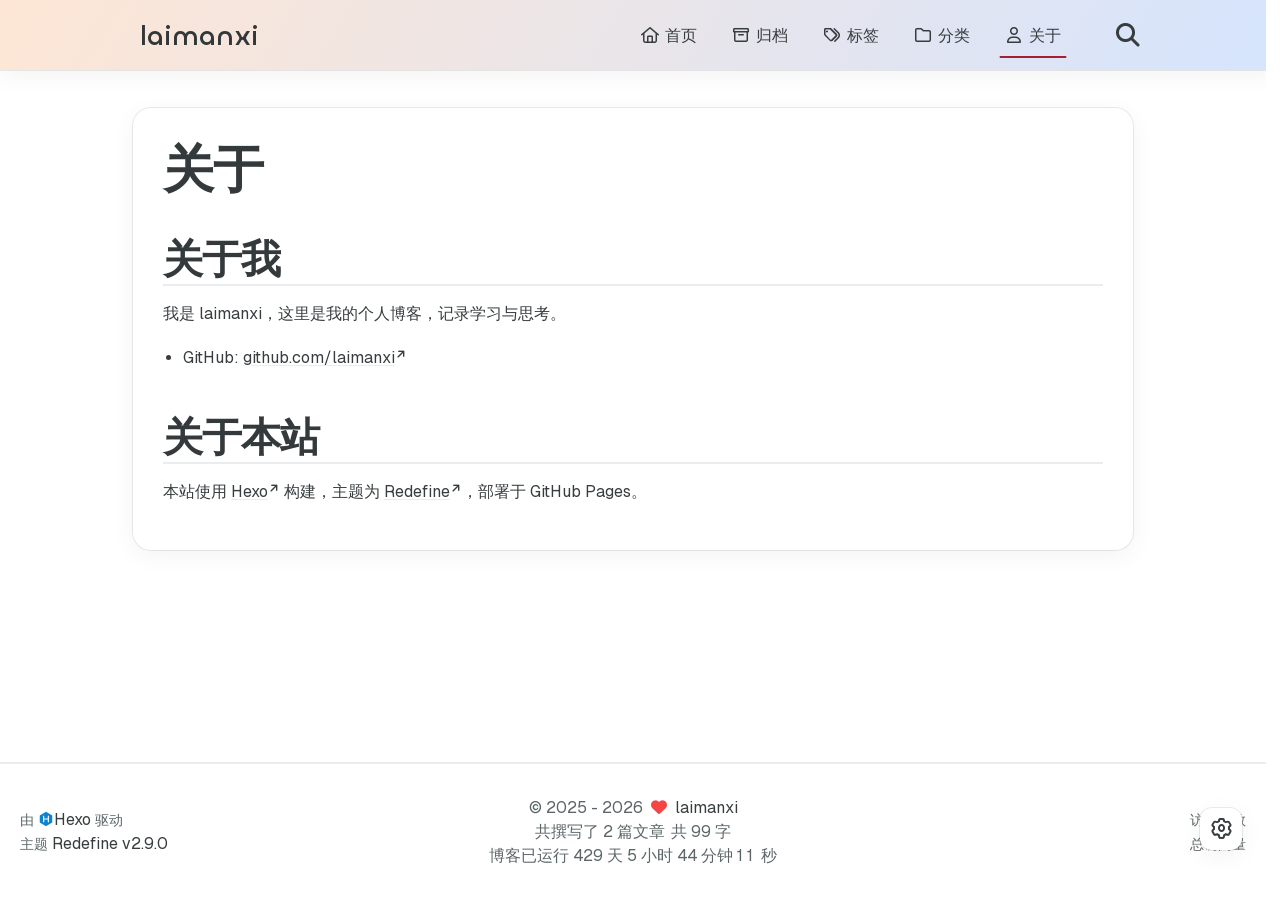
==== about/index.html @ cbce069f "Site updated: 2026-08-05 16:55:11" ====
<!DOCTYPE html>
<html lang="zh-CN">
<head>
    <meta charset="utf-8">
    <meta name="viewport" content="width=device-width, initial-scale=1">
    <meta name="keywords" content="博客,laimanxi,学习笔记">
    
    
    <meta name="author" content="laimanxi">
    
    <!-- Completely eliminate flash of wrong theme -->
    <script>
        (function() {
            const THEME_KEY = "REDEFINE-THEME-STATUS";
            const DARK = "dark", LIGHT = "light";
            
            // Get preferred theme
            function getTheme() {
                try {
                    const saved = localStorage.getItem(THEME_KEY);
                    if (saved) {
                        const { isDark } = JSON.parse(saved);
                        return isDark ? DARK : LIGHT;
                    }
                } catch (e) {}
                
                return matchMedia("(prefers-color-scheme: dark)").matches ? DARK : LIGHT;
            }
            
            // Apply theme to document
            function applyTheme(theme) {
                const isDark = theme === DARK;
                const root = document.documentElement;
                
                // Set classes for compatibility
                root.classList.add(theme);
                root.classList.remove(isDark ? LIGHT : DARK);
                root.style.colorScheme = theme;
            }
            
            // Initial application
            const theme = getTheme();
            applyTheme(theme);
            
            // Listen for system preference changes
            matchMedia("(prefers-color-scheme: dark)").addEventListener("change", ({ matches }) => {
                // Only update if using system preference (no localStorage entry)
                if (!localStorage.getItem(THEME_KEY)) {
                    applyTheme(matches ? DARK : LIGHT);
                }
            });
            
            // Set body classes ASAP (before DOMContentLoaded)
            (function() {
                const addBodyClass = () => {
                    const b = document.body;
                    if (!b) return false;
                    b.classList.add(theme + "-mode");
                    return true;
                };

                // Try immediately
                if (addBodyClass()) return;

                // Observe until body exists
                const mo = new MutationObserver(() => {
                    if (addBodyClass()) mo.disconnect();
                });
                mo.observe(document.documentElement, { childList: true, subtree: true });
            })();
        })();
    </script>
    
    <!-- preconnect -->
    <link rel="preconnect" href="https://fonts.googleapis.com">
    <link rel="preconnect" href="https://fonts.gstatic.com" crossorigin>

    
    <!--- Seo Part-->
    
    <link rel="canonical" href="https://laimanxi.github.io/about/"/>
    <meta name="robots" content="index,follow">
    <meta name="googlebot" content="index,follow">
    <meta name="revisit-after" content="1 days">
    
    
        
        <meta name="description" content="laimanxi 的个人博客，记录学习与思考">
<meta property="og:type" content="website">
<meta property="og:title" content="关于">
<meta property="og:url" content="https://laimanxi.github.io/about/index.html">
<meta property="og:site_name" content="laimanxi">
<meta property="og:description" content="laimanxi 的个人博客，记录学习与思考">
<meta property="og:locale" content="zh_CN">
<meta property="og:image" content="https://laimanxi.github.io/images/redefine-og.webp">
<meta property="article:published_time" content="2026-08-05T02:00:00.000Z">
<meta property="article:modified_time" content="2026-08-05T08:14:48.495Z">
<meta property="article:author" content="laimanxi">
<meta property="article:tag" content="博客,laimanxi,学习笔记">
<meta name="twitter:card" content="summary">
<meta name="twitter:image" content="https://laimanxi.github.io/images/redefine-og.webp">
    
    
    <!--- Icon Part-->
    <link rel="icon" type="image/png" href="/img/favicon.svg" sizes="192x192">
    <link rel="apple-touch-icon" sizes="180x180" href="/img/favicon.svg">
    <meta name="theme-color" content="#A31F34">
    <link rel="shortcut icon" href="/img/favicon.svg">
    <!--- Page Info-->
    
    <title>
        
            关于 | laimanxi
        
    </title>

    
<link rel="stylesheet" href="/fonts/Chillax/chillax.css">


    <!--- Inject Part-->
    

    
<link rel="stylesheet" href="/css/style.css">


    
        
<link rel="stylesheet" href="/css/build/tailwind.css">

    

    
<link rel="stylesheet" href="/fonts/GeistMono/geist-mono.css">

    
<link rel="stylesheet" href="/fonts/Geist/geist.css">

    <!--- Font Part-->
    
    
    
    
    
    

    <script id="hexo-configurations">
    window.config = {"hostname":"laimanxi.github.io","root":"/","language":"zh-CN","path":"search.xml"};
    window.theme = {"articles":{"style":{"font_size":"16px","line_height":1.5,"image_border_radius":"14px","image_alignment":"center","image_caption":false,"link_icon":true,"delete_mask":false,"title_alignment":"left","headings_top_spacing":{"h1":"3.2rem","h2":"2.4rem","h3":"1.9rem","h4":"1.6rem","h5":"1.4rem","h6":"1.3rem"}},"word_count":{"enable":true,"count":true,"min2read":true},"author_label":{"enable":true,"auto":false,"list":[]},"code_block":{"copy":true,"style":"mac","highlight_theme":{"light":"github","dark":"vs2015"},"font":{"enable":false,"family":null,"url":null}},"toc":{"enable":true,"max_depth":3,"number":false,"expand":true,"init_open":true},"copyright":{"enable":true,"default":"cc_by_nc_sa"},"lazyload":true,"pangu_js":false,"recommendation":{"enable":false,"title":"推荐阅读","limit":3,"mobile_limit":2,"placeholder":"/images/wallhaven-wqery6-light.webp","skip_dirs":[]}},"colors":{"primary":"#A31F34","secondary":null,"default_mode":"light"},"global":{"fonts":{"chinese":{"enable":false,"family":null,"url":null},"english":{"enable":false,"family":null,"url":null},"title":{"enable":false,"family":null,"url":null}},"content_max_width":"1000px","sidebar_width":"210px","hover":{"shadow":true,"scale":false},"scroll_progress":{"bar":false,"percentage":true},"website_counter":{"url":"https://cn.vercount.one/js","enable":true,"site_pv":true,"site_uv":true,"post_pv":true},"single_page":true,"preloader":{"enable":false,"custom_message":null},"side_tools":{"gear_rotation":true,"auto_expand":false},"open_graph":{"enable":true,"image":"/images/redefine-og.webp","description":"laimanxi 的个人博客，记录学习与思考"},"google_analytics":{"enable":false,"id":null}},"home_banner":{"enable":true,"style":"fixed","image":{"light":"/images/wallhaven-wqery6-light.webp","dark":"/images/wallhaven-wqery6-dark.webp"},"title":"laimanxi","subtitle":{"text":["此行，终抵繁星","记录学习与思考"],"hitokoto":{"enable":false,"show_author":false,"api":"https://v1.hitokoto.cn"},"typing_speed":100,"backing_speed":80,"starting_delay":500,"backing_delay":1500,"loop":true,"smart_backspace":true},"text_color":{"light":"#fff","dark":"#d1d1b6"},"text_style":{"title_size":"2.8rem","subtitle_size":"1.5rem","line_height":1.2},"custom_font":{"enable":false,"family":null,"url":null},"social_links":{"enable":true,"style":"default","links":[{"icon":"fa-brands fa-github","url":"https://github.com/laimanxi"},{"icon":"fa-brands fa-twitter","url":null},{"icon":"fa-solid fa-at","url":"you@example.com"},{"icon":"fa-brands fa-telegram","url":null},{"icon":"/images/custom-icon.svg","url":null}],"qrs":[{"icon":"fa-brands fa-weixin","qr":null},{"icon":"/images/custom-icon.svg","qr":null}]}},"plugins":{"feed":{"enable":false},"aplayer":{"enable":false,"type":"fixed","audios":[{"name":null,"artist":null,"url":null,"cover":null,"lrc":null}]},"mermaid":{"enable":false,"version":"11.4.1","theme":{"light":"default","dark":"dark"}}},"version":"2.9.0","navbar":{"auto_hide":false,"color":{"left":"#f78736","right":"#367df7","transparency":35},"width":{"home":"1200px","pages":"1000px"},"links":{"Home":{"path":"/","icon":"fa-regular fa-house"},"Archives":{"path":"/archives","icon":"fa-regular fa-archive"},"Tags":{"path":"/tags","icon":"fa-regular fa-tags"},"Categories":{"path":"/categories","icon":"fa-regular fa-folder"},"About":{"path":"/about","icon":"fa-regular fa-user"}},"search":{"enable":true,"preload":true}},"page_templates":{"friends_column":2,"tags_style":"blur","masonry":{"batch_size":12,"initial_batch_size":24}},"home":{"sidebar":{"enable":true,"position":"left","first_item":"menu","announcement":null,"show_on_mobile":true,"links":{"Archives":{"path":"/archives","icon":"fa-regular fa-archive"},"Tags":{"path":"/tags","icon":"fa-regular fa-tags"},"Categories":{"path":"/categories","icon":"fa-regular fa-folder"}}},"article_date_format":"auto","excerpt_length":200,"categories":{"enable":true,"limit":3},"tags":{"enable":true,"limit":3}},"footer":{"runtime":true,"icon":"<i class=\"fa-solid fa-heart fa-beat\" style=\"--fa-animation-duration: 0.5s; color: #f54545\"></i>","start":"2025/10/03 00:00:00","statistics":true,"customize":null,"icp":{"enable":false,"number":null,"url":null}},"footerStart":"2025/10/03 00:00:00","mermaid":{"style":{"light":"default","dark":"dark"}}};
    window.lang_ago = {"second":"%s 秒前","minute":"%s 分钟前","hour":"%s 小时前","day":"%s 天前","week":"%s 周前","month":"%s 个月前","year":"%s 年前"};
    window.i18n = {"search":"站内搜索您需要的内容...","toc":"目录","prev":"上一页","next":"下一页","prev_posts":"上一篇","next_posts":"下一篇","page":"第 %d 页","recent_posts":"最新文章","share":"分享","powered_by":"由 %s 驱动","theme":"主题","rss_feed":"RSS Feed","category":"分类","categories":"分类","tag":"标签","tags":"标签","post":"文章","posts":"文章","tagcloud":"标签云","comment":"评论","comments":"评论","top":"置顶","sticky":"置顶","go-back-home":"回到首页","masonry_loading":"照片加载中...","image_viewer":"图片查看器","close":"关闭","exif":{"title":"EXIF","cards":{"camera":"相机","lens":"镜头","exposure":"曝光","other":"其他"},"fields":{"make":"品牌","model":"机型","date_taken":"拍摄时间","lens_model":"镜头","focal_length":"焦距","focus_mode":"对焦模式","shutter":"快门","aperture":"光圈","iso":"感光度","exposure_program":"曝光程序","exposure_compensation":"曝光补偿","metering_mode":"测光模式","flash":"闪光灯","white_balance":"白平衡","latitude":"纬度","longitude":"经度","altitude":"海拔"},"status":{"loading":"加载中...","no_exif":"无 EXIF 信息","library_missing":"EXIF 库未加载","image_source_missing":"图片地址不可用","unavailable":"EXIF 不可用（可能被 CORS 阻止或缺少元数据）","flag_unavailable":"EXIF 不可用"}},"home":"首页","archive":"归档","archives":"归档","about":"关于","links":"链接","link":"链接","friends":"友情链接","friend":"友情链接","timeline":"时间轴","shuoshuo":"说说","bookmarks":"书签","site_uv":"访问人数","site_pv":"总访问量","read_more":"阅读全文","wordcount":"字","min2read":"分钟","changelog":"更新日志","status":"状态","runtime":"博客已运行","days":"天","hours":"小时","minutes":"分钟","seconds":"秒","optimized_by":"并由 Evan 进行优化","rights":"版权所有","site_posts":"共撰写了 %s 篇文章","site_wordcount":"共 %s 字","copyright":{"title":"标题","author":"作者","link":"链接","create_time":"创建于","update_time":"更新于","license_title":"版权声明","license_content":"本文章采用 %s 进行许可。","all_rights_reserved":"版权所有 &#169 %s，禁止转载。","public_domain":"本文为公有领域作品，可自由转载、引用。"},"ago":{"second":"%s 秒前","minute":"%s 分钟前","hour":"%s 小时前","day":"%s 天前","week":"%s 周前","month":"%s 个月前","year":"%s 年前"},"create_time":"创建","update_time":"更新","expired":"这篇文章最后更新于 %s 天前，内容可能已经过时。"};
    window.data = {"masonry":false};
  </script>
    
    <!--- Fontawesome Part-->
    
<link rel="stylesheet" href="/fontawesome/fontawesome.min.css">

    
<link rel="stylesheet" href="/fontawesome/brands.min.css">

    
<link rel="stylesheet" href="/fontawesome/solid.min.css">

    
<link rel="stylesheet" href="/fontawesome/regular.min.css">

    
    
    
    
<meta name="generator" content="Hexo 8.0.0"></head>


<body>
	<div class="progress-bar-container">
	

	
	<span class="pjax-progress-bar"></span>
	<!--        <span class="swup-progress-icon">-->
	<!--            <i class="fa-solid fa-circle-notch fa-spin"></i>-->
	<!--        </span>-->
	
</div>

<main class="page-container" id="swup">

	

	<div class="main-content-container flex flex-col justify-between min-h-dvh">
		<div class="main-content-header">
			<header class="navbar-container px-6 md:px-12">
    <div class="navbar-content transition-navbar ">
        <div class="left">
            
            <a class="logo-title" href="/">
                
                laimanxi
                
            </a>
        </div>

        <div class="right">
            <!-- PC -->
            <div class="desktop">
                <ul class="navbar-list">
                    
                        
                            

                            <li class="navbar-item">
                                <!-- Menu -->
                                <a class=""
                                   href="/"
                                        >
                                    <i class="fa-regular fa-house fa-fw"></i>
                                    首页
                                    
                                </a>

                                <!-- Submenu -->
                                
                            </li>
                    
                        
                            

                            <li class="navbar-item">
                                <!-- Menu -->
                                <a class=""
                                   href="/archives"
                                        >
                                    <i class="fa-regular fa-archive fa-fw"></i>
                                    归档
                                    
                                </a>

                                <!-- Submenu -->
                                
                            </li>
                    
                        
                            

                            <li class="navbar-item">
                                <!-- Menu -->
                                <a class=""
                                   href="/tags"
                                        >
                                    <i class="fa-regular fa-tags fa-fw"></i>
                                    标签
                                    
                                </a>

                                <!-- Submenu -->
                                
                            </li>
                    
                        
                            

                            <li class="navbar-item">
                                <!-- Menu -->
                                <a class=""
                                   href="/categories"
                                        >
                                    <i class="fa-regular fa-folder fa-fw"></i>
                                    分类
                                    
                                </a>

                                <!-- Submenu -->
                                
                            </li>
                    
                        
                            

                            <li class="navbar-item">
                                <!-- Menu -->
                                <a class="active"
                                   href="/about"
                                        >
                                    <i class="fa-regular fa-user fa-fw"></i>
                                    关于
                                    
                                </a>

                                <!-- Submenu -->
                                
                            </li>
                    
                    
                        <li class="navbar-item search search-popup-trigger">
                            <i class="fa-solid fa-magnifying-glass"></i>
                        </li>
                    
                </ul>
            </div>
            <!-- Mobile -->
            <div class="mobile">
                
                    <div class="icon-item search search-popup-trigger"><i class="fa-solid fa-magnifying-glass"></i>
                    </div>
                
                <div class="icon-item navbar-bar">
                    <div class="navbar-bar-middle"></div>
                </div>
            </div>
        </div>
    </div>

    <!-- Mobile sheet -->
    <div class="navbar-drawer h-dvh w-full absolute top-0 left-0 bg-background-color flex flex-col justify-between">
        <ul class="drawer-navbar-list flex flex-col px-4 justify-center items-start">
            
                
                    

                    <li class="drawer-navbar-item text-base my-1.5 flex flex-col w-full">
                        
                        <a class="py-1.5 px-2 flex flex-row items-center justify-between gap-1 hover:!text-primary active:!text-primary text-2xl font-semibold group border-b border-border-color hover:border-primary w-full "
                           href="/"
                        >
                            <span>
                                首页
                            </span>
                            
                                <i class="fa-regular fa-house fa-sm fa-fw"></i>
                            
                        </a>
                        

                        
                    </li>
            
                
                    

                    <li class="drawer-navbar-item text-base my-1.5 flex flex-col w-full">
                        
                        <a class="py-1.5 px-2 flex flex-row items-center justify-between gap-1 hover:!text-primary active:!text-primary text-2xl font-semibold group border-b border-border-color hover:border-primary w-full "
                           href="/archives"
                        >
                            <span>
                                归档
                            </span>
                            
                                <i class="fa-regular fa-archive fa-sm fa-fw"></i>
                            
                        </a>
                        

                        
                    </li>
            
                
                    

                    <li class="drawer-navbar-item text-base my-1.5 flex flex-col w-full">
                        
                        <a class="py-1.5 px-2 flex flex-row items-center justify-between gap-1 hover:!text-primary active:!text-primary text-2xl font-semibold group border-b border-border-color hover:border-primary w-full "
                           href="/tags"
                        >
                            <span>
                                标签
                            </span>
                            
                                <i class="fa-regular fa-tags fa-sm fa-fw"></i>
                            
                        </a>
                        

                        
                    </li>
            
                
                    

                    <li class="drawer-navbar-item text-base my-1.5 flex flex-col w-full">
                        
                        <a class="py-1.5 px-2 flex flex-row items-center justify-between gap-1 hover:!text-primary active:!text-primary text-2xl font-semibold group border-b border-border-color hover:border-primary w-full "
                           href="/categories"
                        >
                            <span>
                                分类
                            </span>
                            
                                <i class="fa-regular fa-folder fa-sm fa-fw"></i>
                            
                        </a>
                        

                        
                    </li>
            
                
                    

                    <li class="drawer-navbar-item text-base my-1.5 flex flex-col w-full">
                        
                        <a class="py-1.5 px-2 flex flex-row items-center justify-between gap-1 hover:!text-primary active:!text-primary text-2xl font-semibold group border-b border-border-color hover:border-primary w-full active"
                           href="/about"
                        >
                            <span>
                                关于
                            </span>
                            
                                <i class="fa-regular fa-user fa-sm fa-fw"></i>
                            
                        </a>
                        

                        
                    </li>
            

            
            
                
                    
                    
                    
            
        </ul>

        <div class="statistics flex justify-around my-2.5">
    <a class="item tag-count-item flex flex-col justify-center items-center w-20" href="/tags">
        <div class="number text-2xl sm:text-xl text-second-text-color font-semibold">0</div>
        <div class="label text-third-text-color text-sm">标签</div>
    </a>
    <a class="item tag-count-item flex flex-col justify-center items-center w-20" href="/categories">
        <div class="number text-2xl sm:text-xl text-second-text-color font-semibold">0</div>
        <div class="label text-third-text-color text-sm">分类</div>
    </a>
    <a class="item tag-count-item flex flex-col justify-center items-center w-20" href="/archives">
        <div class="number text-2xl sm:text-xl text-second-text-color font-semibold">2</div>
        <div class="label text-third-text-color text-sm">文章</div>
    </a>
</div>
    </div>

    <div class="window-mask"></div>

</header>


		</div>

		<div class="main-content-body transition-fade-up">
			

			<div class="main-content">
				<div class="page-template-container">
	

	

	<div class="page-template-content markdown-body">
		
		<h1>关于</h1>
		

		<h2 id="关于我"><a href="#关于我" class="headerlink" title="关于我"></a>关于我</h2><p>我是 laimanxi，这里是我的个人博客，记录学习与思考。</p>
<ul>
<li>GitHub: <a class="link"   target="_blank" rel="noopener" href="https://github.com/laimanxi" >github.com&#x2F;laimanxi<i class="fa-solid fa-arrow-up-right ml-[0.2em] font-light align-text-top text-[0.7em] link-icon"></i></a></li>
</ul>
<h2 id="关于本站"><a href="#关于本站" class="headerlink" title="关于本站"></a>关于本站</h2><p>本站使用 <a class="link"   target="_blank" rel="noopener" href="https://hexo.io/" >Hexo<i class="fa-solid fa-arrow-up-right ml-[0.2em] font-light align-text-top text-[0.7em] link-icon"></i></a> 构建，主题为 <a class="link"   target="_blank" rel="noopener" href="https://github.com/EvanNotFound/hexo-theme-redefine" >Redefine<i class="fa-solid fa-arrow-up-right ml-[0.2em] font-light align-text-top text-[0.7em] link-icon"></i></a>，部署于 GitHub Pages。</p>

	</div>

	<div class="page-template-comments">
		
	</div>
</div>

<div class="paginator">
	
</div>
  
			</div>

			
		</div>

		<div class="main-content-footer">
			<footer class="footer mt-5 py-5 h-auto text-base text-third-text-color relative border-t-2 border-t-border-color">
    <div class="info-container py-3 text-center">
        
        <div class="text-center">
            &copy;
            
              <span>2025</span>
              -
            
            2026&nbsp;&nbsp;<i class="fa-solid fa-heart fa-beat" style="--fa-animation-duration: 0.5s; color: #f54545"></i>&nbsp;&nbsp;<a href="/">laimanxi</a>
            
                
                <p class="post-count space-x-0.5">
                    <span>
                        共撰写了 2 篇文章
                    </span>
                    
                        <span>
                            共 99 字
                        </span>
                    
                </p>
            
        </div>
        
            <script data-swup-reload-script src="https://cn.vercount.one/js"></script>
            <div class="relative text-center lg:absolute lg:right-[20px] lg:top-1/2 lg:-translate-y-1/2 lg:text-right">
                
                    <span id="busuanzi_container_site_uv" class="lg:!block">
                        <span class="text-sm">访问人数</span>
                        <span id="busuanzi_value_site_uv"></span>
                    </span>
                
                
                    <span id="busuanzi_container_site_pv" class="lg:!block">
                        <span class="text-sm">总访问量</span>
                        <span id="busuanzi_value_site_pv"></span>
                    </span>
                
            </div>
        
        <div class="relative text-center lg:absolute lg:left-[20px] lg:top-1/2 lg:-translate-y-1/2 lg:text-left">
            <span class="lg:block text-sm">由 <?xml version="1.0" encoding="utf-8"?><!DOCTYPE svg PUBLIC "-//W3C//DTD SVG 1.1//EN" "http://www.w3.org/Graphics/SVG/1.1/DTD/svg11.dtd"><svg class="relative top-[2px] inline-block align-baseline" version="1.1" id="圖層_1" xmlns="http://www.w3.org/2000/svg" xmlns:xlink="http://www.w3.org/1999/xlink" x="0px" y="0px" width="1rem" height="1rem" viewBox="0 0 512 512" enable-background="new 0 0 512 512" xml:space="preserve"><path fill="#0E83CD" d="M256.4,25.8l-200,115.5L56,371.5l199.6,114.7l200-115.5l0.4-230.2L256.4,25.8z M349,354.6l-18.4,10.7l-18.6-11V275H200v79.6l-18.4,10.7l-18.6-11v-197l18.5-10.6l18.5,10.8V237h112v-79.6l18.5-10.6l18.5,10.8V354.6z"/></svg><a target="_blank" class="text-base" href="https://hexo.io">Hexo</a> 驱动</span>
            <span class="text-sm lg:block">主题&nbsp;<a class="text-base" target="_blank" href="https://github.com/EvanNotFound/hexo-theme-redefine">Redefine v2.9.0</a></span>
        </div>
        
        
            <div>
                博客已运行 <span class="odometer" id="runtime_days" ></span> 天 <span class="odometer" id="runtime_hours"></span> 小时 <span class="odometer" id="runtime_minutes"></span> 分钟 <span class="odometer" id="runtime_seconds"></span> 秒
            </div>
        
        
            <script data-swup-reload-script>
                try {
                    function odometer_init() {
                    const elements = document.querySelectorAll('.odometer');
                    elements.forEach(el => {
                        new Odometer({
                            el,
                            format: '( ddd).dd',
                            duration: 200
                        });
                    });
                    }
                    odometer_init();
                } catch (error) {}
            </script>
        
        
        
    </div>  
</footer>
		</div>
	</div>

	

	<div class="right-side-tools-container">
		<div class="side-tools-container">
	<ul class="hidden-tools-list">
		<li class="right-bottom-tools tool-font-adjust-plus flex justify-center items-center">
			<i class="fa-regular fa-magnifying-glass-plus"></i>
		</li>

		<li class="right-bottom-tools tool-font-adjust-minus flex justify-center items-center">
			<i class="fa-regular fa-magnifying-glass-minus"></i>
		</li>

		<li class="right-bottom-tools tool-dark-light-toggle flex justify-center items-center">
			<i class="fa-regular fa-moon"></i>
		</li>

		<!-- rss -->
		

		

		<li class="right-bottom-tools tool-scroll-to-bottom flex justify-center items-center">
			<i class="fa-regular fa-arrow-down"></i>
		</li>
	</ul>

	<ul class="visible-tools-list">
		<li class="right-bottom-tools toggle-tools-list flex justify-center items-center">
			<i class="fa-regular fa-cog fa-spin"></i>
		</li>
		
		<li class="right-bottom-tools tool-scroll-to-top flex justify-center items-center">
			<i class="arrow-up fas fa-arrow-up"></i>
			<span class="percent"></span>
		</li>
		
		
	</ul>
</div>
	</div>

	<div class="image-viewer-container" role="dialog" aria-modal="true" aria-label="图片查看器">
	<button class="image-viewer-close" type="button" aria-label="关闭">
		<i class="fa-solid fa-xmark"></i>
	</button>
	<button class="image-viewer-prev" type="button" aria-label="上一页">
		<i class="fa-solid fa-chevron-left"></i>
	</button>
	<div class="image-viewer-frame">
		<img src="" alt="">
	</div>
	<div class="image-viewer-exif-panel hidden absolute left-1/2 bottom-20 -translate-x-1/2 w-[min(92vw,420px)] max-h-[60vh] overflow-hidden rounded-2xl bg-background-color-transparent-80 p-4 text-left shadow-redefine-flat backdrop-blur-md" role="dialog" aria-label="EXIF" aria-hidden="true">
		<div class="flex items-center justify-between mb-3">
			<span class="text-sm font-semibold text-first-text-color">EXIF</span>
			<button class="image-viewer-exif-close flex h-8 w-8 items-center justify-center rounded-full bg-background-color-transparent-80 text-first-text-color transition hover:bg-background-color-transparent-40" type="button" aria-label="关闭">
				<i class="fa-solid fa-xmark text-[0.65rem]"></i>
			</button>
		</div>
		<div class="image-viewer-exif-cards grid grid-cols-1 sm:grid-cols-2 gap-3 max-h-[50vh] overflow-y-auto pr-1 scrollbar-hide"></div>
		<template class="image-viewer-exif-card-template">
			<div class="rounded-lg bg-background-color-transparent-40 px-3 py-2">
				<div class="image-viewer-exif-card-header flex items-center gap-2 mb-1">
					<i class="image-viewer-exif-card-icon fa-solid fa-circle-info text-xs text-third-text-color"></i>
					<div class="image-viewer-exif-card-title text-xs font-semibold text-first-text-color"></div>
				</div>
				<div class="image-viewer-exif-card-items flex flex-col gap-1"></div>
			</div>
		</template>
	</div>
	<button class="image-viewer-exif-toggle flex items-center gap-2 hidden absolute left-1/2 bottom-6 -translate-x-1/2 rounded-full border border-border-color bg-background-color-transparent-80 px-4 py-2 text-first-text-color backdrop-blur-md transition hover:bg-background-color-transparent-40" type="button" aria-label="EXIF" aria-expanded="false">
		<i class="fa-solid fa-circle-info text-xs"></i>
		<span class="text-xs font-semibold uppercase tracking-wider">EXIF</span>
	</button>
	<button class="image-viewer-next" type="button" aria-label="下一页">
		<i class="fa-solid fa-chevron-right"></i>
	</button>
</div>


	
	<div class="search-pop-overlay">
	<div class="popup search-popup">
		<div class="search-header">
			<span class="search-input-field-pre">
				<i class="fa-solid fa-keyboard"></i>
			</span>
			<div class="search-input-container">
				<input autocomplete="off" autocorrect="off" autocapitalize="off" placeholder="站内搜索您需要的内容..." spellcheck="false" type="search" class="search-input">
			</div>
			<span class="popup-btn-close">
				<i class="fa-solid fa-times"></i>
			</span>
		</div>
		<div id="search-result">
			<div id="no-result">
				<i class="fa-solid fa-spinner fa-spin-pulse fa-5x fa-fw"></i>
			</div>
		</div>
	</div>
</div>
	

</main>



<script src="/js/build/libs/Swup.min.js"></script>

<script src="/js/build/libs/SwupSlideTheme.min.js"></script>

<script src="/js/build/libs/SwupScriptsPlugin.min.js"></script>

<script src="/js/build/libs/SwupProgressPlugin.min.js"></script>

<script src="/js/build/libs/SwupScrollPlugin.min.js"></script>

<script src="/js/build/libs/SwupPreloadPlugin.min.js"></script>

<script>
    window.swup = new Swup({
        plugins: [
            new SwupScriptsPlugin({
                optin: true,
            }),
            new SwupProgressPlugin(),
            new SwupScrollPlugin({
                offset: 80,
            }),
            new SwupSlideTheme({
                mainElement: ".main-content-body",
            }),
            new SwupPreloadPlugin(),
        ],
        containers: ["#swup"],
    });

    window.dispatchEvent(
        new CustomEvent("redefine:swup:ready", {
            detail: {
                swup: window.swup,
            },
        }),
    );
</script>



	
<script src="/js/build/main.js" type="module"></script>



    
<script src="/js/build/libs/odometer.min.js"></script>

    
<link rel="stylesheet" href="/assets/odometer-theme-minimal.css">







  
<script src="/js/build/libs/Typed.min.js"></script>










<script src="/js/build/libs/moment-with-locales.min.js" data-swup-reload-script=""></script>



	
</body>

</html>
---- fonts/Chillax/chillax.css ----
/**
 * @license
 *
 * Font Family: Chillax
 * Designed by: Manushi Parikh
 * URL: https://www.fontshare.com/fonts/chillax
 * © 2023 Indian Type Foundry
 *
 * Font Style:
 * Chillax Variable(Variable font)
 *
*/


/**
* This is a variable font
* You can controll variable axes as shown below:
* font-variation-settings: 'wght' 700.0;
*
* available axes:

* 'wght' (range from 200.0 to 700.0)

*/

@font-face {
    font-family: 'Chillax-Variable';
    src:local('Chillax-Variable'),
        local('ChillaxVariable'),
        local('Chillax Variable'),
        local('Chillax'),
        url('Chillax-Variable.woff2') format('woff2'),
        url('Chillax-Variable.woff') format('woff'),
        url('Chillax-Variable.ttf') format('truetype');
    font-weight: 200 700;
    font-display: swap;
    font-style: normal;
}
---- css/style.css ----
.title-hover-animation {
  display: inline-block;
  position: relative;
  border-bottom: none;
  line-height: 1.3;
  vertical-align: top;
  color: var(--second-text-color);
}
.title-hover-animation::before {
  content: '';
  position: absolute;
  width: 100%;
  height: 2px;
  bottom: -4px;
  left: 0;
  background-color: var(--second-text-color);
  visibility: hidden;
  transform: scaleX(0);
  transition-property: color, background, box-shadow, border-color, visibility, transform;
  transition-delay: 0s, 0s, 0s, 0s, 0s, 0s;
  transition-duration: 0.2s, 0.2s, 0.2s, 0.2s, 0.2s, 0.2s;
  transition-timing-function: ease, ease, ease, ease, ease-in-out, ease-in-out;
}
@-moz-keyframes fade-in-down {
  0% {
    opacity: 0;
    transform: translateY(-50px);
  }
  100% {
    opacity: 1;
    transform: translateY(0);
  }
}
@-webkit-keyframes fade-in-down {
  0% {
    opacity: 0;
    transform: translateY(-50px);
  }
  100% {
    opacity: 1;
    transform: translateY(0);
  }
}
@-o-keyframes fade-in-down {
  0% {
    opacity: 0;
    transform: translateY(-50px);
  }
  100% {
    opacity: 1;
    transform: translateY(0);
  }
}
@keyframes fade-in-down {
  0% {
    opacity: 0;
    transform: translateY(-50px);
  }
  100% {
    opacity: 1;
    transform: translateY(0);
  }
}
@-moz-keyframes icon-animate {
  0%, 100% {
    transform: scale(1);
  }
  10%, 30% {
    transform: scale(0.88);
  }
  20%, 40%, 60%, 80% {
    transform: scale(1.08);
  }
  50%, 70% {
    transform: scale(1.08);
  }
}
@-webkit-keyframes icon-animate {
  0%, 100% {
    transform: scale(1);
  }
  10%, 30% {
    transform: scale(0.88);
  }
  20%, 40%, 60%, 80% {
    transform: scale(1.08);
  }
  50%, 70% {
    transform: scale(1.08);
  }
}
@-o-keyframes icon-animate {
  0%, 100% {
    transform: scale(1);
  }
  10%, 30% {
    transform: scale(0.88);
  }
  20%, 40%, 60%, 80% {
    transform: scale(1.08);
  }
  50%, 70% {
    transform: scale(1.08);
  }
}
@keyframes icon-animate {
  0%, 100% {
    transform: scale(1);
  }
  10%, 30% {
    transform: scale(0.88);
  }
  20%, 40%, 60%, 80% {
    transform: scale(1.08);
  }
  50%, 70% {
    transform: scale(1.08);
  }
}
:root {
  --background-color: #fff;
  --background-color-transparent: rgba(255,255,255,0.6);
  --background-color-transparent-15: rgba(255,255,255,0.15);
  --background-color-transparent-40: rgba(255,255,255,0.4);
  --background-color-transparent-80: rgba(255,255,255,0.8);
  --second-background-color: #fafafa;
  --third-background-color: #f7f7f7;
  --third-background-color-transparent: rgba(241,241,241,0.6);
  --primary-color: #a31f34;
  --first-text-color: #323739;
  --second-text-color: #343a3c;
  --third-text-color: #5c6669;
  --fourth-text-color: #eaeced;
  --default-text-color: #373d3f;
  --invert-text-color: #bebec6;
  --border-color: rgba(0,0,0,0.08);
  --selection-color: #be243c;
  --shadow-color-1: rgba(0,0,0,0.08);
  --shadow-color-2: rgba(0,0,0,0.05);
  --shadow-hover-color: rgba(0,0,0,0.28);
  --scrollbar-color: #c1c1c1;
  --scrollbar-color-hover: #a1a1a1;
  --scroll-bar-bg-color: #fafafa;
  --link-color: #323739;
  --copyright-info-color: #c03;
  --avatar-background-color: #06c;
  --pjax-progress-bar-color: linear-gradient(45deg, #f10006, #ef5b00, #e59c01, #19ca05, #00cab5, #0264c8, #c303c3);
  --archive-timeline-last-child-color: linear-gradient(to bottom, #e8e8e8 60%, rgba(0,0,0,0) 100%) 1 100%;
  --note-blue-title-bg: #d6f7fb;
  --note-red-title-bg: #fde9e9;
  --note-cyan-title-bg: #e9fdf9;
  --note-green-title-bg: #e9fde9;
  --note-yellow-title-bg: #fdf9e9;
  --note-gray-title-bg: #f9f9f9;
  --note-type-title-bg: #fdf3e9;
  --note-black-title-bg: #e9e9e9;
  --note-purple-title-bg: #f9e9fd;
  --home-banner-text-color: #fff;
  --home-banner-icons-container-border-color: rgba(255,255,255,0.35);
  --home-banner-icons-container-background-color: rgba(255,255,255,0.3);
  --redefine-box-shadow: var(--shadow-color-2) 0px 6px 24px 0px, var(--shadow-color-1) 0px 0px 0px 1px;
  --redefine-box-shadow-hover: var(--shadow-color-2) 0px 6px 24px 0px, var(--shadow-color-1) 0px 0px 0px 1px, var(--shadow-color-1) 0px 0px 0px 1px inset;
  --redefine-box-shadow-flat: var(--shadow-color-2) 0px 1px 4px 0px, var(--shadow-color-1) 0px 0px 0px 1px;
  --redefine-box-shadow-flat-hover: var(--shadow-color-2) 0px 1px 4px 0px, var(--shadow-color-1) 0px 0px 0px 1px, var(--shadow-color-1) 0px 0px 0px 1px inset;
  --mermaid-theme: $mermaid-theme;
}
.light {
  --background-color: #fff;
  --background-color-transparent: rgba(255,255,255,0.6);
  --background-color-transparent-15: rgba(255,255,255,0.15);
  --background-color-transparent-40: rgba(255,255,255,0.4);
  --background-color-transparent-80: rgba(255,255,255,0.8);
  --second-background-color: #fafafa;
  --third-background-color: #f7f7f7;
  --third-background-color-transparent: rgba(241,241,241,0.6);
  --primary-color: #a31f34;
  --first-text-color: #323739;
  --second-text-color: #343a3c;
  --third-text-color: #5c6669;
  --fourth-text-color: #eaeced;
  --default-text-color: #373d3f;
  --invert-text-color: #bebec6;
  --border-color: rgba(0,0,0,0.08);
  --selection-color: #be243c;
  --shadow-color-1: rgba(0,0,0,0.08);
  --shadow-color-2: rgba(0,0,0,0.05);
  --shadow-hover-color: rgba(0,0,0,0.28);
  --scrollbar-color: #c1c1c1;
  --scrollbar-color-hover: #a1a1a1;
  --scroll-bar-bg-color: #fafafa;
  --link-color: #323739;
  --copyright-info-color: #c03;
  --avatar-background-color: #06c;
  --pjax-progress-bar-color: linear-gradient(45deg, #f10006, #ef5b00, #e59c01, #19ca05, #00cab5, #0264c8, #c303c3);
  --archive-timeline-last-child-color: linear-gradient(to bottom, #e8e8e8 60%, rgba(0,0,0,0) 100%) 1 100%;
  --note-blue-title-bg: #d6f7fb;
  --note-red-title-bg: #fde9e9;
  --note-cyan-title-bg: #e9fdf9;
  --note-green-title-bg: #e9fde9;
  --note-yellow-title-bg: #fdf9e9;
  --note-gray-title-bg: #f9f9f9;
  --note-type-title-bg: #fdf3e9;
  --note-black-title-bg: #e9e9e9;
  --note-purple-title-bg: #f9e9fd;
  --home-banner-text-color: #fff;
  --home-banner-icons-container-border-color: rgba(255,255,255,0.35);
  --home-banner-icons-container-background-color: rgba(255,255,255,0.3);
  --redefine-box-shadow: var(--shadow-color-2) 0px 6px 24px 0px, var(--shadow-color-1) 0px 0px 0px 1px;
  --redefine-box-shadow-hover: var(--shadow-color-2) 0px 6px 24px 0px, var(--shadow-color-1) 0px 0px 0px 1px, var(--shadow-color-1) 0px 0px 0px 1px inset;
  --redefine-box-shadow-flat: var(--shadow-color-2) 0px 1px 4px 0px, var(--shadow-color-1) 0px 0px 0px 1px;
  --redefine-box-shadow-flat-hover: var(--shadow-color-2) 0px 1px 4px 0px, var(--shadow-color-1) 0px 0px 0px 1px, var(--shadow-color-1) 0px 0px 0px 1px inset;
  --mermaid-theme: $mermaid-theme;
}
.dark {
  --background-color: #202124;
  --background-color-transparent: rgba(32,33,36,0.4);
  --background-color-transparent-15: rgba(32,33,36,0.15);
  --background-color-transparent-40: rgba(32,33,36,0.4);
  --background-color-transparent-80: rgba(32,33,36,0.8);
  --second-background-color: #242529;
  --third-background-color: #292b2f;
  --third-background-color-transparent: rgba(32,33,36,0.6);
  --primary-color: #a31f34;
  --first-text-color: #d2d2d7;
  --second-text-color: #cbcbd1;
  --third-text-color: #9595a2;
  --fourth-text-color: #36363e;
  --default-text-color: #bebec6;
  --invert-text-color: #373d3f;
  --border-color: rgba(255,255,255,0.08);
  --selection-color: #be243c;
  --shadow-color-1: rgba(255,255,255,0.08);
  --shadow-color-2: rgba(255,255,255,0.05);
  --shadow-hover-color: rgba(69,69,69,0.28);
  --scrollbar-color: #898989;
  --scrollbar-color-hover: #a1a1a1;
  --scroll-bar-bg-color: #2a2c30;
  --link-color: #c5c5cc;
  --copyright-info-color: #a30029;
  --avatar-background-color: #005cb8;
  --pjax-progress-bar-color: linear-gradient(45deg, #ea404a, #ea722f, #e9a71f, #67e559, #18ecec, #1b85f1, #ee1dee);
  --archive-timeline-last-child-color: linear-gradient(to bottom, #323232 60%, rgba(255,255,255,0) 100%) 1 100%;
  --note-blue-title-bg: #1e3e46;
  --note-red-title-bg: #4e1e1e;
  --note-cyan-title-bg: #1e4e4e;
  --note-green-title-bg: #1e4e1e;
  --note-yellow-title-bg: #4e4e1e;
  --note-gray-title-bg: #4e4e4e;
  --note-type-title-bg: #4e3a1e;
  --note-black-title-bg: #1e1e1e;
  --note-purple-title-bg: #4e1e4e;
  --home-banner-text-color: #d1d1b6;
  --home-banner-icons-container-border-color: rgba(197,197,197,0.35);
  --home-banner-icons-container-background-color: rgba(197,197,197,0.3);
  --redefine-box-shadow: var(--shadow-color-2) 0px 6px 24px 0px, var(--shadow-color-1) 0px 0px 0px 1px;
  --redefine-box-shadow-hover: var(--shadow-color-2) 0px 6px 24px 0px, var(--shadow-color-1) 0px 0px 0px 1px, var(--shadow-color-1) 0px 0px 0px 1px inset;
  --redefine-box-shadow-flat: var(--shadow-color-2) 0px 1px 4px 0px, var(--shadow-color-1) 0px 0px 0px 1px;
  --redefine-box-shadow-flat-hover: var(--shadow-color-2) 0px 1px 4px 0px, var(--shadow-color-1) 0px 0px 0px 1px, var(--shadow-color-1) 0px 0px 0px 1px inset;
  --mermaid-theme: $dark-mermaid-theme;
}
.redefine-box-shadow {
  box-shadow: var(--redefine-box-shadow);
}
.redefine-box-shadow-flat {
  box-shadow: var(--redefine-box-shadow-flat);
}
@media (min-width: 640px) {
  .redefine-box-shadow:hover {
    box-shadow: var(--redefine-box-shadow-hover);
  }
  .redefine-box-shadow-flat:hover {
    box-shadow: var(--redefine-box-shadow);
  }
}
.ellipsis {
  overflow: hidden;
  text-overflow: ellipsis;
  white-space: nowrap;
  width: 100%;
}
* {
  transition-property: color, background, box-shadow, border-color;
  transition-delay: 0s, 0s, 0s, 0s;
  transition-duration: 0.2s, 0.2s, 0.2s, 0.2s;
  transition-timing-function: ease, ease, ease, ease;
}
html,
body {
  position: relative;
  width: 100%;
  height: 100%;
  margin: 0;
  padding: 0;
  color: var(--default-text-color);
  background: var(--background-color);
  font-family: Geist Variable, Noto Sans SC, -apple-system, system-ui, Segoe UI, Roboto, Ubuntu, Cantarell, Noto Sans, sans-serif, BlinkMacSystemFont, Helvetica Neue, PingFang SC, Hiragino Sans GB, Microsoft YaHei, Arial;
  font-weight: 400;
  font-size: 16px;
  line-height: 1.5;
  scrollbar-gutter: stable;
  --navbar-height: 70px;
}
html::-webkit-scrollbar,
body::-webkit-scrollbar {
  width: 14px;
  height: 8px;
  transition: all 0.2s ease;
  display: block;
}
html::-webkit-scrollbar-thumb,
body::-webkit-scrollbar-thumb {
  background: var(--scrollbar-color);
  border-radius: 18px;
  background-clip: content-box;
  border: 3px solid transparent;
}
html::-webkit-scrollbar-track,
body::-webkit-scrollbar-track {
  background-color: var(--scroll-bar-bg-color);
  border: 1px solid var(--shadow-color-1);
}
html::-webkit-scrollbar-thumb:hover,
body::-webkit-scrollbar-thumb:hover {
  background: var(--scrollbar-color-hover);
  border-radius: 18px;
  background-clip: content-box;
  border: 3px solid transparent;
}
@media (max-width: 768px) {
  html,
  body {
    font-size: 15.36px;
    line-height: 1.44;
  }
}
@media (max-width: 640px) {
  html,
  body {
    font-size: 14.4px;
    line-height: 1.35;
  }
}
html .navbar-shrink,
body .navbar-shrink {
  --navbar-height: 50.4px;
}
::selection {
  background: var(--selection-color);
  color: #fff;
}
img[lazyload] {
  padding: 10px;
  margin: 20px auto !important;
  cursor: not-allowed;
  pointer-events: none;
}
.btn {
  display: inline-block;
  position: relative;
  text-align: center;
  cursor: pointer;
  white-space: nowrap;
  padding: 8px 16px;
  background-color: var(--second-background-color) !important;
  border-radius: 14px !important;
  padding: 12px 16px !important;
  text-decoration: none !important;
  padding: 0;
  border-radius: 18px;
  box-sizing: border-box;
  background: var(--background-color);
  margin-bottom: 1rem;
  box-shadow: var(--redefine-box-shadow);
  box-shadow: var(--redefine-box-shadow-flat) !important;
  user-select: none;
  -moz-user-select: none;
  -webkit-user-select: none;
  -ms-user-select: none;
  box-shadow: var(--redefine-box-shadow);
  transition-property: color, background, box-shadow, border-color, transform;
  transition-delay: 0s, 0s, 0s, 0s, 0s;
  transition-duration: 0.2s, 0.2s, 0.2s, 0.2s, 0.2s;
  transition-timing-function: ease, ease, ease, ease, linear;
}
@media (max-width: 768px) {
  .btn {
    margin-bottom: 0.8rem;
  }
}
@media (max-width: 640px) {
  .btn {
    margin-bottom: 0.6rem;
  }
}
.btn:hover {
  box-shadow: var(--redefine-box-shadow-hover);
}
@media (max-width: 768px) {
  .btn {
    padding: -4;
    border-radius: 18px;
  }
}
@media (max-width: 640px) {
  .btn {
    padding: -8;
    border-radius: 18px;
  }
}
.btn:hover {
  box-shadow: var(--redefine-box-shadow-hover);
}
.btn:hover,
.btn:focus {
  color: var(--primary-color);
  background-color: var(--background-color) !important;
  box-shadow: var(--redefine-box-shadow) !important;
}
.btn:active {
  box-shadow: var(--redefine-box-shadow-flat) !important;
  transform: scale(0.95);
  transition: transform 0.1s ease;
  background-color: var(--third-background-color) !important;
}
.clear {
  clear: both;
}
.markdown-body {
  font-family: 'Geist Variable', -apple-system, BlinkMacSystemFont, 'PingFang SC', 'Microsoft YaHei', 'Heiti SC', 'WenQuanYi Micro Hei', sans-serif, sans-serif;
  font-size: 16px;
}
.markdown-body blockquote:not(.not-markdown) {
  box-sizing: border-box;
  margin: 20px 0;
  color: var(--default-text-color);
  background: var(--third-background-color);
  padding: 0 1rem 0 0.5rem;
  border-radius: 0 14px 14px 0;
  position: relative;
  border-left: 5px solid var(--default-text-color);
}
.markdown-body blockquote:not(.not-markdown) p,
.markdown-body blockquote:not(.not-markdown) ul,
.markdown-body blockquote:not(.not-markdown) ol {
  padding: 5px 5px 5px 10px;
}
.markdown-body p:not(.not-markdown) {
  line-height: 1.5;
  color: var(--default-text-color);
  font-weight: 400;
  margin-bottom: 1rem;
  margin-top: 0;
}
.markdown-body a:not(.not-markdown) {
  position: relative;
  outline: 0;
  text-decoration: underline;
  overflow-wrap: break-word;
  cursor: pointer;
  box-sizing: border-box;
  padding-bottom: 2px;
  text-underline-offset: 2px;
  text-decoration-color: var(--fourth-text-color);
  transition: text-decoration-color 0.2s ease;
}
.markdown-body a:not(.not-markdown).link {
  padding-right: 0.1em;
}
.markdown-body a:not(.not-markdown) .fas,
.markdown-body a:not(.not-markdown) .far,
.markdown-body a:not(.not-markdown) fab {
  margin: 0 2px 0 6px;
  position: relative;
  color: var(--third-text-color);
  font-size: 0.88rem;
}
.markdown-body a:not(.not-markdown) .link-icon {
  transition: transform 0.2s ease;
}
.markdown-body a:not(.not-markdown):hover,
.markdown-body a:not(.not-markdown):focus {
  text-decoration: underline !important;
  text-decoration-color: var(--primary-color) !important;
}
.markdown-body a:not(.not-markdown):hover .link-icon,
.markdown-body a:not(.not-markdown):focus .link-icon {
  transform: translate(0.1em, -0.1em);
}
.markdown-body a:not(.not-markdown):hover::after,
.markdown-body a:not(.not-markdown):focus::after {
  background: var(--primary-color);
  text-decoration: underline;
}
.markdown-body strong:not(.not-markdown) {
  color: var(--default-text-color);
}
.markdown-body hr:not(.not-markdown) {
  margin: 2rem 0;
  border: 0;
  border-top: 2px solid var(--shadow-color-1);
}
.markdown-body em:not(.not-markdown) {
  color: var(--default-text-color);
}
.markdown-body ul:not(.not-markdown) > li,
.markdown-body ol:not(.not-markdown) > li {
  margin-left: 20px;
  line-height: 2rem;
}
.markdown-body ul:not(.not-markdown) {
  margin-bottom: 1.2rem;
}
.markdown-body ul:not(.not-markdown) li {
  list-style: disc;
}
.markdown-body ul:not(.not-markdown) li ul li {
  list-style: circle;
}
.markdown-body ul:not(.not-markdown) li ul li ul li {
  list-style: square;
}
.markdown-body ol:not(.not-markdown) {
  margin-bottom: 1.2rem;
}
.markdown-body ol:not(.not-markdown) li {
  list-style: decimal;
}
.markdown-body ol:not(.not-markdown) li ul li {
  list-style: disc;
}
.markdown-body ol:not(.not-markdown) li ul ul li {
  list-style: circle;
}
.markdown-body ol:not(.not-markdown) li ol li {
  list-style: upper-alpha;
}
.markdown-body ol:not(.not-markdown) li ol li ol li {
  list-style: upper-roman;
}
.markdown-body li:not(.not-markdown) {
  color: var(--default-text-color);
}
.markdown-body h1:not(.not-markdown),
.markdown-body h2:not(.not-markdown),
.markdown-body h3:not(.not-markdown),
.markdown-body h4:not(.not-markdown),
.markdown-body h5:not(.not-markdown),
.markdown-body h6:not(.not-markdown),
.markdown-body .h1:not(.not-markdown),
.markdown-body .h2:not(.not-markdown),
.markdown-body .h3:not(.not-markdown),
.markdown-body .h4:not(.not-markdown),
.markdown-body .h5:not(.not-markdown),
.markdown-body .h6:not(.not-markdown) {
  font-family: 'Geist Variable', -apple-system, BlinkMacSystemFont, 'PingFang SC', 'Microsoft YaHei', 'Heiti SC', 'WenQuanYi Micro Hei', sans-serif, sans-serif;
  color: var(--second-text-color);
  line-height: 1.5;
}
@media (max-width: 768px) {
  .markdown-body h1:not(.not-markdown),
  .markdown-body h2:not(.not-markdown),
  .markdown-body h3:not(.not-markdown),
  .markdown-body h4:not(.not-markdown),
  .markdown-body h5:not(.not-markdown),
  .markdown-body h6:not(.not-markdown),
  .markdown-body .h1:not(.not-markdown),
  .markdown-body .h2:not(.not-markdown),
  .markdown-body .h3:not(.not-markdown),
  .markdown-body .h4:not(.not-markdown),
  .markdown-body .h5:not(.not-markdown),
  .markdown-body .h6:not(.not-markdown) {
    line-height: 1.44;
  }
}
.markdown-body h1:not(.not-markdown),
.markdown-body .h1:not(.not-markdown) {
  font-size: 3.2rem;
  font-weight: 650;
  border-bottom: solid 2px var(--fourth-text-color);
  margin-top: 3.2rem;
  margin-bottom: 1rem;
  letter-spacing: -0.025em;
  line-height: 1.2;
}
@media (max-width: 768px) {
  .markdown-body h1:not(.not-markdown),
  .markdown-body .h1:not(.not-markdown) {
    font-size: 1.7rem;
    line-height: 1.2;
  }
}
.markdown-body h2:not(.not-markdown),
.markdown-body .h2:not(.not-markdown) {
  font-size: 2.5rem;
  font-weight: 650;
  padding: 3px 0;
  border-bottom: solid 2px var(--fourth-text-color);
  margin-top: 2.4rem;
  margin-bottom: 1rem;
  letter-spacing: -0.025em;
  line-height: 1.1;
}
@media (max-width: 768px) {
  .markdown-body h2:not(.not-markdown),
  .markdown-body .h2:not(.not-markdown) {
    font-size: 1.6rem;
    line-height: 1.1;
  }
}
.markdown-body h3:not(.not-markdown),
.markdown-body .h3:not(.not-markdown) {
  font-size: 1.8rem;
  font-weight: 600;
  margin-top: 1.9rem;
  margin-bottom: 0.75rem;
  letter-spacing: -0.025em;
  line-height: 1.3;
}
@media (max-width: 768px) {
  .markdown-body h3:not(.not-markdown),
  .markdown-body .h3:not(.not-markdown) {
    font-size: 1.5rem;
    line-height: 1.2;
  }
}
.markdown-body h4:not(.not-markdown),
.markdown-body .h4:not(.not-markdown) {
  font-size: 1.5rem;
  font-weight: 600;
  margin-top: 1.6rem;
  margin-bottom: 0.75rem;
  line-height: 1.4;
}
@media (max-width: 768px) {
  .markdown-body h4:not(.not-markdown),
  .markdown-body .h4:not(.not-markdown) {
    font-size: 1.4rem;
    line-height: 1.3;
  }
}
.markdown-body h5:not(.not-markdown),
.markdown-body .h5:not(.not-markdown) {
  font-size: 1.28rem;
  font-weight: 600;
  margin-top: 1.4rem;
  margin-bottom: 0.5rem;
  line-height: 1.3;
}
@media (max-width: 768px) {
  .markdown-body h5:not(.not-markdown),
  .markdown-body .h5:not(.not-markdown) {
    font-size: 1.18rem;
    line-height: 1.2;
  }
}
.markdown-body h6:not(.not-markdown),
.markdown-body .h6:not(.not-markdown) {
  font-size: 1.2rem;
  font-weight: 600;
  margin-top: 1.3rem;
  margin-bottom: 0.5rem;
  line-height: 1.2;
}
@media (max-width: 768px) {
  .markdown-body h6:not(.not-markdown),
  .markdown-body .h6:not(.not-markdown) {
    font-size: 1.1rem;
    line-height: 1.1;
  }
}
.markdown-body img:not(.not-markdown) {
  box-sizing: border-box;
  border-radius: 14px;
  max-width: 100%;
  cursor: zoom-in;
  display: block;
  transition-property: color, background, box-shadow, border-color, padding, margin;
  transition-delay: 0s, 0s, 0s, 0s, 0s, 0s;
  transition-duration: 0.2s, 0.2s, 0.2s, 0.2s, 0.2s, 0.2s;
  transition-timing-function: ease, ease, ease, ease, linear, linear;
  margin: 1rem auto 1rem;
}
.markdown-body del.mask:not(.not-markdown) {
  text-decoration: none !important;
  transition: 0.2s cubic-bezier(0.25, 0.46, 0.45, 0.94) color, 0.2s cubic-bezier(0.25, 0.46, 0.45, 0.94) background;
}
.markdown-body del.mask:not(.not-markdown) * {
  transition: 0.35s cubic-bezier(0.25, 0.46, 0.45, 0.94) opacity;
}
.markdown-body del.mask:not(.not-markdown):not(:hover) {
  color: transparent !important;
  background: #000 !important;
}
.markdown-body del.mask:not(.not-markdown):not(:hover) * {
  opacity: 0 !important;
}
.markdown-body del.mask:not(.not-markdown):not(:hover),
.markdown-body del.mask:not(.not-markdown):not(:hover) * {
  border: none !important;
}
.markdown-body > table:not(.not-markdown),
.markdown-body .tab-pane > table:not(.not-markdown) {
  border-spacing: 0;
  border-collapse: collapse;
  width: 100%;
  overflow: auto;
  margin-bottom: 1.2rem;
  margin-top: 1rem;
  box-shadow: var(--redefine-box-shadow-flat);
  border-radius: 14px;
}
.markdown-body > table:not(.not-markdown) thead th,
.markdown-body .tab-pane > table:not(.not-markdown) thead th {
  border-bottom: 1px solid var(--shadow-color-1);
  background-color: var(--third-background-color) !important;
}
.markdown-body > table:not(.not-markdown) thead th:first-child,
.markdown-body .tab-pane > table:not(.not-markdown) thead th:first-child {
  border-top-left-radius: 14px;
}
.markdown-body > table:not(.not-markdown) thead th:last-child,
.markdown-body .tab-pane > table:not(.not-markdown) thead th:last-child {
  border-top-right-radius: 14px;
}
.markdown-body > table:not(.not-markdown) tbody tr:last-child td:first-child,
.markdown-body .tab-pane > table:not(.not-markdown) tbody tr:last-child td:first-child {
  border-bottom-left-radius: 14px;
}
.markdown-body > table:not(.not-markdown) tbody tr:last-child td:last-child,
.markdown-body .tab-pane > table:not(.not-markdown) tbody tr:last-child td:last-child {
  border-bottom-right-radius: 14px;
}
.markdown-body > table:not(.not-markdown) td,
.markdown-body .tab-pane > table:not(.not-markdown) td,
.markdown-body > table:not(.not-markdown) th,
.markdown-body .tab-pane > table:not(.not-markdown) th {
  padding: 8px 16px;
  border-left: 1px solid var(--shadow-color-1);
}
.markdown-body > table:not(.not-markdown) td:first-child,
.markdown-body .tab-pane > table:not(.not-markdown) td:first-child,
.markdown-body > table:not(.not-markdown) th:first-child,
.markdown-body .tab-pane > table:not(.not-markdown) th:first-child {
  border-left: none;
}
.markdown-body > table:not(.not-markdown) tr,
.markdown-body .tab-pane > table:not(.not-markdown) tr {
  background-color: var(--background-color);
}
.markdown-body > table:not(.not-markdown) tr:nth-child(2n),
.markdown-body .tab-pane > table:not(.not-markdown) tr:nth-child(2n) {
  background-color: var(--second-background-color);
}
.markdown-body mjx-container:not(.not-markdown) {
  display: inline;
  overflow-x: auto;
  white-space: nowrap;
  margin: 0 0.2rem;
}
.markdown-body mjx-container:not(.not-markdown):hover::-webkit-scrollbar-thumb {
  border: 3px solid rgba(183,183,183,0.3);
}
.markdown-body mjx-container:not(.not-markdown)::-webkit-scrollbar {
  width: 6px;
  height: 6px;
  transition: all 0.2s ease;
  display: block;
}
.markdown-body mjx-container:not(.not-markdown)::-webkit-scrollbar-track {
  background: transparent;
  border: none;
}
.markdown-body mjx-container:not(.not-markdown)::-webkit-scrollbar-thumb {
  border-radius: 20px;
  border: 3px solid rgba(183,183,183,0);
  transition: all 0.2s ease;
}
.markdown-body mjx-container:not(.not-markdown) svg {
  display: inline-block /* Allow content to be centered properly */;
}
.markdown-body mjx-container[display="true"]:not(.not-markdown) {
  display: block;
  justify-content: center;
  vertical-align: baseline;
  overflow-x: auto;
  text-align: center;
  white-space: nowrap;
  scrollbar-width: thin;
  padding-bottom: 8px;
}
.markdown-body mjx-container[display="true"]:not(.not-markdown):hover::-webkit-scrollbar-thumb {
  border: 3px solid rgba(183,183,183,0.3);
}
.markdown-body mjx-container[display="true"]:not(.not-markdown)::-webkit-scrollbar {
  width: 6px;
  height: 6px;
  transition: all 0.2s ease;
  display: block;
}
.markdown-body mjx-container[display="true"]:not(.not-markdown)::-webkit-scrollbar-track {
  background: transparent;
  border: none;
}
.markdown-body mjx-container[display="true"]:not(.not-markdown)::-webkit-scrollbar-thumb {
  border-radius: 20px;
  border: 3px solid rgba(183,183,183,0);
  transition: all 0.2s ease;
}
.markdown-body mjx-container[display="true"]:not(.not-markdown) svg {
  display: inline-block;
}
:root {
  --inline-code-foreground: #24292e;
  --inline-code-background: #f1f1f1;
  --highlight-background: #fdfdfd;
  --highlight-foreground: #24292e;
  --highlight-keyword: #d73a49;
  --highlight-link: #d73a49 /* Following the pattern, link should have the same color as keyword */;
  --highlight-built-in: #e36209;
  --highlight-number: #005cc5;
  --highlight-string: #032f62;
  --highlight-regexp: #032f62;
  --highlight-subst: #24292e;
  --highlight-comment: #6a737d;
  --highlight-doctag: #d73a49;
  --highlight-meta: #005cc5 /* Mapped based on the pattern for constant */;
  --highlight-variable: #005cc5;
  --highlight-attr: #005cc5;
  --highlight-section: #005cc5;
  --highlight-bullet: #735c0f;
  --highlight-addition: #22863a;
  --highlight-deletion: #b31d28;
}
@media (prefers-color-scheme: light) {
  :root {
    --inline-code-foreground: #24292e;
    --inline-code-background: #f1f1f1;
    --highlight-background: #fdfdfd;
    --highlight-foreground: #24292e;
    --highlight-keyword: #d73a49;
    --highlight-link: #d73a49 /* Following the pattern, link should have the same color as keyword */;
    --highlight-built-in: #e36209;
    --highlight-number: #005cc5;
    --highlight-string: #032f62;
    --highlight-regexp: #032f62;
    --highlight-subst: #24292e;
    --highlight-comment: #6a737d;
    --highlight-doctag: #d73a49;
    --highlight-meta: #005cc5 /* Mapped based on the pattern for constant */;
    --highlight-variable: #005cc5;
    --highlight-attr: #005cc5;
    --highlight-section: #005cc5;
    --highlight-bullet: #735c0f;
    --highlight-addition: #22863a;
    --highlight-deletion: #b31d28;
  }
}
@media (prefers-color-scheme: dark) {
  :root {
    --inline-code-foreground: #c9d1d9;
    --inline-code-background: #313131;
    --highlight-background: #1e1e1e;
    --highlight-foreground: #dcdcdc;
    --highlight-keyword: #569cd6;
    --highlight-link: #569cd6;
    --highlight-built-in: #4ec9b0;
    --highlight-number: #b8d7a3;
    --highlight-string: #d69d85;
    --highlight-regexp: #9a5334;
    --highlight-subst: #dcdcdc;
    --highlight-comment: #57a64a;
    --highlight-doctag: #608b4e;
    --highlight-meta: #9b9b9b;
    --highlight-variable: #bd63c5;
    --highlight-attr: #9cdcfe;
    --highlight-section: #ffd700;
    --highlight-bullet: #d7ba7d;
    --highlight-addition: #144212;
    --highlight-deletion: #600;
  }
}
.light-mode {
  --inline-code-foreground: #24292e;
  --inline-code-background: #f1f1f1;
  --highlight-background: #fdfdfd;
  --highlight-foreground: #24292e;
  --highlight-keyword: #d73a49;
  --highlight-link: #d73a49 /* Following the pattern, link should have the same color as keyword */;
  --highlight-built-in: #e36209;
  --highlight-number: #005cc5;
  --highlight-string: #032f62;
  --highlight-regexp: #032f62;
  --highlight-subst: #24292e;
  --highlight-comment: #6a737d;
  --highlight-doctag: #d73a49;
  --highlight-meta: #005cc5 /* Mapped based on the pattern for constant */;
  --highlight-variable: #005cc5;
  --highlight-attr: #005cc5;
  --highlight-section: #005cc5;
  --highlight-bullet: #735c0f;
  --highlight-addition: #22863a;
  --highlight-deletion: #b31d28;
}
.dark-mode {
  --inline-code-foreground: #c9d1d9;
  --inline-code-background: #313131;
  --highlight-background: #1e1e1e;
  --highlight-foreground: #dcdcdc;
  --highlight-keyword: #569cd6;
  --highlight-link: #569cd6;
  --highlight-built-in: #4ec9b0;
  --highlight-number: #b8d7a3;
  --highlight-string: #d69d85;
  --highlight-regexp: #9a5334;
  --highlight-subst: #dcdcdc;
  --highlight-comment: #57a64a;
  --highlight-doctag: #608b4e;
  --highlight-meta: #9b9b9b;
  --highlight-variable: #bd63c5;
  --highlight-attr: #9cdcfe;
  --highlight-section: #ffd700;
  --highlight-bullet: #d7ba7d;
  --highlight-addition: #144212;
  --highlight-deletion: #600;
}
pre,
.highlight {
  -webkit-text-size-adjust: none;
  overflow: auto;
  margin: 20px 0;
  padding: 0;
  font-size: 1rem;
  line-height: 1.5rem;
  color: var(--highlight-foreground);
  background: var(--highlight-background);
}
pre,
code {
  line-height: 1.5 !important;
  font-family: 'Geist Mono', Courier, monospace !important;
}
pre.mermaid {
  background-color: var(--background-color);
}
pre.mermaid svg {
  display: block;
  margin: auto;
}
code {
  padding: 3px 4px;
  word-wrap: break-word;
  border-radius: 4px;
  color: var(--inline-code-foreground);
  background: var(--inline-code-background);
}
.main-content code {
  font-size: 0.9em;
}
pre {
  font-size: 0.9rem !important;
  padding-top: 14px !important;
  tab-size: 4;
}
pre code {
  padding: 0;
  color: var(--highlight-foreground);
  background: none;
  text-shadow: none;
}
.highlight {
  border-radius: 0px 0px 18px 18px;
  padding-bottom: 5px;
  overflow: auto;
  margin: 0 !important;
  border-top: 1px solid var(--shadow-color-1);
}
.highlight:hover::-webkit-scrollbar-thumb {
  border: 3px solid rgba(183,183,183,0.3);
}
.highlight::-webkit-scrollbar {
  width: 6px;
  height: 6px;
  transition: all 0.2s ease;
  display: block;
}
.highlight::-webkit-scrollbar-track {
  background: transparent;
  border: none;
}
.highlight::-webkit-scrollbar-thumb {
  border-radius: 20px;
  border: 3px solid rgba(183,183,183,0);
  transition: all 0.2s ease;
}
.highlight pre {
  border: none;
  margin: 0;
  padding: 10px 0;
}
.highlight table {
  margin: 0;
  width: auto;
  border: none;
  border-spacing: unset;
}
.highlight td {
  border: none;
  padding: 0;
}
.highlight figcaption {
  font-size: 1rem;
  color: var(--highlight-foreground);
  line-height: 1rem;
  margin-bottom: 1rem;
}
.highlight figcaption a {
  float: right;
  color: var(--highlight-foreground);
}
.highlight figcaption a:hover {
  border-bottom-color: var(--highlight-foreground);
}
.highlight .gutter pre {
  padding-left: 10px;
  padding-right: 10px;
  color: var(--highlight-gutter-color);
  text-align: center;
  background-color: var(--highlight-gutter-bg-color);
}
.highlight .code pre {
  width: 100%;
  padding-left: 10px;
  padding-right: 10px;
  background-color: var(--highlight-background);
}
.gutter {
  -webkit-user-select: none;
  -moz-user-select: none;
  -ms-user-select: none;
  user-select: none;
}
.gist table {
  width: auto;
}
.gist table td {
  border: none;
}
pre .keyword,
pre .literal,
pre .symbol,
pre .name {
  color: var(--highlight-keyword);
}
pre .link {
  color: var(--highlight-link);
  text-decoration: underline;
}
pre .built_in,
pre .type {
  color: var(--highlight-built-in);
}
pre .number,
pre .class {
  color: var(--highlight-number);
}
pre .string,
pre .meta .string {
  color: var(--highlight-string);
}
pre .regexp,
pre .template-tag {
  color: var(--highlight-regexp);
}
pre .subst,
pre .function,
pre .title,
pre .params,
pre .formula {
  color: var(--highlight-subst);
}
pre .comment,
pre .quote {
  color: var(--highlight-comment);
  font-style: italic;
}
pre .doctag {
  color: var(--highlight-doctag);
}
pre .meta,
pre .meta .keyword,
pre .tag {
  color: var(--highlight-meta);
}
pre .variable,
pre .template-variable {
  color: var(--highlight-variable);
}
pre .attr,
pre .attribute {
  color: var(--highlight-attr);
}
pre .section {
  color: var(--highlight-section);
}
pre .emphasis {
  font-style: italic;
}
pre .strong {
  font-weight: bold;
}
pre .bullet,
pre .selector-tag,
pre .selector-id,
pre .selector-class,
pre .selector-attr,
pre .selector-pseudo {
  color: var(--highlight-bullet);
}
pre .addition {
  color: var(--highlight-addition);
  display: inline-block;
  width: 100%;
}
pre .deletion {
  color: var(--highlight-deletion);
  display: inline-block;
  width: 100%;
}
.code-container {
  position: relative;
}
.code-container:hover .copy-button,
.code-container .copy-button:focus,
.code-container:hover .fold-button,
.code-container .fold-button:focus {
  opacity: 1;
}
.fold-button {
  cursor: pointer;
  border-radius: 0 0 0 0;
  display: inline-block;
  font-weight: bold;
  line-height: 1.8;
  opacity: 0;
  outline: 0;
  padding: 6px 15px;
  position: absolute;
  vertical-align: middle;
  white-space: nowrap;
  font-size: 1rem;
  color: var(--default-text-color);
  -moz-user-select: none;
  -ms-user-select: none;
  -webkit-user-select: none;
  user-select: none;
  transition-property: color, background, box-shadow, border-color, opacity;
  transition-delay: 0s, 0s, 0s, 0s, 0s;
  transition-duration: 0.2s, 0.2s, 0.2s, 0.2s, 0.2s;
  transition-timing-function: ease, ease, ease, ease, ease-in-out;
  background: var(--scond-background-color);
  border: 0;
  right: 40px;
  top: 0;
}
.copy-button {
  cursor: pointer;
  border-radius: 0 18px 0 0;
  display: inline-block;
  font-weight: bold;
  line-height: 1.8;
  opacity: 0;
  outline: 0;
  padding: 6px 15px;
  position: absolute;
  vertical-align: middle;
  white-space: nowrap;
  font-size: 1rem;
  color: var(--default-text-color);
  -moz-user-select: none;
  -ms-user-select: none;
  -webkit-user-select: none;
  user-select: none;
  transition-property: color, background, box-shadow, border-color, opacity;
  transition-delay: 0s, 0s, 0s, 0s, 0s;
  transition-duration: 0.2s, 0.2s, 0.2s, 0.2s, 0.2s;
  transition-timing-function: ease, ease, ease, ease, ease-in-out;
  background: var(--scond-background-color);
  border: 0;
  right: 0;
  top: 0;
}
.code-container {
  background: var(--third-background-color);
  border-radius: 18px;
  box-shadow: var(--redefine-box-shadow-flat);
  padding-top: 40px;
  margin-top: 10px;
  margin-bottom: 1.2rem;
  position: relative;
}
.code-container figcaption {
  font-weight: bold;
  font-size: 16px;
  position: absolute;
  top: 12px;
  left: 50%;
  transform: translateX(-50%);
}
.code-container figcaption a {
  margin-left: 10px;
}
.code-container::before {
  position: absolute;
  content: attr(data-rel);
  line-height: 38px;
  border-radius: 50%;
  box-shadow: none;
  height: 12px;
  left: 12px;
  position: absolute;
  width: auto;
  margin-left: 80px;
  top: 0;
  color: var(--default-text-color);
  font-weight: bold;
  font-size: 16px;
}
.code-container .folded {
  height: 0 !important;
}
.code-container .folded figure {
  height: 0 !important;
  width: 0 !important;
  overflow: hidden !important;
}
.code-container::after {
  content: ' ';
  position: absolute;
  -webkit-border-radius: 50%;
  border-radius: 50%;
  background: #fc625d;
  width: 12px;
  height: 12px;
  top: 0;
  left: 20px;
  margin-top: 13px;
  -webkit-box-shadow: 20px 0px #fdbc40, 40px 0px #35cd4b;
  box-shadow: 20px 0px #fdbc40, 40px 0px #35cd4b;
  z-index: 3;
}
.nf-container {
  width: 100%;
  text-align: center;
}
.nf-text {
  vertical-align: middle;
}
.nf-text h1 {
  line-height: 1;
  font-size: 100px;
  vertical-align: baseline;
  display: inline-block;
  padding-right: 12px;
  color: var(first-text-color);
}
.archive-list-container .article-item::before {
  content: attr(date-is);
  position: absolute;
  left: 2em;
  font-weight: bold;
  top: 1em;
  display: block;
  font-size: 0.785rem;
  color: var(--third-text-color);
}
.archive-list-container .article-item::after {
  width: 12px;
  height: 12px;
  display: block;
  top: 20px;
  position: absolute;
  left: -7px;
  border-radius: 10px;
  content: '';
  border: 2px solid var(--third-text-color);
  background: var(--background-color);
  transition: background 0.2s ease-in-out;
}
.archive-list-container .article-item:last-child {
  border-image: var(--archive-timeline-last-child-color);
}
.archive-list-container .article-item span.article-title {
  position: relative;
  display: block;
}
.archive-list-container .article-item span.article-title::after {
  content: "";
  width: 7px;
  height: 7px;
  background: var(--fourth-text-color);
  border: 1px solid var(--border-color);
  position: absolute;
  left: -1.79rem;
  top: 0.5em;
  border-radius: 50px;
}
.article-copyright-info-container {
  font-family: 'Geist Variable', -apple-system, BlinkMacSystemFont, 'PingFang SC', 'Microsoft YaHei', 'Heiti SC', 'WenQuanYi Micro Hei', sans-serif;
  position: relative;
  width: 100%;
  box-sizing: border-box;
  padding: 10px 6px;
  font-size: 1rem;
  background: var(--third-background-color);
  border-radius: 14px;
  border: 1px solid var(--shadow-color-1);
}
.article-copyright-info-container ul {
  margin-left: 10px;
}
.article-copyright-info-container ul li {
  margin-bottom: 5px;
  overflow: hidden;
  text-overflow: ellipsis;
  white-space: nowrap;
  color: var(--default-text-color);
}
.article-copyright-info-container ul li .license {
  font-weight: bold;
}
.article-copyright-info-container ul li:last-child {
  margin-bottom: 0;
}
.article-meta-info {
  font-size: 0.8rem;
  color: var(--third-text-color);
}
.article-meta-info .article-meta-item {
  margin-right: 10px;
}
.article-meta-info .article-meta-item:last-child {
  margin-right: 0;
}
.article-meta-info .article-date {
  position: relative;
}
.article-meta-info .article-date .hover-info {
  opacity: 0;
  position: absolute;
  transition: opacity 0.3s;
  top: 1.5rem;
  left: 50%;
  width: auto;
  transform: translateX(-50%);
  border: 1px solid var(--border-color);
  padding: 0 5px;
  border-radius: 9px;
  background-color: var(--second-background-color);
}
.article-meta-info .article-date:hover .hover-info {
  opacity: 1;
  transition: opacity 0.2s;
}
.article-meta-info .article-date .mobile {
  display: none;
}
@media (max-width: 768px) {
  .article-meta-info .article-date .desktop {
    display: none;
  }
  .article-meta-info .article-date .mobile {
    display: inline;
  }
}
.article-meta-info .article-tags,
.article-meta-info .article-categories {
  display: inline;
}
.article-meta-info .article-tags ul,
.article-meta-info .article-categories ul,
.article-meta-info .article-tags li,
.article-meta-info .article-categories li {
  display: inline;
}
.article-meta-info .article-tags a,
.article-meta-info .article-categories a {
  color: var(--third-text-color);
}
.article-meta-info .article-tags a:hover,
.article-meta-info .article-categories a:hover {
  color: var(--primary-color);
}
@media (max-width: 768px) {
  .article-meta-info .article-tags {
    display: none;
  }
}
.footer .odometer.odometer-auto-theme,
.footer .odometer.odometer-theme-default {
  display: inline-block;
  vertical-align: baseline;
  position: relative;
}
.footer .odometer.odometer-auto-theme .odometer-digit,
.footer .odometer.odometer-theme-default .odometer-digit {
  display: inline-block;
  vertical-align: baseline;
  position: relative;
}
.footer .odometer.odometer-auto-theme .odometer-digit .odometer-digit-spacer,
.footer .odometer.odometer-theme-default .odometer-digit .odometer-digit-spacer {
  display: inline-block;
  vertical-align: baseline;
  visibility: hidden;
}
.footer .odometer.odometer-auto-theme .odometer-digit .odometer-digit-inner,
.footer .odometer.odometer-theme-default .odometer-digit .odometer-digit-inner {
  text-align: left;
  display: block;
  position: absolute;
  top: 0;
  left: 0;
  right: 0;
  bottom: 0;
  overflow: hidden;
}
.footer .odometer.odometer-auto-theme .odometer-digit .odometer-ribbon,
.footer .odometer.odometer-theme-default .odometer-digit .odometer-ribbon {
  display: block;
}
.footer .odometer.odometer-auto-theme .odometer-digit .odometer-ribbon-inner,
.footer .odometer.odometer-theme-default .odometer-digit .odometer-ribbon-inner {
  display: block;
  -webkit-backface-visibility: hidden;
}
.footer .odometer.odometer-auto-theme .odometer-digit .odometer-value,
.footer .odometer.odometer-theme-default .odometer-digit .odometer-value {
  display: block;
}
.footer .odometer.odometer-auto-theme .odometer-digit .odometer-value.odometer-last-value,
.footer .odometer.odometer-theme-default .odometer-digit .odometer-value.odometer-last-value {
  position: absolute;
}
.footer .odometer.odometer-auto-theme.odometer-animating-up .odometer-ribbon-inner,
.footer .odometer.odometer-theme-default.odometer-animating-up .odometer-ribbon-inner {
  transition: transform 999ms;
}
.footer .odometer.odometer-auto-theme.odometer-animating-up.odometer-animating .odometer-ribbon-inner,
.footer .odometer.odometer-theme-default.odometer-animating-up.odometer-animating .odometer-ribbon-inner {
  transform: translateY(-100%);
}
.footer .odometer.odometer-auto-theme.odometer-animating-down .odometer-ribbon-inner,
.footer .odometer.odometer-theme-default.odometer-animating-down .odometer-ribbon-inner {
  transform: translateY(-100%);
}
.footer .odometer.odometer-auto-theme.odometer-animating-down.odometer-animating .odometer-ribbon-inner,
.footer .odometer.odometer-theme-default.odometer-animating-down.odometer-animating .odometer-ribbon-inner {
  transition: transform 999ms;
  transform: translateY(0);
}
.footer .odometer.odometer-auto-theme,
.footer .odometer.odometer-theme-default {
  line-height: 1.1em;
}
.footer .odometer.odometer-auto-theme .odometer-value,
.footer .odometer.odometer-theme-default .odometer-value {
  text-align: center;
}
.home-banner-background {
  transition: filter 0.3s ease;
}
.home-banner-container {
  font-family: 'Chillax-Variable', sans-serif;
  position: relative;
  box-sizing: border-box;
  width: 100%;
  min-height: 100vh;
  overflow: hidden;
  will-change: transform;
}
.home-banner-container .content {
  position: relative;
  box-sizing: border-box;
  min-height: 90vh;
}
.home-banner-container .content .description {
  font-size: 2.8rem;
  line-height: 1.2;
  color: var(--home-banner-text-color);
}
.home-banner-container .content .description p {
  margin: 0;
  opacity: 0.9;
  font-family: 'Geist Variable', sans-serif;
  font-weight: 350;
}
.home-banner-container .content .description p i {
  font-size: 1.5rem;
  font-style: normal;
}
.home-banner-container .content .description p span {
  font-size: 1.575rem;
}
@media (max-width: 768px) {
  .home-banner-container .content .description {
    font-size: 2.52rem;
  }
}
.image-viewer-container {
  position: fixed;
  left: 0;
  top: 0;
  width: 100%;
  height: 100%;
  display: flex;
  align-items: center;
  justify-content: center;
  background: rgba(0,0,0,0);
  visibility: hidden;
  z-index: 1008;
  padding: 6%;
  box-sizing: border-box;
  backdrop-filter: blur(0px);
  -webkit-backdrop-filter: blur(0px);
  transition-property: color, background, box-shadow, border-color, visibility, background, backdrop-filter;
  transition-delay: 0s, 0s, 0s, 0s, 0s, 0s, 0s;
  transition-duration: 0.2s, 0.2s, 0.2s, 0.2s, 0.3s, 0.3s, 0.3s;
  transition-timing-function: ease, ease, ease, ease, ease, ease, ease;
}
.image-viewer-container.active {
  background: rgba(0,0,0,0.3);
  backdrop-filter: blur(10px);
  -webkit-backdrop-filter: blur(10px);
  visibility: visible;
}
.image-viewer-container.active img {
  cursor: grab;
  opacity: 1;
  padding: 2px;
  background: var(--background-color);
}
.image-viewer-container .image-viewer-frame {
  display: flex;
  align-items: center;
  justify-content: center;
  width: 100%;
  height: 100%;
  max-width: 100%;
  max-height: 100%;
}
.image-viewer-container img {
  max-width: 100%;
  max-height: 100%;
  opacity: 0;
  will-change: transform;
  transition-property: color, background, box-shadow, border-color, opacity;
  transition-delay: 0s, 0s, 0s, 0s, 0s;
  transition-duration: 0.2s, 0.2s, 0.2s, 0.2s, 0.25s;
  transition-timing-function: ease, ease, ease, ease, ease;
}
.image-viewer-container .image-viewer-prev,
.image-viewer-container .image-viewer-next,
.image-viewer-container .image-viewer-close {
  position: absolute;
  display: flex;
  align-items: center;
  justify-content: center;
  width: 44px;
  height: 44px;
  border-radius: 50%;
  border: 1px solid var(--border-color);
  background-color: var(--background-color-transparent);
  color: var(--default-text-color);
  backdrop-filter: blur(10px);
  -webkit-backdrop-filter: blur(10px);
  transition: background-color 0.2s ease, transform 0.2s ease, opacity 0.2s ease;
}
.image-viewer-container .image-viewer-prev i,
.image-viewer-container .image-viewer-next i,
.image-viewer-container .image-viewer-close i {
  font-size: 1.1rem;
}
.image-viewer-container .image-viewer-prev:hover,
.image-viewer-container .image-viewer-next:hover,
.image-viewer-container .image-viewer-close:hover {
  background-color: var(--background-color-transparent-80);
}
.image-viewer-container .image-viewer-prev,
.image-viewer-container .image-viewer-next {
  top: 50%;
  transform: translateY(-50%);
}
.image-viewer-container .image-viewer-prev:hover,
.image-viewer-container .image-viewer-next:hover {
  transform: translateY(-50%) scale(1.05);
}
.image-viewer-container .image-viewer-prev {
  left: 4%;
}
.image-viewer-container .image-viewer-next {
  right: 4%;
}
.image-viewer-container .image-viewer-close {
  top: 4%;
  right: 4%;
}
.image-viewer-container .image-viewer-prev.is-disabled,
.image-viewer-container .image-viewer-next.is-disabled {
  opacity: 0.35;
  pointer-events: none;
}
.search-pop-overlay {
  position: fixed;
  display: flex;
  height: 100%;
  width: 100%;
  left: 0;
  top: 0;
  background: rgba(0,0,0,0);
  visibility: hidden;
  z-index: 1008;
  transition-property: color, background, box-shadow, border-color, visibility, background;
  transition-delay: 0s, 0s, 0s, 0s, 0s, 0s;
  transition-duration: 0.2s, 0.2s, 0.2s, 0.2s, 0.3s, 0.3s;
  transition-timing-function: ease, ease, ease, ease, ease, ease;
}
.search-pop-overlay.active {
  visibility: visible;
  background: rgba(0,0,0,0.35);
}
.search-pop-overlay.active .search-popup {
  transform: scale(1);
}
.search-pop-overlay .search-popup {
  background: var(--background-color);
  border-radius: 5px;
  height: 80%;
  width: 70%;
  margin: auto;
  transform: scale(0);
  z-index: 1006;
  transition-property: color, background, box-shadow, border-color, transform;
  transition-delay: 0s, 0s, 0s, 0s, 0s;
  transition-duration: 0.2s, 0.2s, 0.2s, 0.2s, 0.3s;
  transition-timing-function: ease, ease, ease, ease, ease;
}
@media (max-width: 768px) {
  .search-pop-overlay .search-popup {
    width: 80%;
  }
}
@media (max-width: 640px) {
  .search-pop-overlay .search-popup {
    width: 90%;
  }
}
.search-pop-overlay .search-popup .search-header {
  background: var(--fourth-text-color);
  border-top-left-radius: 2px;
  border-top-right-radius: 2px;
  display: flex;
  padding: 10px;
}
.search-pop-overlay .search-popup .search-header .search-input-field-pre,
.search-pop-overlay .search-popup .search-header .popup-btn-close {
  font-size: 1.2rem;
  padding: 0 10px;
  display: flex;
  align-items: center;
}
.search-pop-overlay .search-popup .search-header .search-input-field-pre {
  cursor: pointer;
  color: var(--third-text-color);
}
.search-pop-overlay .search-popup .search-header .popup-btn-close {
  color: var(--default-text-color);
}
.search-pop-overlay .search-popup .search-header .search-input-container {
  flex-grow: 1;
  padding: 2px;
}
.search-pop-overlay .search-popup .search-header .search-input-container .search-input {
  background: transparent;
  border: 0;
  outline: 0;
  width: 100%;
  font-size: 1.2rem;
  color: var(--default-text-color);
}
.search-pop-overlay .search-popup .search-header .search-input-container .search-input::-webkit-search-cancel-button {
  display: none;
}
.search-pop-overlay .search-popup .search-header .popup-btn-close {
  cursor: pointer;
}
.search-pop-overlay .search-popup .search-header .popup-btn-close:hover .fas,
.search-pop-overlay .search-popup .search-header .popup-btn-close far,
.search-pop-overlay .search-popup .search-header .popup-btn-close fab {
  color: var(--first-text-color);
}
.search-pop-overlay .search-popup #search-result {
  display: flex;
  height: calc(100% - 55px);
  overflow: auto;
  padding: 5px 25px;
}
.search-pop-overlay .search-popup #search-result .search-result-list {
  width: 100%;
  height: 100%;
  font-size: 1rem;
}
.search-pop-overlay .search-popup #search-result .search-result-list li {
  border-bottom: 1px dashed var(--border-color);
  padding: 10px 0;
  margin: 10px 0;
  box-sizing: border-box;
}
.search-pop-overlay .search-popup #search-result .search-result-list li:last-child {
  border-bottom: none;
}
.search-pop-overlay .search-popup #search-result .search-result-list li .search-result-title {
  position: relative;
  font-weight: bold;
  margin-bottom: 10px;
  padding-left: 16px;
  display: flex;
  align-items: center;
}
.search-pop-overlay .search-popup #search-result .search-result-list li .search-result-title::after {
  content: '';
  position: absolute;
  width: 5px;
  height: 5px;
  border-radius: 50%;
  top: 50%;
  transform: translateY(-50%);
  left: 0;
  background: var(--default-text-color);
}
.search-pop-overlay .search-popup #search-result .search-result-list li .search-result {
  line-height: 2rem;
  margin: 0;
  padding-left: 16px;
  word-wrap: break-word;
}
.search-pop-overlay .search-popup #search-result .search-result-list li a:hover {
  color: var(--default-text-color);
}
.search-pop-overlay .search-popup #search-result .search-result-list li .search-keyword {
  border-bottom: 1px dashed var(--primary-color);
  color: var(--primary-color);
  font-weight: bold;
}
.search-pop-overlay .search-popup #search-result #no-result {
  color: var(--third-text-color);
  margin: auto;
}
.navbar-container {
  font-family: 'Chillax-Variable', sans-serif;
  width: 100%;
  height: 100%;
  box-sizing: border-box;
  display: flex;
  align-items: center;
  justify-content: center;
  background: linear-gradient(120deg, rgba(247,135,54,0.208) 0%, rgba(54,125,247,0.208) 100%);
  -webkit-backdrop-filter: blur(10px);
  backdrop-filter: blur(10px);
  padding-top: 2px;
  box-shadow: var(--redefine-box-shadow);
}
.navbar-container:hover {
  box-shadow: var(--redefine-box-shadow-hover);
}
.navbar-container .navbar-content {
  position: relative;
  height: 100%;
  width: 100%;
  max-width: 1000px;
  display: flex;
  flex-direction: row;
  justify-content: space-between;
  align-items: center;
  z-index: 1005;
  transition: max-width 0.3s ease;
}
.navbar-container .navbar-content.has-home-banner {
  max-width: 1200px;
}
.navbar-container .navbar-content .left {
  display: flex;
  align-items: center;
}
.navbar-container .navbar-content .logo-title {
  font-size: 1.7rem;
  font-weight: 520;
  line-height: 1;
  color: var(--first-text-color);
  transform: translateY(1px);
}
.navbar-container .navbar-content .logo-title h1 {
  margin: 0;
  font-size: 1.7rem;
  font-weight: 520;
  line-height: 1;
  color: var(--first-text-color);
  transform: translateY(1px);
}
@media (max-width: 768px) {
  .navbar-container .navbar-content .logo-title h1 {
    font-size: 1.53rem;
  }
}
@media (max-width: 640px) {
  .navbar-container .navbar-content .logo-title h1 {
    font-size: 1.36rem;
  }
}
@media (max-width: 768px) {
  .navbar-container .navbar-content .logo-title {
    font-size: 1.53rem;
  }
}
@media (max-width: 640px) {
  .navbar-container .navbar-content .logo-title {
    font-size: 1.36rem;
  }
}
.navbar-container .right .desktop .navbar-list {
  display: flex;
  gap: 24px;
  align-items: center;
}
@media (max-width: 768px) {
  .navbar-container .right .desktop .navbar-list {
    display: none;
  }
}
.navbar-container .right .desktop .navbar-list .navbar-item {
  float: left;
  position: relative;
  font-size: 1rem;
  font-weight: 500;
  cursor: pointer;
  color: var(--default-text-color);
}
.navbar-container .right .desktop .navbar-list .navbar-item a {
  display: block;
  padding: 5px;
}
.navbar-container .right .desktop .navbar-list .navbar-item a .fa-chevron-down {
  transform: rotate(0deg);
  transition: transform 0.3s ease;
}
.navbar-container .right .desktop .navbar-list .navbar-item a::after,
.navbar-container .right .desktop .navbar-list .navbar-item .active::after {
  content: '';
  position: absolute;
  bottom: -5px;
  left: 50%;
  width: 100%;
  height: 2px;
  transform: translate3d(-50%, -5px, 0);
  border-radius: 18px;
  background: var(--primary-color);
  opacity: 0;
  transition-property: color, background, box-shadow, border-color, transform, bottom, opacity;
  transition-delay: 0s, 0s, 0s, 0s, 0.2s, 0.2s, 0.2s;
  transition-duration: 0.2s, 0.2s, 0.2s, 0.2s, 0.2s, 0.2s, 0.2s;
  transition-timing-function: ease, ease, ease, ease, ease, ease, ease;
}
.navbar-shrink .navbar-container .right .desktop .navbar-list .navbar-item a::after,
.navbar-shrink .navbar-container .right .desktop .navbar-list .navbar-item .active::after {
  bottom: -8.2px;
}
.navbar-container .right .desktop .navbar-list .navbar-item:hover a .fa-chevron-down {
  transform: rotate(180deg);
}
.navbar-container .right .desktop .navbar-list .navbar-item:hover .has-dropdown::after {
  display: none !important;
}
.navbar-container .right .desktop .navbar-list .navbar-item:hover a::after,
.navbar-container .right .desktop .navbar-list .navbar-item .active::after {
  transform: translate3d(-50%, 0, 0);
  opacity: 1;
  transition-property: color, background, box-shadow, border-color, transform, bottom, opacity;
  transition-delay: 0s, 0s, 0s, 0s, 0s, 0s, 0s;
  transition-duration: 0.2s, 0.2s, 0.2s, 0.2s, 0.2s, 0.2s, 0.2s;
  transition-timing-function: ease, ease, ease, ease, ease, ease, ease;
}
.navbar-shrink .navbar-container .right .desktop .navbar-list .navbar-item:hover a::after,
.navbar-shrink .navbar-container .right .desktop .navbar-list .navbar-item .active::after {
  bottom: -8.2px;
}
.navbar-container .right .desktop .navbar-list .navbar-item.search {
  font-size: 1.5rem;
  margin-left: 26px;
}
.navbar-container .right .desktop .navbar-list .navbar-item.search i {
  color: var(--default-text-color);
}
.navbar-container .right .desktop .navbar-list .navbar-item .sub-menu {
  position: absolute;
  right: auto;
  left: 50%;
  -webkit-transform: translate(-50%, 0);
  -o-transform: translate(-50%, 0);
  transform: translate(-50%, 0);
  margin-top: 0px;
  width: auto;
  text-align: center;
  list-style: none;
  padding: 0 10px;
  border-radius: 18px;
  max-height: 0px;
  overflow: hidden;
  transition-property: color, background, box-shadow, border-color, all;
  transition-delay: 0s, 0s, 0s, 0s, 0s;
  transition-duration: 0.2s, 0.2s, 0.2s, 0.2s, 0.2s;
  transition-timing-function: ease, ease, ease, ease, linear;
}
.navbar-container .right .desktop .navbar-list .navbar-item .sub-menu li a {
  white-space: nowrap;
  color: var(--default-text-color);
  font-size: 1rem;
  padding: 3px 15px;
  display: block;
  text-align: center;
  border-radius: 8px;
  transition-property: color, background, box-shadow, border-color, all;
  transition-delay: 0s, 0s, 0s, 0s, 0s;
  transition-duration: 0.2s, 0.2s, 0.2s, 0.2s, 0.2s;
  transition-timing-function: ease, ease, ease, ease, linear;
}
.navbar-container .right .desktop .navbar-list .navbar-item .sub-menu li a:hover {
  color: var(--primary-color);
  background-color: var(--third-background-color);
}
.navbar-container .right .desktop .navbar-list .navbar-item:hover .sub-menu {
  max-height: 500px;
  transition-property: color, background, box-shadow, border-color, all;
  transition-delay: 0s, 0s, 0s, 0s, 0s;
  transition-duration: 0.2s, 0.2s, 0.2s, 0.2s, 0.2s;
  transition-timing-function: ease, ease, ease, ease, ease;
  padding: 10px;
  border-radius: 18px;
  box-sizing: border-box;
  background: var(--background-color);
  margin-bottom: 5px;
  box-shadow: var(--redefine-box-shadow);
}
@media (max-width: 768px) {
  .navbar-container .right .desktop .navbar-list .navbar-item:hover .sub-menu {
    margin-bottom: 4px;
  }
}
@media (max-width: 640px) {
  .navbar-container .right .desktop .navbar-list .navbar-item:hover .sub-menu {
    margin-bottom: 3px;
  }
}
.navbar-container .right .desktop .navbar-list .navbar-item:hover .sub-menu:hover {
  box-shadow: var(--redefine-box-shadow-hover);
}
@media (max-width: 768px) {
  .navbar-container .right .desktop .navbar-list .navbar-item:hover .sub-menu {
    padding: 6px;
    border-radius: 18px;
  }
}
@media (max-width: 640px) {
  .navbar-container .right .desktop .navbar-list .navbar-item:hover .sub-menu {
    padding: 2px;
    border-radius: 18px;
  }
}
.navbar-container .right .mobile {
  display: flex;
  justify-content: space-between;
  align-items: center;
}
.navbar-container .right .mobile .icon-item {
  display: none;
  position: relative;
  cursor: pointer;
  font-size: 18px;
  margin-left: 12px;
  width: 20px;
  height: 20px;
  color: var(--default-text-color);
}
.navbar-container .right .mobile .icon-item i {
  color: var(--default-text-color);
}
.navbar-container .right .mobile .icon-item:first-child {
  margin-left: 0;
}
@media (max-width: 768px) {
  .navbar-container .right .mobile .icon-item {
    display: flex;
    justify-content: center;
    align-items: center;
  }
}
.navbar-container .right .mobile .navbar-bar .navbar-bar-middle {
  width: 18px;
  height: 2.5px;
  position: relative;
  background: var(--default-text-color);
}
.navbar-drawer-show .navbar-container .right .mobile .navbar-bar .navbar-bar-middle {
  background: transparent;
}
.navbar-container .right .mobile .navbar-bar .navbar-bar-middle::before,
.navbar-container .right .mobile .navbar-bar .navbar-bar-middle::after {
  content: '';
  position: absolute;
  left: 0;
  width: 100%;
  height: 2.5px;
  background: var(--default-text-color);
  transition-property: color, background, box-shadow, border-color, transform;
  transition-delay: 0s, 0s, 0s, 0s, 0s;
  transition-duration: 0.2s, 0.2s, 0.2s, 0.2s, 0.38s;
  transition-timing-function: ease, ease, ease, ease, ease;
}
.navbar-container .right .mobile .navbar-bar .navbar-bar-middle::before {
  top: -6px;
}
.navbar-drawer-show .navbar-container .right .mobile .navbar-bar .navbar-bar-middle::before {
  transform: translateY(6px) rotate(45deg);
}
.navbar-container .right .mobile .navbar-bar .navbar-bar-middle::after {
  bottom: -6px;
}
.navbar-drawer-show .navbar-container .right .mobile .navbar-bar .navbar-bar-middle::after {
  transform: translateY(-6px) rotate(-45deg);
}
.navbar-drawer {
  padding: 70px 0 20px 0;
  transform: translateX(100%);
  transform-origin: top;
  z-index: 1002;
  height: 100vh;
  overflow-y: auto;
  transition-property: color, background, box-shadow, border-color, transform;
  transition-delay: 0s, 0s, 0s, 0s, 0s;
  transition-duration: 0.2s, 0.2s, 0.2s, 0.2s, 0.38s;
  transition-timing-function: ease, ease, ease, ease, ease;
}
.navbar-drawer-show .navbar-drawer {
  transform: translateX(0);
}
.window-mask {
  position: absolute;
  top: 0;
  width: 100%;
  height: 100vh;
  background: rgba(0,0,0,0.4);
  z-index: 1001;
  visibility: hidden;
  opacity: 0;
  transition-property: color, background, box-shadow, border-color, transform, opacity;
  transition-delay: 0s, 0s, 0s, 0s, 0s, 0s;
  transition-duration: 0.2s, 0.2s, 0.2s, 0.2s, 0.38s, 0.38s;
  transition-timing-function: ease, ease, ease, ease, ease, ease;
}
.navbar-drawer-show .window-mask {
  visibility: visible;
  opacity: 1;
}
.navbar-drawer-show {
  overflow: hidden;
}
.icon-rotated {
  transform: rotate(90deg);
}
.transition-navbar {
  transition: max-width 0.3s ease-out;
}
html.is-animating .transition-navbar {
  max-width: 1000px !important;
  transition: max-width 0.2s ease-out;
}
.page-template-container {
  padding: 30px;
  border-radius: 18px;
  box-sizing: border-box;
  background: var(--background-color);
  margin-bottom: 30px;
  box-shadow: var(--redefine-box-shadow);
}
@media (max-width: 768px) {
  .page-template-container {
    margin-bottom: 24px;
  }
}
@media (max-width: 640px) {
  .page-template-container {
    margin-bottom: 18px;
  }
}
.page-template-container:hover {
  box-shadow: var(--redefine-box-shadow-hover);
}
@media (max-width: 768px) {
  .page-template-container {
    padding: 26px;
    border-radius: 18px;
  }
}
@media (max-width: 640px) {
  .page-template-container {
    padding: 22px;
    border-radius: 18px;
  }
}
@media (max-width: 640px) {
  .page-template-container {
    padding: 1.2rem 0.2rem;
    box-shadow: none;
  }
  .page-template-container:hover {
    box-shadow: none;
  }
}
.page-template-container .page-template-content {
  color: var(--default-text-color);
}
.page-template-container .page-template-content h1:first-child,
.page-template-container .page-template-content h2:first-child,
.page-template-container .page-template-content h3:first-child,
.page-template-container .page-template-content h4:first-child,
.page-template-container .page-template-content h5:first-child,
.page-template-container .page-template-content h6:first-child {
  margin: 6px 0 36px 0;
  border-bottom: none;
  line-height: 1;
}
.page-template-container #shuoshuo-content img:hover {
  cursor: zoom-in;
}
#masonry-container {
  position: relative;
  display: block;
  opacity: 1;
  min-height: 20vh;
}
#masonry-container .masonry-item {
  position: absolute;
  box-sizing: border-box;
}
#masonry-container .masonry-item:hover img {
  box-shadow: var(--redefine-box-shadow);
}
#masonry-container .masonry-item img {
  width: 100%;
  border-radius: 14px;
  box-shadow: var(--redefine-box-shadow-flat);
  cursor: zoom-in;
}
#masonry-container img[lazyload] {
  padding: 0;
  margin: 0 !important;
  cursor: zoom-in;
  pointer-events: auto;
}
.masonry-img {
  width: 100%;
  height: auto;
  transition: box-shadow 0.3s ease-in-out, opacity 0.35s ease;
  overflow: hidden;
}
.masonry-img.is-loading {
  opacity: 0;
}
.masonry-loadmore {
  display: flex;
  align-items: center;
  justify-content: center;
  gap: 10px;
  margin: 20px 0 10px;
  min-height: 28px;
  color: var(--second-text-color);
  font-size: 0.95rem;
}
.masonry-loadmore.is-hidden {
  display: none;
}
.masonry-loadmore-text {
  position: absolute;
  width: 1px;
  height: 1px;
  padding: 0;
  margin: -1px;
  overflow: hidden;
  clip: rect(0, 0, 0, 0);
  clip-path: inset(50%);
  border: 0;
  white-space: nowrap;
}
.masonry-spinner {
  width: 18px;
  height: 18px;
  border: 2px solid var(--border-color);
  border-top-color: var(--primary-color);
  border-radius: 50%;
  animation: masonry-spin 0.8s linear infinite;
}
#masonry-sentinel {
  width: 100%;
  height: 1px;
}
.image-container {
  position: relative;
}
.image-container.has-ratio {
  aspect-ratio: var(--masonry-aspect-ratio);
}
.image-title {
  position: absolute;
  top: 5px;
  left: 5px;
  color: var(--default-text-color);
  background-color: var(--background-color-transparent-40);
  padding: 5px 10px;
  font-size: 14px;
  opacity: 0;
  backdrop-filter: blur(10px);
  -webkit-backdrop-filter: blur(10px);
  border-radius: 9px;
  transition: opacity 0.2s ease-out;
}
.image-description {
  position: absolute;
  bottom: 11px;
  right: 5px;
  color: var(--default-text-color);
  background-color: var(--background-color-transparent-40);
  padding: 5px 10px;
  font-size: 14px;
  opacity: 0;
  max-width: 80%;
  backdrop-filter: blur(10px);
  -webkit-backdrop-filter: blur(10px);
  border-radius: 9px;
  transition: opacity 0.2s ease-out;
}
figure.image-caption img {
  margin-bottom: 0;
}
figure.image-caption figcaption {
  margin-top: 5px;
  margin-bottom: 10px;
  text-align: center;
  font-size: 0.9rem;
  color: var(--third-text-color);
}
.image-container:hover .image-title,
.image-container:hover .image-description {
  opacity: 1;
}
.image-container img {
  width: 100%;
  height: auto;
  transition: box-shadow 0.3s ease-in-out, filter 0.4s ease, opacity 0.4s ease, transform 0.4s ease;
  overflow: hidden;
}
.image-container:hover img {
  box-shadow: var(--redefine-box-shadow-hover);
}
@-moz-keyframes masonry-spin {
  0% {
    transform: rotate(0deg);
  }
  100% {
    transform: rotate(360deg);
  }
}
@-webkit-keyframes masonry-spin {
  0% {
    transform: rotate(0deg);
  }
  100% {
    transform: rotate(360deg);
  }
}
@-o-keyframes masonry-spin {
  0% {
    transform: rotate(0deg);
  }
  100% {
    transform: rotate(360deg);
  }
}
@keyframes masonry-spin {
  0% {
    transform: rotate(0deg);
  }
  100% {
    transform: rotate(360deg);
  }
}
.paginator {
  font-size: 1rem;
  margin-top: 30px;
  border-radius: 12px;
  display: flex;
  justify-content: center;
}
.paginator a {
  margin: 0 0.3rem;
}
.paginator a.active {
  color: var(--background-color);
  background: var(--primary-color);
}
.paginator a.prev {
  float: left;
}
@media (max-width: 640px) {
  .paginator a.prev {
    display: none;
  }
}
.paginator a.next {
  float: right;
}
@media (max-width: 640px) {
  .paginator a.next {
    display: none;
  }
}
.paginator .space {
  padding: 8px 10px;
}
@media (max-width: 640px) {
  .paginator .space {
    padding: 8px 2px;
  }
}
.paginator a.page-number,
.paginator span.page-number,
.paginator a.prev,
.paginator a.next {
  display: inline-block;
  position: relative;
  text-align: center;
  cursor: pointer;
  white-space: nowrap;
  border-radius: 9px;
  padding: 8px 16px;
  background: var(--background-color);
  box-shadow: var(--redefine-box-shadow);
  transition-property: color, background, box-shadow, border-color, transform;
  transition-delay: 0s, 0s, 0s, 0s, 0s;
  transition-duration: 0.2s, 0.2s, 0.2s, 0.2s, 0.2s;
  transition-timing-function: ease, ease, ease, ease, linear;
}
.paginator a.page-number:hover,
.paginator span.page-number:hover,
.paginator a.prev:hover,
.paginator a.next:hover {
  box-shadow: var(--redefine-box-shadow-hover);
}
.paginator a.page-number:hover,
.paginator span.page-number:hover,
.paginator a.prev:hover,
.paginator a.next:hover {
  color: var(--background-color);
  background: var(--primary-color);
}
.paginator a.page-number:active,
.paginator span.page-number:active,
.paginator a.prev:active,
.paginator a.next:active {
  transform: scale(0.95);
  transition: transform 0.1s ease;
}
.paginator span.current {
  color: var(--background-color);
  background: var(--primary-color);
}
.paginator i.fa-regular {
  color: var(--default-text-color);
}
.paginator .extend:hover i.fa-regular {
  color: var(--background-color);
}
.post-tools-container .article-tools-list li {
  cursor: pointer;
  width: 42px;
  height: 42px;
  border-radius: 10px;
  font-size: 1.2rem;
  display: flex;
  align-items: center;
  justify-content: center;
  margin-bottom: 5px;
  background: var(--background-color);
  color: var(--default-text-color);
  box-shadow: var(--redefine-box-shadow);
  transition-property: color, background, box-shadow, border-color, transform;
  transition-delay: 0s, 0s, 0s, 0s, 0s;
  transition-duration: 0.2s, 0.2s, 0.2s, 0.2s, 0.2s;
  transition-timing-function: ease, ease, ease, ease, linear;
}
.post-tools-container .article-tools-list li i {
  color: var(--default-text-color);
}
.post-tools-container .article-tools-list li:hover {
  background: var(--primary-color);
  color: var(--background-color);
}
.post-tools-container .article-tools-list li:hover i {
  color: var(--background-color);
}
.post-tools-container .article-tools-list li:last-child {
  margin-bottom: 0;
}
.post-tools-container .article-tools-list li:hover {
  box-shadow: var(--redefine-box-shadow-hover);
}
.post-tools-container .article-tools-list li.page-aside-toggle {
  display: none;
}
@media (max-width: 768px) {
  .post-tools-container .article-tools-list li.page-aside-toggle {
    display: none !important;
  }
}
.progress-bar-container {
  position: fixed;
  top: 0;
  left: 0;
  width: 100%;
  z-index: 1009;
}
html.is-animating .scroll-progress-bar {
  opacity: 0;
  transition: opacity 0.1s ease-out;
}
.swup-progress-bar {
  background: #12c2e9;
  height: 2px;
  background: linear-gradient(to right, #12c2e9, #c471ed, #f64f59);
}
.side-tools-container .right-bottom-tools {
  width: 42px;
  height: 42px;
  font-size: 1.3rem;
  margin-bottom: 5px;
  cursor: pointer;
  border-right: none;
  border-radius: 12px;
  box-shadow: var(--redefine-box-shadow);
  color: var(--default-text-color);
  background: var(--background-color);
}
.side-tools-container .right-bottom-tools i {
  color: var(--default-text-color);
}
.side-tools-container .right-bottom-tools:hover {
  color: var(--background-color);
  background: var(--primary-color);
  box-shadow: var(--redefine-box-shadow);
}
.side-tools-container .right-bottom-tools:hover i {
  color: var(--background-color);
}
@media (max-width: 768px) {
  .side-tools-container .right-bottom-tools {
    width: 37.800000000000004px;
    height: 37.800000000000004px;
    font-size: 1.17rem;
    margin-bottom: 2px;
  }
}
.side-tools-container .right-bottom-tools.rss a {
  border-radius: 12px;
  width: 100%;
  height: 100%;
}
.side-tools-container .right-bottom-tools.rss a:hover {
  color: var(--background-color);
  background: var(--primary-color);
  box-shadow: var(--redefine-box-shadow);
}
.side-tools-container .hidden-tools-list {
  opacity: 0;
  transform: translateX(250%);
  transition-property: color, background, box-shadow, border-color, transform, opacity;
  transition-delay: 0s, 0s, 0s, 0s, 0s, 0s;
  transition-duration: 0.2s, 0.2s, 0.2s, 0.2s, 0.2s, 0.2s;
  transition-timing-function: ease, ease, ease, ease, ease, ease;
}
@media (max-width: 768px) {
  .side-tools-container .hidden-tools-list .tool-expand-width {
    display: none;
  }
}
.side-tools-container .hidden-tools-list.show {
  opacity: 1;
  transform: translateX(0);
}
.side-tools-container .visible-tools-list .tool-scroll-to-top {
  display: none;
}
.side-tools-container .visible-tools-list .tool-scroll-to-top.show {
  display: flex;
}
.side-tools-container .visible-tools-list .tool-scroll-to-top:hover .percent {
  display: none;
}
.side-tools-container .visible-tools-list .tool-scroll-to-top:hover .arrow-up {
  display: flex;
}
.side-tools-container .visible-tools-list .tool-scroll-to-top .arrow-up {
  display: none;
}
.side-tools-container .visible-tools-list .tool-scroll-to-top .percent {
  display: flex;
  font-size: 1rem;
}
@media (max-width: 640px) {
  :hover {
    box-shadow: none;
  }
}
.tagcloud-header {
  margin: 6px 0 12px 0;
  font-size: 3.2rem;
  padding: 0;
  line-height: 1;
  font-weight: bold;
  color: var(--second-text-color);
}
.tagcloud-content {
  text-align: justify;
}
.tagcloud-content:hover .tag-list a {
  filter: blur(0px) !important;
  transition: filter 0.3s ease;
}
.tagcloud-content .tag-list[data-show-value] a::after {
  content: attr(data-weight);
  font-size: 1.5rem;
  background-color: var(--third-background-color);
  padding: 4px 8px;
  min-width: 35px;
  margin-left: 10px;
  border-radius: 9px;
  color: var(--third-text-color);
  transition: background-color 0.2s ease;
}
.tagcloud-content .tags-punctuation,
.tagcloud-content .tag-list {
  list-style: none;
  padding-left: 0;
  display: flex;
  flex-wrap: wrap;
  align-items: center;
  justify-content: center;
  line-height: 2.5rem;
}
.tagcloud-content .tags-punctuation li a,
.tagcloud-content .tag-list li a {
  font-size: 1.4rem;
  opacity: var(--opacity);
  padding: 0.9rem 1.4rem;
  display: block;
  position: relative;
  flex: 1;
  border-radius: 18px;
  box-shadow: var(--redefine-box-shadow);
  margin: 10px;
  color: var(--default-text-color);
  filter: blur(var(--blur));
  transform: scaleX(1) scaleY(1);
  background-color: var(--default-background-color);
  transition: transform 0.2s ease, filter 0.3s ease, color 0.2s ease, background-color 0.2s ease;
}
.tagcloud-content .tags-punctuation li a[data-weight],
.tagcloud-content .tag-list li a[data-weight] {
  --blur: 0;
}
.tagcloud-content .tags-punctuation li a[data-weight='1'],
.tagcloud-content .tag-list li a[data-weight='1'] {
  --blur: 3px;
}
.tagcloud-content .tags-punctuation li a[data-weight='2'],
.tagcloud-content .tag-list li a[data-weight='2'] {
  --blur: 1.8px;
}
.tagcloud-content .tags-punctuation li a[data-weight='3'],
.tagcloud-content .tag-list li a[data-weight='3'] {
  --blur: 0.8px;
}
.tagcloud-content .tags-punctuation li a[data-weight='4'],
.tagcloud-content .tag-list li a[data-weight='4'] {
  --blur: 0.4px;
}
.tagcloud-content .tags-punctuation li a[data-weight='5'],
.tagcloud-content .tag-list li a[data-weight='5'] {
  --blur: 0;
}
.tagcloud-content .tags-punctuation li a .fa-hashtag,
.tagcloud-content .tag-list li a .fa-hashtag {
  margin-right: 5px;
  opacity: 0.3;
}
.tagcloud-content .tags-punctuation li a:hover,
.tagcloud-content .tag-list li a:hover {
  transform: scaleX(1.05) scaleY(1.05);
  box-shadow: var(--redefine-box-shadow-hover);
  background-color: var(--primary-color);
  color: var(--invert-text-color);
  transition: transform 0.3s ease, background-color 0.3s ease, color 0.3s ease;
}
.tagcloud-content .tags-punctuation li a:hover .fa-hashtag,
.tagcloud-content .tag-list li a:hover .fa-hashtag {
  margin-right: 5px;
  color: var(--invert-text-color);
  opacity: 0.4;
}
.tagcloud-content .tags-punctuation li a:active,
.tagcloud-content .tag-list li a:active {
  transform: translateY(2px);
  transition: transform 0.1s;
}
@media (prefers-reduced-motion) {
  .tagcloud-content .tag-list * {
    transition: none !important;
  }
}
.post-toc-wrap {
  width: 100%;
  font-size: 0.92rem;
  box-sizing: border-box;
  font-family: 'Geist Variable', -apple-system, BlinkMacSystemFont, 'PingFang SC', 'Microsoft YaHei', 'Heiti SC', 'WenQuanYi Micro Hei', sans-serif, 'Noto Sans', 'Noto Sans SC', sans-serif;
}
.post-toc-wrap .post-toc .toc-title {
  font-size: 0.8rem;
  color: var(--default-text-color);
  font-weight: 500;
  margin-bottom: 0.2rem;
}
.post-toc-wrap .post-toc .page-title {
  white-space: normal;
  font-size: 1.1rem;
  color: var(--second-text-color);
  font-weight: bold;
  margin-bottom: 0.6rem;
}
.post-toc-wrap .post-toc ol {
  list-style: none;
  margin: 0;
  padding: 0 2px 12px 10px;
  text-align: left;
}
.post-toc-wrap .post-toc ol ol {
  border-left: 2px dotted var(--shadow-color-1);
}
.post-toc-wrap .post-toc ol:last-child {
  padding-bottom: 0;
}
.post-toc-wrap .post-toc ol > ol {
  padding-left: 0;
}
.post-toc-wrap .post-toc ol a {
  transition-property: all;
}
.post-toc-wrap .post-toc .nav-item {
  line-height: 2;
  overflow: hidden;
  text-overflow: ellipsis;
  white-space: nowrap;
  font-size: 0.9rem;
  transition: all 0.3s ease;
}
.post-toc-wrap .post-toc .nav-item a > span:first-child::before {
  content: ' ';
  width: 10px;
  height: 1.7rem;
  margin: auto 0;
  transform: translate(-12px, 0);
  border-left: 2px solid var(--primary-color);
  position: absolute;
  margin-right: 4px;
  color: var(--primary-color);
  opacity: 0;
  transition: all 0.1s linear;
}
.post-toc-wrap .post-toc .nav .nav-child {
  display: block;
}
.post-toc-wrap .post-toc .nav .active > .nav-child {
  display: block;
}
.post-toc-wrap .post-toc .nav .active-current > .nav-child {
  display: block;
}
.post-toc-wrap .post-toc .nav .active-current > .nav-child > .nav-item {
  display: block;
}
.post-toc-wrap .post-toc .nav .nav-number,
.post-toc-wrap .post-toc .nav .nav-text {
  color: var(--third-text-color);
  padding-left: 0;
  transition: all 0.3s ease;
}
.post-toc-wrap .post-toc .nav .active > a .nav-number,
.post-toc-wrap .post-toc .nav .active > a .nav-text {
  color: var(--primary-color);
  font-weight: bold;
}
.post-toc-wrap .post-toc .nav .active-current .nav-number,
.post-toc-wrap .post-toc .nav .active-current .nav-text {
  color: var(--primary-color) !important;
  font-weight: bold;
  transition: all 0.3s ease;
}
.post-toc-wrap .post-toc .nav .active-current > span:first-child::before {
  content: ' ';
  width: 10px;
  height: 1.7rem;
  margin: auto 0;
  transform: translate(-12px, 0);
  border-left: 2px solid var(--primary-color);
  position: absolute;
  margin-right: 4px;
  color: var(--primary-color);
  opacity: 1;
  transition: all 0.1s linear;
}
.aplayer {
  margin: 5px;
  border-radius: 14px;
  overflow: hidden;
  user-select: none;
  line-height: initial;
  position: relative;
  transition: opacity 0.3s ease;
}
@media (max-width: 640px) {
  .aplayer {
    display: none;
  }
}
.aplayer.hide {
  opacity: 0;
  transition: opacity 0.3s ease;
  pointer-events: none;
}
.aplayer * {
  box-sizing: content-box;
}
.aplayer svg {
  width: 100%;
  height: 100%;
}
.aplayer svg path,
.aplayer svg circle {
  fill: #fff;
}
.aplayer.aplayer-withlist .aplayer-info {
  border-bottom: 1px solid #e9e9e9;
}
.aplayer.aplayer-withlist .aplayer-list {
  display: block;
}
.aplayer.aplayer-withlist .aplayer-info .aplayer-controller .aplayer-time .aplayer-icon.aplayer-icon-menu {
  display: inline;
}
.aplayer.aplayer-withlist .aplayer-icon-order {
  display: inline;
}
.aplayer.aplayer-withlrc .aplayer-pic {
  height: 90px;
  width: 90px;
}
.aplayer.aplayer-withlrc .aplayer-info {
  margin-left: 90px;
  height: 90px;
  padding: 10px 7px 0 7px;
}
.aplayer.aplayer-withlrc .aplayer-lrc {
  display: block;
}
.aplayer.aplayer-narrow {
  width: 66px;
}
.aplayer.aplayer-narrow .aplayer-info {
  display: none;
}
.aplayer.aplayer-narrow .aplayer-list {
  display: none;
}
.aplayer.aplayer-fixed {
  position: fixed;
  bottom: 30.400000000000002px;
  left: 30.400000000000002px;
  right: 0;
  margin: 0;
  z-index: 99;
  overflow-y: visible;
  max-width: 400px;
  border-radius: 14px;
}
.aplayer.aplayer-fixed .aplayer-list {
  margin-bottom: 75px;
  border: 1px solid var(--shadow-color-1);
}
.aplayer.aplayer-fixed .aplayer-body {
  position: fixed;
  bottom: 30.400000000000002px;
  left: 30.400000000000002px;
  right: 0;
  margin: 0;
  z-index: 99;
  padding-right: 18px;
  transition: all 0.3s ease;
  max-width: 400px;
  border-radius: 14px;
}
.aplayer.aplayer-fixed .aplayer-lrc {
  display: block;
  position: fixed;
  bottom: 10px;
  left: 0;
  right: 0;
  margin: 0;
  z-index: 98;
  pointer-events: none;
  text-shadow: -1px -1px 0 #fff;
}
.aplayer.aplayer-fixed .aplayer-lrcbefore,
.aplayer.aplayer-fixed .aplayer-lrcafter {
  display: none;
}
.aplayer.aplayer-fixed .aplayer-info {
  transform: scaleX(1);
  transform-origin: 0 0;
  transition: all 0.3s ease;
  border: 1px solid var(--shadow-color-1);
  white-space: nowrap;
  border-radius: 14px;
  background: var(--background-color-transparent);
  backdrop-filter: blur(10px);
  -webkit-backdrop-filter: blur(10px);
}
.aplayer.aplayer-fixed .aplayer-info .aplayer-music {
  width: calc(100% - 105px);
}
.aplayer.aplayer-fixed .aplayer-miniswitcher {
  display: block;
  opacity: 0;
  transition: opacity 0.3s ease;
}
.aplayer.aplayer-fixed.aplayer-narrow .aplayer-info {
  display: block;
  transform: scaleX(0);
}
.aplayer.aplayer-fixed.aplayer-narrow .aplayer-body {
  width: 66px !important;
}
.aplayer.aplayer-fixed.aplayer-narrow .aplayer-miniswitcher .aplayer-icon {
  transform: rotateY(0);
}
.aplayer.aplayer-fixed .aplayer-icon-back,
.aplayer.aplayer-fixed .aplayer-icon-play,
.aplayer.aplayer-fixed .aplayer-icon-forward,
.aplayer.aplayer-fixed .aplayer-icon-lrc {
  display: inline-block;
}
.aplayer.aplayer-fixed .aplayer-icon-back,
.aplayer.aplayer-fixed .aplayer-icon-play,
.aplayer.aplayer-fixed .aplayer-icon-forward,
.aplayer.aplayer-fixed .aplayer-icon-menu {
  position: absolute;
  bottom: 27px;
  width: 20px;
  height: 20px;
}
.aplayer.aplayer-fixed .aplayer-icon-back {
  right: 75px;
}
.aplayer.aplayer-fixed .aplayer-icon-play {
  right: 50px;
}
.aplayer.aplayer-fixed .aplayer-icon-forward {
  right: 25px;
}
.aplayer.aplayer-fixed .aplayer-icon-menu {
  right: 0;
}
.aplayer.aplayer-mobile .aplayer-icon-volume-down {
  display: none;
}
.aplayer.aplayer-arrow .aplayer-icon-order,
.aplayer.aplayer-arrow .aplayer-icon-loop {
  display: none;
}
.aplayer.aplayer-loading .aplayer-info .aplayer-controller .aplayer-loading-icon {
  display: block;
}
.aplayer.aplayer-loading .aplayer-info .aplayer-controller .aplayer-bar-wrap .aplayer-bar .aplayer-played .aplayer-thumb {
  transform: scale(1);
}
.aplayer .aplayer-body {
  position: relative;
}
.aplayer .aplayer-icon {
  width: 15px;
  height: 15px;
  border: none;
  background-color: transparent;
  outline: none;
  cursor: pointer;
  opacity: 0.8;
  vertical-align: middle;
  padding: 0;
  font-size: 12px;
  margin: 0;
  display: inline-block;
}
.aplayer .aplayer-icon path {
  transition: all 0.2s ease-in-out;
}
.aplayer .aplayer-icon-order,
.aplayer .aplayer-icon-back,
.aplayer .aplayer-icon-play,
.aplayer .aplayer-icon-forward,
.aplayer .aplayer-icon-lrc {
  display: none;
}
.aplayer .aplayer-icon-lrc-inactivity svg {
  opacity: 0.4;
}
.aplayer .aplayer-icon-forward {
  transform: rotate(180deg);
}
.aplayer .aplayer-lrc-content {
  display: none;
}
.aplayer .aplayer-pic {
  position: relative;
  float: left;
  height: 66px;
  width: 66px;
  background-size: cover;
  background-position: center;
  transition: all 0.3s ease;
  cursor: pointer;
  border: 1px solid var(--shadow-color-1);
  border-radius: 14px;
}
.aplayer .aplayer-pichover .aplayer-button {
  opacity: 1;
}
.aplayer .aplayer-pic .aplayer-button {
  position: absolute;
  border-radius: 50%;
  opacity: 0.8;
  text-shadow: 0 1px 1px rgba(0,0,0,0.2);
  box-shadow: 0 1px 1px rgba(0,0,0,0.2);
  background: rgba(0,0,0,0.2);
  transition: all 0.1s ease;
}
.aplayer .aplayer-pic .aplayer-button path {
  fill: #fff;
}
.aplayer .aplayer-pic .aplayer-hide {
  display: none;
}
.aplayer .aplayer-pic .aplayer-play {
  width: 26px;
  height: 26px;
  border: 2px solid #fff;
  bottom: 50%;
  right: 50%;
  margin: 0 -15px -15px 0;
}
.aplayer .aplayer-pic .aplayer-play svg {
  position: absolute;
  top: 3px;
  left: 4px;
  height: 20px;
  width: 20px;
}
.aplayer .aplayer-pic .aplayer-pause {
  width: 16px;
  height: 16px;
  border: 2px solid #fff;
  bottom: 4px;
  right: 4px;
}
.aplayer .aplayer-pic .aplayer-pause svg {
  position: absolute;
  top: 2px;
  left: 2px;
  height: 12px;
  width: 12px;
}
.aplayer .aplayer-info {
  margin-left: 76px;
  padding: 14px 7px 0 10px;
  height: 68px;
  box-sizing: border-box;
}
.aplayer .aplayer-info .aplayer-music {
  overflow: hidden;
  white-space: nowrap;
  text-overflow: ellipsis;
  margin: 0 0 13px 5px;
  user-select: text;
  cursor: default;
  padding-bottom: 2px;
  height: 20px;
}
.aplayer .aplayer-info .aplayer-music .aplayer-title {
  font-size: 14px;
}
.aplayer .aplayer-info .aplayer-music .aplayer-author {
  font-size: 12px;
  color: #666;
}
.aplayer .aplayer-info .aplayer-controller {
  position: relative;
  display: flex;
}
.aplayer .aplayer-info .aplayer-controller .aplayer-bar-wrap {
  margin: 0 0 0 5px;
  padding: 4px 0;
  cursor: pointer !important;
  flex: 1;
}
.aplayer .aplayer-info .aplayer-controller .aplayer-bar-wraphover .aplayer-bar .aplayer-played .aplayer-thumb {
  transform: scale(1);
}
.aplayer .aplayer-info .aplayer-controller .aplayer-bar-wrap .aplayer-bar {
  position: relative;
  height: 2px;
  width: 100%;
  background: #cdcdcd;
}
.aplayer .aplayer-info .aplayer-controller .aplayer-bar-wrap .aplayer-bar .aplayer-loaded {
  position: absolute;
  left: 0;
  top: 0;
  bottom: 0;
  background: #aaa;
  height: 2px;
  transition: all 0.5s ease;
}
.aplayer .aplayer-info .aplayer-controller .aplayer-bar-wrap .aplayer-bar .aplayer-played {
  position: absolute;
  left: 0;
  top: 0;
  bottom: 0;
  height: 2px;
}
.aplayer .aplayer-info .aplayer-controller .aplayer-bar-wrap .aplayer-bar .aplayer-played .aplayer-thumb {
  display: none;
  position: absolute;
  top: 0;
  right: 5px;
  margin-top: -4px;
  margin-right: -10px;
  height: 10px;
  width: 10px;
  border-radius: 50%;
  cursor: pointer;
  transition: all 0.3s ease-in-out;
  transform: scale(0);
}
.aplayer .aplayer-info .aplayer-controller .aplayer-time {
  position: relative;
  right: 0;
  bottom: 4px;
  height: 17px;
  color: #999;
  font-size: 11px;
  padding-left: 7px;
}
.aplayer .aplayer-info .aplayer-controller .aplayer-time .aplayer-time-inner {
  vertical-align: middle;
}
.aplayer .aplayer-info .aplayer-controller .aplayer-time .aplayer-icon {
  cursor: pointer;
  transition: all 0.2s ease;
}
.aplayer .aplayer-info .aplayer-controller .aplayer-time .aplayer-icon path {
  fill: #666;
}
.aplayer .aplayer-info .aplayer-controller .aplayer-time .aplayer-icon.aplayer-icon-loop {
  margin-right: 2px;
}
.aplayer .aplayer-info .aplayer-controller .aplayer-time .aplayer-iconhover path {
  fill: #000;
}
.aplayer .aplayer-info .aplayer-controller .aplayer-time .aplayer-icon.aplayer-icon-menu {
  display: none;
}
.aplayer .aplayer-info .aplayer-controller .aplayer-time.aplayer-time-narrow .aplayer-icon-mode {
  display: none;
}
.aplayer .aplayer-info .aplayer-controller .aplayer-time.aplayer-time-narrow .aplayer-icon-menu {
  display: none;
}
.aplayer .aplayer-info .aplayer-controller .aplayer-volume-wrap {
  position: relative;
  display: inline-block;
  margin-left: 3px;
  cursor: pointer !important;
}
.aplayer .aplayer-info .aplayer-controller .aplayer-volume-wraphover .aplayer-volume-bar-wrap {
  height: 40px;
}
.aplayer .aplayer-info .aplayer-controller .aplayer-volume-wrap .aplayer-volume-bar-wrap {
  position: absolute;
  bottom: 15px;
  right: -3px;
  width: 25px;
  height: 0;
  z-index: 99;
  overflow: hidden;
  transition: all 0.2s ease-in-out;
}
.aplayer .aplayer-info .aplayer-controller .aplayer-volume-wrap .aplayer-volume-bar-wrap.aplayer-volume-bar-wrap-active {
  height: 40px;
}
.aplayer .aplayer-info .aplayer-controller .aplayer-volume-wrap .aplayer-volume-bar-wrap .aplayer-volume-bar {
  position: absolute;
  bottom: 0;
  right: 10px;
  width: 5px;
  height: 35px;
  background: #aaa;
  border-radius: 2.5px;
  overflow: hidden;
}
.aplayer .aplayer-info .aplayer-controller .aplayer-volume-wrap .aplayer-volume-bar-wrap .aplayer-volume-bar .aplayer-volume {
  position: absolute;
  bottom: 0;
  right: 0;
  width: 5px;
  transition: all 0.1s ease;
}
.aplayer .aplayer-info .aplayer-controller .aplayer-loading-icon {
  display: none;
}
.aplayer .aplayer-info .aplayer-controller .aplayer-loading-icon svg {
  position: absolute;
  animation: rotate 1s linear infinite;
}
.aplayer .aplayer-lrc {
  display: none;
  position: relative;
  height: 30px;
  text-align: center;
  overflow: hidden;
  margin: -10px 0 7px;
}
.aplayer .aplayer-lrcbefore {
  position: absolute;
  top: 0;
  z-index: 1;
  display: block;
  overflow: hidden;
  width: 100%;
  height: 10%;
  content: ' ';
  background: -moz-linear-gradient(top, #fff 0%, rgba(255,255,255,0) 100%);
  background: -webkit-linear-gradient(top, #fff 0%, rgba(255,255,255,0) 100%);
  background: linear-gradient(to bottom, #fff 0%, rgba(255,255,255,0) 100%);
}
.aplayer .aplayer-lrcafter {
  position: absolute;
  bottom: 0;
  z-index: 1;
  display: block;
  overflow: hidden;
  width: 100%;
  height: 33%;
  content: ' ';
  background: -moz-linear-gradient(top, rgba(255,255,255,0) 0%, rgba(255,255,255,0.8) 100%);
  background: -webkit-linear-gradient(top, rgba(255,255,255,0) 0%, rgba(255,255,255,0.8) 100%);
  background: linear-gradient(to bottom, rgba(255,255,255,0) 0%, rgba(255,255,255,0.8) 100%);
}
.aplayer .aplayer-lrc p {
  font-size: 12px;
  color: #666;
  line-height: 16px !important;
  height: 16px !important;
  padding: 0 !important;
  margin: 0 !important;
  transition: all 0.5s ease-out;
  opacity: 0.4;
  overflow: hidden;
}
.aplayer .aplayer-lrc p.aplayer-lrc-current {
  opacity: 1;
  overflow: visible;
  height: initial !important;
  min-height: 16px;
}
.aplayer .aplayer-lrc.aplayer-lrc-hide {
  display: none;
}
.aplayer .aplayer-lrc .aplayer-lrc-contents {
  width: 100%;
  transition: all 0.5s ease-out;
  user-select: text;
  cursor: default;
}
.aplayer .aplayer-list {
  overflow: auto;
  transition: all 0.5s ease;
  will-change: height;
  display: none;
  overflow: hidden;
  list-style-type: none;
  margin: 0;
  padding: 5px;
  overflow-y: auto;
  border-radius: 14px;
  background: var(--background-color-transparent);
  backdrop-filter: blur(10px);
  -webkit-backdrop-filter: blur(10px);
}
.aplayer .aplayer-list-webkit-scrollbar {
  width: 5px;
}
.aplayer .aplayer-list-webkit-scrollbar-thumb {
  border-radius: 3px;
  background-color: var(--scroll-bar-bg-color);
}
.aplayer .aplayer-list-webkit-scrollbar-thumbhover {
  background-color: var(--scroll-bar-bg-color-hover);
}
.aplayer .aplayer-list li {
  position: relative;
  height: 32px;
  line-height: 32px;
  padding: 0 15px;
  font-size: 12px;
  cursor: pointer;
  transition: all 0.2s ease;
  overflow: hidden;
  margin: 0;
  border-radius: 9px;
}
.aplayer .aplayer-list lifirst-child {
  border-top: none;
}
.aplayer .aplayer-list lihover {
  background: #efefef;
}
.aplayer .aplayer-list li.aplayer-list-light {
  background: var(--third-background-color-transparent);
}
.aplayer .aplayer-list li.aplayer-list-light .aplayer-list-cur {
  display: inline-block;
}
.aplayer .aplayer-list li .aplayer-list-cur {
  display: none;
  width: 3px;
  height: 18px;
  position: absolute;
  left: 5px;
  top: 7px;
  cursor: pointer;
  border-radius: 2px;
}
.aplayer .aplayer-list li .aplayer-list-index {
  color: #666;
  margin-right: 12px;
  cursor: pointer;
}
.aplayer .aplayer-list li .aplayer-list-author {
  color: #666;
  float: right;
  cursor: pointer;
}
.aplayer .aplayer-list-hide {
  display: none !important;
}
.aplayer .aplayer-notice {
  opacity: 0;
  position: absolute;
  top: 50%;
  left: 50%;
  transform: translate(-50%, -50%);
  font-size: 12px;
  border-radius: 4px;
  padding: 5px 10px;
  transition: all 0.3s ease-in-out;
  overflow: hidden;
  color: #fff;
  pointer-events: none;
  background-color: #f4f4f5;
  color: #909399;
}
.aplayer .aplayer-miniswitcher {
  display: none;
  position: absolute;
  top: 0px;
  right: 0;
  bottom: 0px;
  height: calc(100% - 2px);
  background: var(--third-background-color-transparent);
  border: 1px solid var(--shadow-color-1);
  width: 18px;
  border-radius: 14px;
  backdrop-filter: blur(10px);
  -webkit-backdrop-filter: blur(10px);
}
.aplayer .aplayer-miniswitcher .aplayer-icon {
  height: 100%;
  width: 100%;
  transform: rotateY(180deg);
  transition: all 0.3s ease;
}
.aplayer .aplayer-miniswitcher .aplayer-icon path {
  fill: #666;
}
.aplayer .aplayer-miniswitcher .aplayer-iconhover path {
  fill: #000;
}
.aplayer:hover .aplayer-miniswitcher {
  opacity: 1;
  transition: opacity 0.3s ease;
}
.aplayer:hover .aplayer-body {
  padding-right: 28px;
  transition: padding-right 0.3s ease;
}
@-moz-keyframes aplayer-roll {
  0% {
    left: 0;
  }
  100% {
    left: -100%;
  }
}
@-webkit-keyframes aplayer-roll {
  0% {
    left: 0;
  }
  100% {
    left: -100%;
  }
}
@-o-keyframes aplayer-roll {
  0% {
    left: 0;
  }
  100% {
    left: -100%;
  }
}
@keyframes aplayer-roll {
  0% {
    left: 0;
  }
  100% {
    left: -100%;
  }
}
@-moz-keyframes rotate {
  0% {
    transform: rotate(0);
  }
  100% {
    transform: rotate(360deg);
  }
}
@-webkit-keyframes rotate {
  0% {
    transform: rotate(0);
  }
  100% {
    transform: rotate(360deg);
  }
}
@-o-keyframes rotate {
  0% {
    transform: rotate(0);
  }
  100% {
    transform: rotate(360deg);
  }
}
@keyframes rotate {
  0% {
    transform: rotate(0);
  }
  100% {
    transform: rotate(360deg);
  }
}
p a.button {
  margin-bottom: 0;
  padding: 8px 12px;
}
a.button {
  background-color: var(--second-background-color);
  border-radius: 14px;
  cursor: pointer;
  display: inline-block;
  padding: 12px 16px;
  text-align: center;
  text-decoration: none;
  box-shadow: var(--redefine-box-shadow-flat);
  user-select: none;
  -moz-user-select: none;
  -webkit-user-select: none;
  -ms-user-select: none;
}
a.button:hover,
a.button:focus {
  box-shadow: var(--redefine-box-shadow);
  background-color: var(--background-color);
}
a.button:active {
  transform: scale(0.95);
  transition: transform 0.1s ease;
  box-shadow: var(--redefine-box-shadow-flat);
  background-color: var(--third-background-color);
}
a.center {
  display: block;
  margin: 1rem auto;
}
a.left {
  display: block;
  width: fit-content;
  margin: 1rem auto 1rem 0;
}
a.right {
  display: block;
  width: fit-content;
  margin: 1rem 0 1rem auto;
}
a.small {
  font-size: 0.9rem;
  padding: 8px 12px;
}
a.large {
  font-size: 1.2rem;
  padding: 20px 24px;
}
.callout {
  --callout-primary-color: #a6a6a6;
  --callout-bg-color: rgba(166,166,166,0.063);
  --callout-bg-color-strong: rgba(166,166,166,0.251);
}
.callout.default,
.callout.gray {
  --callout-primary-color: #a6a6a6;
  --callout-bg-color: rgba(166,166,166,0.063);
  --callout-bg-color-strong: rgba(166,166,166,0.251);
}
.callout.success {
  --callout-primary-color: #00c58e;
  --callout-bg-color: rgba(0,197,142,0.063);
  --callout-bg-color-strong: rgba(0,197,142,0.251);
}
.callout.warning,
.callout.yellow {
  --callout-primary-color: #ffd43b;
  --callout-bg-color: rgba(255,212,59,0.063);
  --callout-bg-color-strong: rgba(255,212,59,0.251);
}
.callout.danger,
.callout.red {
  --callout-primary-color: #f85676;
  --callout-bg-color: rgba(248,86,118,0.063);
  --callout-bg-color-strong: rgba(248,86,118,0.251);
}
.callout.primary,
.callout.purple,
.callout.question {
  --callout-primary-color: #a763ff;
  --callout-bg-color: rgba(167,99,255,0.063);
  --callout-bg-color-strong: rgba(167,99,255,0.251);
}
.callout.orange {
  --callout-primary-color: #ffa940;
  --callout-bg-color: rgba(255,169,64,0.063);
  --callout-bg-color-strong: rgba(255,169,64,0.251);
}
.callout.info,
.callout.blue {
  --callout-primary-color: #2fd6f0;
  --callout-bg-color: rgba(47,214,240,0.063);
  --callout-bg-color-strong: rgba(47,214,240,0.251);
}
.callout.green,
.callout.tip {
  --callout-primary-color: #47da55;
  --callout-bg-color: rgba(71,218,85,0.063);
  --callout-bg-color-strong: rgba(71,218,85,0.251);
}
.callout.pink {
  --callout-primary-color: #e44b8d;
  --callout-bg-color: rgba(228,75,141,0.063);
  --callout-bg-color-strong: rgba(228,75,141,0.251);
}
.callout--titled.green {
  --callout-primary-color: #00c58e;
  --callout-bg-color: rgba(0,197,142,0.063);
  --callout-bg-color-strong: rgba(0,197,142,0.251);
}
.callout .markdown-body > *:last-child {
  margin-bottom: 0;
}
details {
  margin-bottom: 1rem;
}
details> summary {
  list-style: none;
}
details> summary::-webkit-details-marker {
  display: none;
}
details> summary::marker {
  display: none;
}
details[open] > summary i.fa-chevron-right {
  transform: rotate(90deg);
  transition: transform 0.2s ease;
}
summary {
  padding: 12px 16px;
  cursor: pointer;
}
summary:marker {
  margin-right: 100px;
}
summary i.fa-chevron-right {
  transform: rotate(0deg);
  transition: transform 0.2s ease;
  margin-right: 1rem;
  float: right;
  padding-top: 3px;
}
summary:hover {
  background-color: rgba(166,166,166,0.188);
}
summary p {
  display: inline-block;
  margin: 0;
  float: left;
}
details div.content {
  padding: 1rem;
}
details div.content>:first-child {
  margin-top: 0;
}
details div.content>:last-child {
  margin-bottom: 0;
}
details.yellow summary:hover {
  background-color: rgba(255,238,48,0.188);
}
details.yellow[open] > summary {
  background-color: rgba(255,238,48,0.188);
}
details.blue summary:hover {
  background-color: rgba(0,166,255,0.188);
}
details.blue[open] > summary {
  background-color: rgba(0,166,255,0.188);
}
details.green summary:hover {
  background-color: rgba(0,255,166,0.125);
}
details.green[open] > summary {
  background-color: rgba(0,255,166,0.125);
}
details.red summary:hover {
  background-color: rgba(255,0,0,0.125);
}
details.red[open] > summary {
  background-color: rgba(255,0,0,0.125);
}
details.orange summary:hover {
  background-color: rgba(255,152,48,0.125);
}
details.orange[open] > summary {
  background-color: rgba(255,152,48,0.125);
}
details.pink summary:hover {
  background-color: rgba(255,0,255,0.125);
}
details.pink[open] > summary {
  background-color: rgba(255,0,255,0.125);
}
details.cyan summary:hover {
  background-color: rgba(0,255,255,0.125);
}
details.cyan[open] > summary {
  background-color: rgba(0,255,255,0.125);
}
details.white summary:hover {
  background-color: rgba(255,255,255,0.125);
}
details.white[open] > summary {
  background-color: rgba(255,255,255,0.125);
}
details.black summary:hover {
  background-color: rgba(0,0,0,0.125);
}
details.black[open] > summary {
  background-color: rgba(0,0,0,0.125);
}
details.gray summary:hover {
  background-color: rgba(166,166,166,0.125);
}
details.gray[open] > summary {
  background-color: rgba(166,166,166,0.125);
}
details.purple summary:hover {
  background-color: rgba(167,99,255,0.125);
}
details.purple[open] > summary {
  background-color: rgba(167,99,255,0.125);
}
details summary:hover {
  background-color: rgba(166,166,166,0.125);
}
details[open] > summary {
  background-color: rgba(166,166,166,0.125);
}
div.tabs .highlight,
div.tabs p,
div.tabs ul,
div.tabs ol,
div.tabs div.note,
div.tabs .callout,
div.tabs details {
  margin-top: 16px;
  margin-bottom: 16px;
}
div.tabs .tab-content .tab-pane *:last-child {
  margin-bottom: 0;
}
div.tabs .tab-content .tab-pane *:first-child {
  margin-top: 0;
}
.page-title-header {
  font-size: 3.2rem;
  line-height: 1;
  font-weight: bold;
  color: var(--second-text-color);
  margin: 6px 0 36px 0;
}
.page-container {
  position: relative;
  box-sizing: border-box;
  width: 100%;
  height: auto;
  background: var(--background-color);
}
@media (max-width: 768px) {
  .page-container {
    padding-right: 0 !important;
  }
}
.page-container .main-content-container {
  padding-top: 70px;
  position: relative;
  transition: padding 0.2s ease;
}
.navbar-shrink .page-container .main-content-container {
  padding-top: 50.4px;
  transition: padding 0.2s ease;
}
@media (max-width: 768px) {
  .navbar-shrink .page-container .main-content-container {
    padding-top: 45.36px;
  }
}
@media (max-width: 640px) {
  .navbar-shrink .page-container .main-content-container {
    padding-top: 40.32px;
  }
}
@media (max-width: 768px) {
  .page-container .main-content-container {
    padding-top: 63px;
  }
}
@media (max-width: 640px) {
  .page-container .main-content-container {
    padding-top: 56px;
  }
}
.page-container .main-content-container .main-content-header {
  position: fixed;
  top: 0;
  right: 0;
  width: 100%;
  height: 70px;
  z-index: 1005;
  box-sizing: border-box;
  transition-property: color, background, box-shadow, border-color, transform, padding-left, height;
  transition-delay: 0s, 0s, 0s, 0s, 0s, 0s, 0s;
  transition-duration: 0.2s, 0.2s, 0.2s, 0.2s, 0.3s, 0.2s, 0.2s;
  transition-timing-function: ease, ease, ease, ease, ease-out, linear, ease;
}
.page-container .main-content-container .main-content-header.hide {
  transform: translateY(-105%);
}
.navbar-shrink .page-container .main-content-container .main-content-header {
  height: 50.4px;
}
@media (max-width: 768px) {
  .navbar-shrink .page-container .main-content-container .main-content-header {
    height: 45.36px;
  }
}
@media (max-width: 640px) {
  .navbar-shrink .page-container .main-content-container .main-content-header {
    height: 40.32px;
  }
}
@media (max-width: 768px) {
  .page-container .main-content-container .main-content-header {
    height: 63px;
    padding-left: 0 !important;
  }
}
@media (max-width: 640px) {
  .page-container .main-content-container .main-content-header {
    height: 56px;
  }
}
.page-container .main-content-container .main-content-body {
  box-sizing: border-box;
  width: 100%;
  display: flex;
  justify-content: center;
  padding: 38px 0;
}
@media (max-width: 768px) {
  .page-container .main-content-container .main-content-body {
    padding: 30.400000000000002px 0;
  }
}
@media (max-width: 640px) {
  .page-container .main-content-container .main-content-body {
    border: none !important;
    padding-top: 0;
  }
}
.page-container .main-content-container .main-content-body .main-content {
  position: relative;
  box-sizing: border-box;
  width: 80%;
  max-width: 1000px;
  height: 100%;
  transition-property: color, background, box-shadow, border-color, max-width, width;
  transition-delay: 0s, 0s, 0s, 0s, 0s, 0s;
  transition-duration: 0.2s, 0.2s, 0.2s, 0.2s, 0.2s, 0.2s;
  transition-timing-function: ease, ease, ease, ease, ease, ease;
}
@media (max-width: 768px) {
  .page-container .main-content-container .main-content-body .main-content {
    width: 86%;
  }
}
@media (max-width: 640px) {
  .page-container .main-content-container .main-content-body .main-content {
    width: 90%;
  }
}
.page-container .main-content-container .main-content-body .main-content.has-toc {
  max-width: 1200px !important;
}
.page-container .main-content-container .main-content-body .main-content-footer {
  width: 100%;
}
.page-container .post-tools {
  position: fixed;
  top: 108px;
  right: 38px;
  transition-property: color, background, box-shadow, border-color, top;
  transition-delay: 0s, 0s, 0s, 0s, 0s;
  transition-duration: 0.2s, 0.2s, 0.2s, 0.2s, 0.2s;
  transition-timing-function: ease, ease, ease, ease, ease;
}
.navbar-shrink .page-container .post-tools {
  top: 88.4px;
}
@media (max-width: 768px) {
  .navbar-shrink .page-container .post-tools {
    top: 83.36px;
  }
}
@media (max-width: 640px) {
  .navbar-shrink .page-container .post-tools {
    top: 78.32px;
  }
}
@media (max-width: 768px) {
  .page-container .post-tools {
    top: 101px;
    right: 10px;
    transform: scale(0.82);
    transform-origin: right top;
  }
}
@media (max-width: 640px) {
  .page-container .post-tools {
    display: none;
    top: 94px;
    right: 5px;
    transform: scale(0.72);
  }
}
.page-container .right-side-tools-container {
  position: fixed;
  bottom: 5%;
  right: 38px;
  opacity: 1;
  transition: opacity 0.2s ease;
}
.page-container .right-side-tools-container.hide {
  opacity: 0;
  pointer-events: none;
  transition: opacity 0.2s ease;
}
@media (max-width: 640px) {
  .page-container .right-side-tools-container {
    right: 12px;
  }
}
.transition-fade {
  transition: 0.4s;
  opacity: 1;
}
.transition-fade-up {
  transform: translateY(0);
  opacity: 1;
  transition: transform 0.4s ease, opacity 0.4s ease;
}
.transition-fade-down {
  transform: translateY(0);
  opacity: 1;
  transition: transform 0.4s ease, opacity 0.4s ease;
}
html.is-changing .transition-fade {
  transition: opacity 0.4s ease;
  opacity: 1;
}
html.is-changing .transition-fade-up {
  transition: transform 0.4s ease, opacity 0.4s ease;
  transform: translateY(0);
  opacity: 1;
}
html.is-changing .transition-fade-down {
  transition: transform 0.4s ease, opacity 0.4s ease;
  transform: translateY(0);
  opacity: 1;
}
html.is-animating .transition-fade {
  opacity: 0;
}
html.is-animating .transition-fade-up {
  transform: translateY(20px);
  opacity: 0;
}
html.is-animating .transition-fade-down {
  transform: translateY(-20px);
  opacity: 0;
}
.category-header {
  margin: 6px 0 36px 0;
  font-size: 3.2rem;
  padding: 0;
  line-height: 1;
  font-weight: bold;
  color: var(--second-text-color);
}
.category-list-content .all-category-list {
  display: flex;
  padding-left: 16px;
  flex-wrap: wrap;
  justify-content: center;
  gap: 28px;
}
.category-list-content .all-category-list>.all-category-list-item {
  font-size: 1.5rem;
  font-weight: 600;
  padding: 28px;
  cursor: pointer;
  width: 40%;
  background-color: var(--second-background-color);
  border-radius: 14px;
  box-shadow: var(--redefine-box-shadow-flat);
  overflow: hidden;
  transition: all 0.2s ease;
}
@media (max-width: 768px) {
  .category-list-content .all-category-list>.all-category-list-item {
    width: 80%;
  }
}
@media (max-width: 640px) {
  .category-list-content .all-category-list>.all-category-list-item {
    width: 80%;
  }
}
.category-list-content .all-category-list>.all-category-list-item:hover {
  background-color: var(--background-color);
  box-shadow: var(--redefine-box-shadow);
  transform: scale(1.01);
  transition: all 0.2s ease;
  color: var(--primary-color);
}
.category-list-content .all-category-list>.all-category-list-item span.all-category-list-count {
  color: var(--third-text-color);
  margin-left: 8px;
  background-color: var(--third-background-color);
  padding: 1px 10px;
  border-radius: 9px;
  border: solid 1px var(--border-color);
}
.category-list-content .all-category-list>.all-category-list-item>.all-category-list-link {
  border-bottom: 2px solid var(--border-color);
}
.category-list-content .all-category-list>.all-category-list-item>.all-category-list-child {
  font-weight: 550;
  font-size: 1.3rem;
  margin-left: 20px;
  border-left: 2px solid var(--border-color);
  padding-left: 16px;
  max-height: 0;
  overflow: hidden;
  transition: all 0.2s ease;
}
.category-list-content .all-category-list>.all-category-list-item>.all-category-list-child li {
  margin-bottom: 10px;
}
.category-list-content .all-category-list>.all-category-list-item>.all-category-list-child li::before {
  content: '';
}
.category-list-content .all-category-list>.all-category-list-item>.all-category-list-child li:last-child {
  margin-bottom: 0;
}
.category-list-content .all-category-list>.all-category-list-item>.all-category-list-child>li>.all-category-list-child {
  font-weight: 400;
  font-size: 1.2rem;
  margin-left: 20px;
  margin-top: 15px;
  border-left: 2px solid var(--border-color);
  padding-left: 16px;
  max-height: 0;
  overflow: hidden;
  transition: all 0.2s ease;
}
.category-list-content .all-category-list>.all-category-list-item>.all-category-list-child>li>.all-category-list-child li {
  margin-bottom: 10px;
}
.category-list-content .all-category-list>.all-category-list-item>.all-category-list-child>li>.all-category-list-child li::before {
  content: '';
}
.category-list-content .all-category-list>.all-category-list-item>.all-category-list-child>li>.all-category-list-child li:last-child {
  margin-bottom: 0;
}
.category-list-content .all-category-list>.all-category-list-item>.all-category-list-child>li>.all-category-list-child>li>.all-category-list-child {
  margin-left: 10px;
  margin-top: 15px;
  border-left: 2px solid var(--border-color);
  padding-left: 20px;
  max-height: 0;
  overflow: hidden;
  transition: all 0.2s ease;
}
.category-list-content .all-category-list>.all-category-list-item>.all-category-list-child>li>.all-category-list-child>li>.all-category-list-child li {
  margin-bottom: 10px;
}
.category-list-content .all-category-list>.all-category-list-item>.all-category-list-child>li>.all-category-list-child>li>.all-category-list-child li::before {
  content: '';
}
.category-list-content .all-category-list>.all-category-list-item>.all-category-list-child>li>.all-category-list-child>li>.all-category-list-child li:last-child {
  margin-bottom: 0;
}
.category-list-content .all-category-list>.all-category-list-item>.all-category-list-child>li>.all-category-list-child>li>.all-category-list-child>li>.all-category-list-child {
  margin-left: 10px;
  margin-top: 15px;
  border-left: 2px solid var(--border-color);
  padding-left: 20px;
  max-height: 0;
  overflow: hidden;
  transition: all 0.2s ease;
}
.home-content-container {
  margin-right: 38px;
}
@media (max-width: 768px) {
  .home-content-container {
    margin-right: 0;
  }
}
@media (max-width: 640px) {
  .home-content-container {
    margin-right: 0;
  }
}
.home-content-container .seo-reader-text {
  border: 0;
  clip: rect(1px, 1px, 1px, 1px);
  -webkit-clip-path: inset(50%);
  clip-path: inset(50%);
  height: 1px;
  margin: -1px;
  overflow: hidden;
  padding: 0;
  position: absolute !important;
  width: 1px;
  word-wrap: normal !important;
  word-break: normal;
}
.home-content-container .home-article-list .home-article-item {
  position: relative;
  padding: 0px;
  border-radius: 18px;
  box-sizing: border-box;
  background: var(--background-color);
  margin-bottom: 38px;
  box-shadow: var(--redefine-box-shadow);
  transition-property: color, background, box-shadow, border-color, transform;
  transition-delay: 0s, 0s, 0s, 0s, 0s;
  transition-duration: 0.2s, 0.2s, 0.2s, 0.2s, 0.2s;
  transition-timing-function: ease, ease, ease, ease, linear;
}
@media (max-width: 768px) {
  .home-content-container .home-article-list .home-article-item {
    margin-bottom: 30.400000000000002px;
  }
}
@media (max-width: 640px) {
  .home-content-container .home-article-list .home-article-item {
    margin-bottom: 22.8px;
  }
}
.home-content-container .home-article-list .home-article-item:hover {
  box-shadow: var(--redefine-box-shadow-hover);
}
@media (max-width: 768px) {
  .home-content-container .home-article-list .home-article-item {
    padding: -4px;
    border-radius: 18px;
  }
}
@media (max-width: 640px) {
  .home-content-container .home-article-list .home-article-item {
    padding: -8px;
    border-radius: 18px;
  }
}
.home-content-container .home-article-list .home-article-item .home-article-thumbnail img {
  width: 100%;
  height: 100%;
  object-fit: cover;
  position: absolute;
  top: 50%;
  transform: translateY(-50%);
}
.home-content-container .home-article-list .home-article-item .home-article-title {
  position: relative;
  font-weight: 600;
  font-size: 1.4rem;
  line-height: 1.5;
  color: var(--second-text-color);
  font-family: 'Geist Variable', -apple-system, BlinkMacSystemFont, 'PingFang SC', 'Microsoft YaHei', 'Heiti SC', 'WenQuanYi Micro Hei', sans-serif, 'Noto Sans SC', sans-serif;
  margin: 0;
}
@media (max-width: 768px) {
  .home-content-container .home-article-list .home-article-item .home-article-title {
    font-size: 1.3rem;
  }
}
@media (max-width: 640px) {
  .home-content-container .home-article-list .home-article-item .home-article-title {
    font-size: 1.2rem;
  }
}
.home-content-container .home-article-list .home-article-item .home-article-content {
  word-wrap: break-word;
  text-align: justify;
  color: var(--default-text-color);
}
.home-content-container .home-article-list .home-article-item .home-article-meta-info-container {
  display: flex;
  justify-content: space-between;
  align-items: center;
  font-size: 0.92rem;
  color: var(--third-text-color);
}
.home-content-container .home-article-list .home-article-item .home-article-meta-info-container .home-article-meta-info {
  letter-spacing: 0.5px;
}
.home-content-container .home-article-list .home-article-item .home-article-meta-info-container .home-article-meta-info span {
  margin-right: 10px;
}
.home-content-container .home-article-list .home-article-item .home-article-meta-info-container .home-article-meta-info span:last-child {
  margin-right: 0;
}
.home-content-container .home-article-list .home-article-item .home-article-meta-info-container .home-article-meta-info span ul,
.home-content-container .home-article-list .home-article-item .home-article-meta-info-container .home-article-meta-info span li {
  display: inline;
}
@media (max-width: 640px) {
  .home-content-container .home-article-list .home-article-item .home-article-meta-info-container .home-article-meta-info .home-article-category {
    display: none;
  }
}
@media (max-width: 768px) {
  .home-content-container .home-article-list .home-article-item .home-article-meta-info-container .home-article-meta-info .home-article-tag {
    display: none;
  }
}
.home-content-container .home-article-list .home-article-item .home-article-meta-info-container hr {
  border: none;
  flex: 1;
  height: 1px;
  background: var(--border-color);
  margin: 0 10px;
}
.home-content-container .home-article-list .home-article-item .home-article-meta-info-container a {
  color: var(--third-text-color);
}
.home-content-container .home-article-list .home-article-item .home-article-meta-info-container a:hover {
  color: var(--primary-color);
}
.archive-container {
  padding: 30px;
  border-radius: 18px;
  box-sizing: border-box;
  background: var(--background-color);
  margin-bottom: 30px;
  box-shadow: var(--redefine-box-shadow);
}
@media (max-width: 768px) {
  .archive-container {
    margin-bottom: 24px;
  }
}
@media (max-width: 640px) {
  .archive-container {
    margin-bottom: 18px;
  }
}
.archive-container:hover {
  box-shadow: var(--redefine-box-shadow-hover);
}
@media (max-width: 768px) {
  .archive-container {
    padding: 26px;
    border-radius: 18px;
  }
}
@media (max-width: 640px) {
  .archive-container {
    padding: 22px;
    border-radius: 18px;
  }
}
.post-page-container {
  gap: 0px;
}
@media (max-width: 640px) {
  .post-page-container {
    overflow-x: hidden;
  }
}
.post-page-container.show-toc {
  gap: 30px;
}
.post-page-container.show-toc .toc-content-container {
  display: block;
  opacity: 1;
  transition: opacity 0.2s ease-in 0.2s;
  width: 210px;
}
.post-page-container.show-toc .toc-content-container:hover::-webkit-scrollbar-thumb {
  border: 3px solid rgba(183,183,183,0.3);
}
.post-page-container.show-toc .toc-content-container::-webkit-scrollbar {
  width: 6px;
  height: 6px;
  transition: all 0.2s ease;
  display: block;
}
.post-page-container.show-toc .toc-content-container::-webkit-scrollbar-track {
  background: transparent;
  border: none;
}
.post-page-container.show-toc .toc-content-container::-webkit-scrollbar-thumb {
  border-radius: 20px;
  border: 3px solid rgba(183,183,183,0);
  transition: all 0.2s ease;
}
.post-page-container.show-toc .article-content-container {
  width: calc(100% - 210px) !important;
}
@media (max-width: 768px) {
  .post-page-container .toc-content-container {
    display: none !important;
  }
  .post-page-container .article-content-container {
    width: 100% !important;
  }
  .post-page-container.show-toc .toc-content-container {
    display: none;
  }
  .post-page-container.show-toc .article-content-container {
    width: 100% !important;
  }
}
.post-page-container .article-content-container {
  width: 100%;
  transition: width 0.2s ease;
  padding: 0;
  border-radius: 18px;
  box-sizing: border-box;
  background: var(--background-color);
  margin-bottom: 30px;
  box-shadow: var(--redefine-box-shadow);
}
@media (max-width: 768px) {
  .post-page-container .article-content-container {
    margin-bottom: 24px;
  }
}
@media (max-width: 640px) {
  .post-page-container .article-content-container {
    margin-bottom: 18px;
  }
}
.post-page-container .article-content-container:hover {
  box-shadow: var(--redefine-box-shadow-hover);
}
@media (max-width: 768px) {
  .post-page-container .article-content-container {
    padding: -4;
    border-radius: 18px;
  }
}
@media (max-width: 640px) {
  .post-page-container .article-content-container {
    padding: -8;
    border-radius: 18px;
  }
}
@media (max-width: 640px) {
  .post-page-container .article-content-container {
    padding: 1.2rem 0.2rem;
    box-shadow: none !important;
    max-width: 100vw;
  }
}
.post-page-container .article-content-container .article-header .avatar img {
  border-radius: 12.18px;
  width: 100%;
  height: 100%;
}
.post-page-container .article-content-container .article-header,
.post-page-container .article-content-container .article-header-meta-info {
  margin-top: 16px;
}
@media (max-width: 768px) {
  .post-page-container .article-content-container .article-header,
  .post-page-container .article-content-container .article-header-meta-info {
    transform: scale(0.9);
    transform-origin: left top;
  }
}
.post-page-container .article-content-container .article-content {
  margin-top: 38px;
  padding-bottom: 10px;
  word-wrap: break-word;
  border-bottom: 1px solid var(--border-color);
  color: var(--default-text-color);
}
.post-page-container .article-content-container .article-content>:first-child {
  margin-top: 0 !important;
}
.post-page-container .article-content-container .article-prev a,
.post-page-container .article-content-container .article-next a {
  position: relative;
  display: block;
  width: 100%;
  height: 100%;
  box-sizing: border-box;
}
.post-page-container .article-content-container .article-prev a.prev,
.post-page-container .article-content-container .article-next a.prev {
  padding-left: 16px;
}
.post-page-container .article-content-container .article-prev a.next,
.post-page-container .article-content-container .article-next a.next {
  padding-right: 16px;
}
.post-page-container .article-content-container .article-prev a .arrow-icon,
.post-page-container .article-content-container .article-next a .arrow-icon {
  position: absolute;
  top: 0;
  height: 100%;
  width: 16px;
}
.post-page-container .article-content-container .article-prev a .arrow-icon.left,
.post-page-container .article-content-container .article-next a .arrow-icon.left {
  left: 0;
}
.post-page-container .article-content-container .article-prev a .arrow-icon.right,
.post-page-container .article-content-container .article-next a .arrow-icon.right {
  right: 0;
}
.post-page-container .article-content-container .article-prev a .title,
.post-page-container .article-content-container .article-next a .title {
  width: 100%;
  height: 100%;
}
.post-page-container .article-content-container .post-nav-item {
  display: none;
}
@media (max-width: 768px) {
  .post-page-container .article-content-container .post-nav-item {
    display: inline-block;
  }
}
.post-page-container .article-content-container .post-nav-title-item {
  overflow: hidden;
  text-overflow: ellipsis;
  white-space: nowrap;
}
@media (max-width: 768px) {
  .post-page-container .article-content-container .post-nav-title-item {
    display: none;
  }
}
.post-page-container .article-content-container .recommended-article {
  overflow: visible !important;
}
.post-page-container .article-content-container .recommended-article .recommended-mobile {
  display: none;
}
@media (max-width: 768px) {
  .post-page-container .article-content-container .recommended-article .recommended-mobile {
    display: block;
  }
}
.post-page-container .article-content-container .recommended-article .recommended-desktop {
  display: block;
}
@media (max-width: 768px) {
  .post-page-container .article-content-container .recommended-article .recommended-desktop {
    display: none;
  }
}
.post-page-container .article-content-container .recommended-article .recommended-article-group {
  padding: 10px 0;
  display: flex;
  justify-content: space-between;
  flex-wrap: wrap;
  overflow: visible !important;
}
@media screen and (max-width: $device-tablet) {
  .post-page-container .article-content-container .recommended-article .recommended-article-group {
    height: 190px;
    overflow: scroll;
    -ms-overflow-style: none;
  }
  .post-page-container .article-content-container .recommended-article .recommended-article-group::-webkit-scrollbar {
    width: 0 !important;
  }
}
.post-page-container .article-content-container .recommended-article .recommended-article-group .recommended-article-item {
  padding: 10px;
  border-radius: 18px;
  box-sizing: border-box;
  background: var(--background-color);
  box-shadow: var(--redefine-box-shadow);
  box-shadow: var(--redefine-box-shadow-flat);
  padding: 12px !important;
  display: flex;
  flex-wrap: wrap;
  align-content: center;
  justify-content: center;
  align-items: center;
  overflow: hidden;
  width: 32%;
  max-height: 200px;
  margin-top: 15px;
  margin-right: 0;
}
.post-page-container .article-content-container .recommended-article .recommended-article-group .recommended-article-item:hover {
  box-shadow: var(--redefine-box-shadow-hover);
}
@media (max-width: 768px) {
  .post-page-container .article-content-container .recommended-article .recommended-article-group .recommended-article-item {
    padding: 6px;
    border-radius: 18px;
  }
}
@media (max-width: 640px) {
  .post-page-container .article-content-container .recommended-article .recommended-article-group .recommended-article-item {
    padding: 2px;
    border-radius: 18px;
  }
}
@media (max-width: 768px) {
  .post-page-container .article-content-container .recommended-article .recommended-article-group .recommended-article-item {
    width: 49%;
  }
}
.post-page-container .article-content-container .recommended-article .recommended-article-group .recommended-article-item img {
  display: flex;
  width: calc(100% + 24px);
  height: 150px;
  object-fit: cover;
  border-radius: 14px 14px 0px 0px;
  margin: -12px -12px 0 -12px !important;
}
.post-page-container .article-content-container .recommended-article .recommended-article-group .recommended-article-item span {
  margin-top: 0.5rem;
  display: block;
  display: -webkit-box;
  -webkit-box-orient: vertical;
  -webkit-line-clamp: 1;
  overflow: hidden;
}
.post-page-container .toc-content-container {
  white-space: nowrap;
  opacity: 0;
  position: sticky;
  top: 108px;
  border-radius: 0px;
  width: 0;
  height: auto;
  max-height: calc(100vh - 210px);
  overflow-y: auto;
  overflow-x: hidden;
  float: right;
  padding: 10px;
  box-sizing: border-box;
  box-shadow: none !important;
  transition: opacity 0.3s ease-out 0.3s;
  scrollbar-width: none;
  -ms-overflow-style: none;
  box-shadow: var(--redefine-box-shadow);
  transition-property: color, background, box-shadow, border-color, display;
  transition-delay: 0s, 0s, 0s, 0s, 0s;
  transition-duration: 0.2s, 0.2s, 0.2s, 0.2s, 0.3s;
  transition-timing-function: ease, ease, ease, ease, ease-out;
}
.post-page-container .toc-content-container::-webkit-scrollbar {
  display: none;
}
.post-page-container .toc-content-container:hover {
  box-shadow: var(--redefine-box-shadow-hover);
}
@media (max-width: 768px) {
  .post-page-container .toc-content-container {
    left: 0 !important;
    display: none !important;
  }
}
.post-page-container figure.image-caption img {
  margin-bottom: 0;
}
.post-page-container figure.image-caption figcaption {
  margin-top: 5px;
  margin-bottom: 10px;
  text-align: center;
  font-size: 0.9rem;
  color: var(--third-text-color);
}
.category-name {
  color: var(--second-text-color);
  font-size: 2.8rem;
  font-weight: 600;
  padding-bottom: 20px;
  margin-bottom: 38px;
  border-bottom: 1px solid var(--shadow-color-1);
}
.category-name i {
  color: var(--second-text-color);
}
@media (max-width: 768px) {
  .category-name {
    font-size: 2.52rem;
  }
}
@media (max-width: 640px) {
  .category-name {
    font-size: 2.24rem;
  }
}
.tag-container {
  padding: 30px;
  border-radius: 18px;
  box-sizing: border-box;
  background: var(--background-color);
  margin-bottom: 30px;
  box-shadow: var(--redefine-box-shadow);
}
@media (max-width: 768px) {
  .tag-container {
    margin-bottom: 24px;
  }
}
@media (max-width: 640px) {
  .tag-container {
    margin-bottom: 18px;
  }
}
.tag-container:hover {
  box-shadow: var(--redefine-box-shadow-hover);
}
@media (max-width: 768px) {
  .tag-container {
    padding: 26px;
    border-radius: 18px;
  }
}
@media (max-width: 640px) {
  .tag-container {
    padding: 22px;
    border-radius: 18px;
  }
}
.tag-container .tag-name {
  color: var(--second-text-color);
  font-size: 3rem;
  font-weight: 600;
  padding-bottom: 20px;
  margin-bottom: 38px;
  border-bottom: 1px solid var(--shadow-color-1);
}
.tag-container .tag-name i {
  color: var(--second-text-color);
}
@media (max-width: 768px) {
  .tag-container .tag-name {
    font-size: 2.7rem;
  }
}
@media (max-width: 640px) {
  .tag-container .tag-name {
    font-size: 2.4rem;
  }
}
.home-sidebar-container {
  width: 240px;
  height: auto;
  margin: 0 38px;
}
@media (max-width: 768px) {
  .home-sidebar-container {
    margin: 0 19px;
  }
}
@media (max-width: 640px) {
  .home-sidebar-container {
    display: none;
  }
}
.home-sidebar-container .sticky-container {
  top: 70px;
}
.home-sidebar-container .sidebar-content {
  padding: 20px;
  border-radius: 18px;
  box-sizing: border-box;
  background: var(--background-color);
  box-shadow: var(--redefine-box-shadow);
}
.home-sidebar-container .sidebar-content:hover {
  box-shadow: var(--redefine-box-shadow-hover);
}
@media (max-width: 768px) {
  .home-sidebar-container .sidebar-content {
    padding: 16px;
    border-radius: 18px;
  }
}
@media (max-width: 640px) {
  .home-sidebar-container .sidebar-content {
    padding: 12px;
    border-radius: 18px;
  }
}
.home-sidebar-container .sidebar-content[marginTop] {
  margin-top: 22.8px;
}
.home-sidebar-container .sidebar-content .avatar img {
  width: 80px;
  height: 80px;
  border-radius: 18px;
  box-shadow: var(--redefine-box-shadow-flat);
  border: 1px solid var(--border-color);
  padding: 1px;
}
.home-sidebar-container .sidebar-content .avatar img:hover {
  box-shadow: var(--redefine-box-shadow);
}
.home-sidebar-container .sidebar-content .author .name {
  text-align: center;
  font-size: 1.2rem;
  font-weight: 600;
  color: var(--second-text-color);
}
.home-sidebar-container .sidebar-content .author .label {
  text-align: center;
  font-size: 0.8rem;
  color: var(--third-text-color);
}
.home-sidebar-container .sidebar-links {
  overflow: hidden;
  padding: 15px;
  border-radius: 18px;
  box-sizing: border-box;
  background: var(--background-color);
  box-shadow: var(--redefine-box-shadow);
}
.home-sidebar-container .sidebar-links:hover {
  box-shadow: var(--redefine-box-shadow-hover);
}
@media (max-width: 768px) {
  .home-sidebar-container .sidebar-links {
    padding: 11px;
    border-radius: 18px;
  }
}
@media (max-width: 640px) {
  .home-sidebar-container .sidebar-links {
    padding: 7px;
    border-radius: 18px;
  }
}
.home-sidebar-container .sidebar-links[marginTop] {
  margin-top: 22.8px;
}
.home-sidebar-container .sidebar-links .site-info {
  background-color: var(--second-background-color);
  margin: -15px -15px 10px -15px;
  border-radius: 18px 18px 0px 0px;
  padding: 15px;
  border-bottom: 1px solid var(--border-color);
}
.home-sidebar-container .sidebar-links .site-info .site-name {
  font-size: 1.2rem;
  font-weight: 500;
  color: var(--second-text-color);
  font-family: 'Chillax-Variable', sans-serif;
  text-align: center;
}
.home-sidebar-container .sidebar-links .site-info .announcement {
  font-size: 0.9rem;
  color: var(--third-text-color);
  text-align: center;
  margin-top: 10px;
  margin-bottom: 5px;
}
.home-sidebar-container .sidebar-links .links {
  padding: 5px 0;
  display: flex;
  justify-content: center;
  align-items: center;
  color: var(--second-text-color);
  text-align: left;
  border-radius: 9px;
  cursor: pointer;
  font-family: Geist Variable, Noto Sans SC, -apple-system, system-ui, Segoe UI, Roboto, Ubuntu, Cantarell, Noto Sans, sans-serif, BlinkMacSystemFont, Helvetica Neue, PingFang SC, Hiragino Sans GB, Microsoft YaHei, Arial;
}
.home-sidebar-container .sidebar-links .links .link-name {
  font-weight: 500;
}
.home-sidebar-container .sidebar-links .links .icon-space {
  margin-right: 5px;
}
.home-sidebar-container .sidebar-links .links:hover {
  color: var(--primary-color);
  background-color: var(--second-background-color);
}
.home-sidebar-container .sidebar-links .links .icon {
  font-size: 1.2rem;
}
.home-sidebar-container .sidebar-links .links .label {
  font-size: 0.8rem;
}
.home-sidebar-container .sidebar-links .announcement-outside {
  display: flex;
  justify-content: center;
  align-items: center;
  margin-top: 10px;
  margin-bottom: 5px;
  padding: 5px 0;
  color: var(--second-text-color);
  text-align: center;
}
---- fonts/GeistMono/geist-mono.css ----
/*
 * Geist Mono Variable v1.3.0
 * By Vercel
 */

@font-face {
  font-display: swap;
  font-family: "Geist Mono";
  font-style: normal;
  font-weight: 400;
  src: local('Geist Mono'),
  local('GeistMono'),
  url("GeistMonoVF.woff2") format("woff2"),
  url("GeistMonoVF.woff") format("woff"),
  url("GeistMonoVF.ttf") format("truetype");
}
---- fonts/Geist/geist.css ----
/*
 * Geist Variable v1.3.0
 * By Vercel
 */

@font-face {
    font-family: 'Geist Variable';
    src: local('Geist Variable'),
    local('GeistVariable'),
    url('GeistVF.woff2') format('woff2'),
    url('GeistVF.woff') format('woff'),
    url('GeistVF.ttf') format('truetype');
    font-weight: 200 700;
    font-display: swap;
    font-style: normal;
}
---- fontawesome/brands.min.css ----
/*!
 * Font Awesome Pro 6.2.1 by @fontawesome - https://fontawesome.com
 * License - https://fontawesome.com/license (Commercial License)
 * Copyright 2022 Fonticons, Inc.
 */
:host,:root{--fa-style-family-brands:"Font Awesome 6 Brands";--fa-font-brands:normal 400 1em/1 "Font Awesome 6 Brands"}@font-face{font-family:"Font Awesome 6 Brands";font-style:normal;font-weight:400;font-display:block;src:url(../webfonts/fa-brands-400.woff2) format("woff2"),url(../webfonts/fa-brands-400.ttf) format("truetype")}.fa-brands,.fab{font-weight:400}.fa-monero:before{content:"\f3d0"}.fa-hooli:before{content:"\f427"}.fa-yelp:before{content:"\f1e9"}.fa-cc-visa:before{content:"\f1f0"}.fa-lastfm:before{content:"\f202"}.fa-shopware:before{content:"\f5b5"}.fa-creative-commons-nc:before{content:"\f4e8"}.fa-aws:before{content:"\f375"}.fa-redhat:before{content:"\f7bc"}.fa-yoast:before{content:"\f2b1"}.fa-cloudflare:before{content:"\e07d"}.fa-ups:before{content:"\f7e0"}.fa-wpexplorer:before{content:"\f2de"}.fa-dyalog:before{content:"\f399"}.fa-bity:before{content:"\f37a"}.fa-stackpath:before{content:"\f842"}.fa-buysellads:before{content:"\f20d"}.fa-first-order:before{content:"\f2b0"}.fa-modx:before{content:"\f285"}.fa-guilded:before{content:"\e07e"}.fa-vnv:before{content:"\f40b"}.fa-js-square:before,.fa-square-js:before{content:"\f3b9"}.fa-microsoft:before{content:"\f3ca"}.fa-qq:before{content:"\f1d6"}.fa-orcid:before{content:"\f8d2"}.fa-java:before{content:"\f4e4"}.fa-invision:before{content:"\f7b0"}.fa-creative-commons-pd-alt:before{content:"\f4ed"}.fa-centercode:before{content:"\f380"}.fa-glide-g:before{content:"\f2a6"}.fa-drupal:before{content:"\f1a9"}.fa-hire-a-helper:before{content:"\f3b0"}.fa-creative-commons-by:before{content:"\f4e7"}.fa-unity:before{content:"\e049"}.fa-whmcs:before{content:"\f40d"}.fa-rocketchat:before{content:"\f3e8"}.fa-vk:before{content:"\f189"}.fa-untappd:before{content:"\f405"}.fa-mailchimp:before{content:"\f59e"}.fa-css3-alt:before{content:"\f38b"}.fa-reddit-square:before,.fa-square-reddit:before{content:"\f1a2"}.fa-vimeo-v:before{content:"\f27d"}.fa-contao:before{content:"\f26d"}.fa-square-font-awesome:before{content:"\e5ad"}.fa-deskpro:before{content:"\f38f"}.fa-sistrix:before{content:"\f3ee"}.fa-instagram-square:before,.fa-square-instagram:before{content:"\e055"}.fa-battle-net:before{content:"\f835"}.fa-the-red-yeti:before{content:"\f69d"}.fa-hacker-news-square:before,.fa-square-hacker-news:before{content:"\f3af"}.fa-edge:before{content:"\f282"}.fa-napster:before{content:"\f3d2"}.fa-snapchat-square:before,.fa-square-snapchat:before{content:"\f2ad"}.fa-google-plus-g:before{content:"\f0d5"}.fa-artstation:before{content:"\f77a"}.fa-markdown:before{content:"\f60f"}.fa-sourcetree:before{content:"\f7d3"}.fa-google-plus:before{content:"\f2b3"}.fa-diaspora:before{content:"\f791"}.fa-foursquare:before{content:"\f180"}.fa-stack-overflow:before{content:"\f16c"}.fa-github-alt:before{content:"\f113"}.fa-phoenix-squadron:before{content:"\f511"}.fa-pagelines:before{content:"\f18c"}.fa-algolia:before{content:"\f36c"}.fa-red-river:before{content:"\f3e3"}.fa-creative-commons-sa:before{content:"\f4ef"}.fa-safari:before{content:"\f267"}.fa-google:before{content:"\f1a0"}.fa-font-awesome-alt:before,.fa-square-font-awesome-stroke:before{content:"\f35c"}.fa-atlassian:before{content:"\f77b"}.fa-linkedin-in:before{content:"\f0e1"}.fa-digital-ocean:before{content:"\f391"}.fa-nimblr:before{content:"\f5a8"}.fa-chromecast:before{content:"\f838"}.fa-evernote:before{content:"\f839"}.fa-hacker-news:before{content:"\f1d4"}.fa-creative-commons-sampling:before{content:"\f4f0"}.fa-adversal:before{content:"\f36a"}.fa-creative-commons:before{content:"\f25e"}.fa-watchman-monitoring:before{content:"\e087"}.fa-fonticons:before{content:"\f280"}.fa-weixin:before{content:"\f1d7"}.fa-shirtsinbulk:before{content:"\f214"}.fa-codepen:before{content:"\f1cb"}.fa-git-alt:before{content:"\f841"}.fa-lyft:before{content:"\f3c3"}.fa-rev:before{content:"\f5b2"}.fa-windows:before{content:"\f17a"}.fa-wizards-of-the-coast:before{content:"\f730"}.fa-square-viadeo:before,.fa-viadeo-square:before{content:"\f2aa"}.fa-meetup:before{content:"\f2e0"}.fa-centos:before{content:"\f789"}.fa-adn:before{content:"\f170"}.fa-cloudsmith:before{content:"\f384"}.fa-pied-piper-alt:before{content:"\f1a8"}.fa-dribbble-square:before,.fa-square-dribbble:before{content:"\f397"}.fa-codiepie:before{content:"\f284"}.fa-node:before{content:"\f419"}.fa-mix:before{content:"\f3cb"}.fa-steam:before{content:"\f1b6"}.fa-cc-apple-pay:before{content:"\f416"}.fa-scribd:before{content:"\f28a"}.fa-openid:before{content:"\f19b"}.fa-instalod:before{content:"\e081"}.fa-expeditedssl:before{content:"\f23e"}.fa-sellcast:before{content:"\f2da"}.fa-square-twitter:before,.fa-twitter-square:before{content:"\f081"}.fa-r-project:before{content:"\f4f7"}.fa-delicious:before{content:"\f1a5"}.fa-freebsd:before{content:"\f3a4"}.fa-vuejs:before{content:"\f41f"}.fa-accusoft:before{content:"\f369"}.fa-ioxhost:before{content:"\f208"}.fa-fonticons-fi:before{content:"\f3a2"}.fa-app-store:before{content:"\f36f"}.fa-cc-mastercard:before{content:"\f1f1"}.fa-itunes-note:before{content:"\f3b5"}.fa-golang:before{content:"\e40f"}.fa-kickstarter:before{content:"\f3bb"}.fa-grav:before{content:"\f2d6"}.fa-weibo:before{content:"\f18a"}.fa-uncharted:before{content:"\e084"}.fa-firstdraft:before{content:"\f3a1"}.fa-square-youtube:before,.fa-youtube-square:before{content:"\f431"}.fa-wikipedia-w:before{content:"\f266"}.fa-rendact:before,.fa-wpressr:before{content:"\f3e4"}.fa-angellist:before{content:"\f209"}.fa-galactic-republic:before{content:"\f50c"}.fa-nfc-directional:before{content:"\e530"}.fa-skype:before{content:"\f17e"}.fa-joget:before{content:"\f3b7"}.fa-fedora:before{content:"\f798"}.fa-stripe-s:before{content:"\f42a"}.fa-meta:before{content:"\e49b"}.fa-laravel:before{content:"\f3bd"}.fa-hotjar:before{content:"\f3b1"}.fa-bluetooth-b:before{content:"\f294"}.fa-sticker-mule:before{content:"\f3f7"}.fa-creative-commons-zero:before{content:"\f4f3"}.fa-hips:before{content:"\f452"}.fa-behance:before{content:"\f1b4"}.fa-reddit:before{content:"\f1a1"}.fa-discord:before{content:"\f392"}.fa-chrome:before{content:"\f268"}.fa-app-store-ios:before{content:"\f370"}.fa-cc-discover:before{content:"\f1f2"}.fa-wpbeginner:before{content:"\f297"}.fa-confluence:before{content:"\f78d"}.fa-mdb:before{content:"\f8ca"}.fa-dochub:before{content:"\f394"}.fa-accessible-icon:before{content:"\f368"}.fa-ebay:before{content:"\f4f4"}.fa-amazon:before{content:"\f270"}.fa-unsplash:before{content:"\e07c"}.fa-yarn:before{content:"\f7e3"}.fa-square-steam:before,.fa-steam-square:before{content:"\f1b7"}.fa-500px:before{content:"\f26e"}.fa-square-vimeo:before,.fa-vimeo-square:before{content:"\f194"}.fa-asymmetrik:before{content:"\f372"}.fa-font-awesome-flag:before,.fa-font-awesome-logo-full:before,.fa-font-awesome:before{content:"\f2b4"}.fa-gratipay:before{content:"\f184"}.fa-apple:before{content:"\f179"}.fa-hive:before{content:"\e07f"}.fa-gitkraken:before{content:"\f3a6"}.fa-keybase:before{content:"\f4f5"}.fa-apple-pay:before{content:"\f415"}.fa-padlet:before{content:"\e4a0"}.fa-amazon-pay:before{content:"\f42c"}.fa-github-square:before,.fa-square-github:before{content:"\f092"}.fa-stumbleupon:before{content:"\f1a4"}.fa-fedex:before{content:"\f797"}.fa-phoenix-framework:before{content:"\f3dc"}.fa-shopify:before{content:"\e057"}.fa-neos:before{content:"\f612"}.fa-hackerrank:before{content:"\f5f7"}.fa-researchgate:before{content:"\f4f8"}.fa-swift:before{content:"\f8e1"}.fa-angular:before{content:"\f420"}.fa-speakap:before{content:"\f3f3"}.fa-angrycreative:before{content:"\f36e"}.fa-y-combinator:before{content:"\f23b"}.fa-empire:before{content:"\f1d1"}.fa-envira:before{content:"\f299"}.fa-gitlab-square:before,.fa-square-gitlab:before{content:"\e5ae"}.fa-studiovinari:before{content:"\f3f8"}.fa-pied-piper:before{content:"\f2ae"}.fa-wordpress:before{content:"\f19a"}.fa-product-hunt:before{content:"\f288"}.fa-firefox:before{content:"\f269"}.fa-linode:before{content:"\f2b8"}.fa-goodreads:before{content:"\f3a8"}.fa-odnoklassniki-square:before,.fa-square-odnoklassniki:before{content:"\f264"}.fa-jsfiddle:before{content:"\f1cc"}.fa-sith:before{content:"\f512"}.fa-themeisle:before{content:"\f2b2"}.fa-page4:before{content:"\f3d7"}.fa-hashnode:before{content:"\e499"}.fa-react:before{content:"\f41b"}.fa-cc-paypal:before{content:"\f1f4"}.fa-squarespace:before{content:"\f5be"}.fa-cc-stripe:before{content:"\f1f5"}.fa-creative-commons-share:before{content:"\f4f2"}.fa-bitcoin:before{content:"\f379"}.fa-keycdn:before{content:"\f3ba"}.fa-opera:before{content:"\f26a"}.fa-itch-io:before{content:"\f83a"}.fa-umbraco:before{content:"\f8e8"}.fa-galactic-senate:before{content:"\f50d"}.fa-ubuntu:before{content:"\f7df"}.fa-draft2digital:before{content:"\f396"}.fa-stripe:before{content:"\f429"}.fa-houzz:before{content:"\f27c"}.fa-gg:before{content:"\f260"}.fa-dhl:before{content:"\f790"}.fa-pinterest-square:before,.fa-square-pinterest:before{content:"\f0d3"}.fa-xing:before{content:"\f168"}.fa-blackberry:before{content:"\f37b"}.fa-creative-commons-pd:before{content:"\f4ec"}.fa-playstation:before{content:"\f3df"}.fa-quinscape:before{content:"\f459"}.fa-less:before{content:"\f41d"}.fa-blogger-b:before{content:"\f37d"}.fa-opencart:before{content:"\f23d"}.fa-vine:before{content:"\f1ca"}.fa-paypal:before{content:"\f1ed"}.fa-gitlab:before{content:"\f296"}.fa-typo3:before{content:"\f42b"}.fa-reddit-alien:before{content:"\f281"}.fa-yahoo:before{content:"\f19e"}.fa-dailymotion:before{content:"\e052"}.fa-affiliatetheme:before{content:"\f36b"}.fa-pied-piper-pp:before{content:"\f1a7"}.fa-bootstrap:before{content:"\f836"}.fa-odnoklassniki:before{content:"\f263"}.fa-nfc-symbol:before{content:"\e531"}.fa-ethereum:before{content:"\f42e"}.fa-speaker-deck:before{content:"\f83c"}.fa-creative-commons-nc-eu:before{content:"\f4e9"}.fa-patreon:before{content:"\f3d9"}.fa-avianex:before{content:"\f374"}.fa-ello:before{content:"\f5f1"}.fa-gofore:before{content:"\f3a7"}.fa-bimobject:before{content:"\f378"}.fa-facebook-f:before{content:"\f39e"}.fa-google-plus-square:before,.fa-square-google-plus:before{content:"\f0d4"}.fa-mandalorian:before{content:"\f50f"}.fa-first-order-alt:before{content:"\f50a"}.fa-osi:before{content:"\f41a"}.fa-google-wallet:before{content:"\f1ee"}.fa-d-and-d-beyond:before{content:"\f6ca"}.fa-periscope:before{content:"\f3da"}.fa-fulcrum:before{content:"\f50b"}.fa-cloudscale:before{content:"\f383"}.fa-forumbee:before{content:"\f211"}.fa-mizuni:before{content:"\f3cc"}.fa-schlix:before{content:"\f3ea"}.fa-square-xing:before,.fa-xing-square:before{content:"\f169"}.fa-bandcamp:before{content:"\f2d5"}.fa-wpforms:before{content:"\f298"}.fa-cloudversify:before{content:"\f385"}.fa-usps:before{content:"\f7e1"}.fa-megaport:before{content:"\f5a3"}.fa-magento:before{content:"\f3c4"}.fa-spotify:before{content:"\f1bc"}.fa-optin-monster:before{content:"\f23c"}.fa-fly:before{content:"\f417"}.fa-aviato:before{content:"\f421"}.fa-itunes:before{content:"\f3b4"}.fa-cuttlefish:before{content:"\f38c"}.fa-blogger:before{content:"\f37c"}.fa-flickr:before{content:"\f16e"}.fa-viber:before{content:"\f409"}.fa-soundcloud:before{content:"\f1be"}.fa-digg:before{content:"\f1a6"}.fa-tencent-weibo:before{content:"\f1d5"}.fa-symfony:before{content:"\f83d"}.fa-maxcdn:before{content:"\f136"}.fa-etsy:before{content:"\f2d7"}.fa-facebook-messenger:before{content:"\f39f"}.fa-audible:before{content:"\f373"}.fa-think-peaks:before{content:"\f731"}.fa-bilibili:before{content:"\e3d9"}.fa-erlang:before{content:"\f39d"}.fa-cotton-bureau:before{content:"\f89e"}.fa-dashcube:before{content:"\f210"}.fa-42-group:before,.fa-innosoft:before{content:"\e080"}.fa-stack-exchange:before{content:"\f18d"}.fa-elementor:before{content:"\f430"}.fa-pied-piper-square:before,.fa-square-pied-piper:before{content:"\e01e"}.fa-creative-commons-nd:before{content:"\f4eb"}.fa-palfed:before{content:"\f3d8"}.fa-superpowers:before{content:"\f2dd"}.fa-resolving:before{content:"\f3e7"}.fa-xbox:before{content:"\f412"}.fa-searchengin:before{content:"\f3eb"}.fa-tiktok:before{content:"\e07b"}.fa-facebook-square:before,.fa-square-facebook:before{content:"\f082"}.fa-renren:before{content:"\f18b"}.fa-linux:before{content:"\f17c"}.fa-glide:before{content:"\f2a5"}.fa-linkedin:before{content:"\f08c"}.fa-hubspot:before{content:"\f3b2"}.fa-deploydog:before{content:"\f38e"}.fa-twitch:before{content:"\f1e8"}.fa-ravelry:before{content:"\f2d9"}.fa-mixer:before{content:"\e056"}.fa-lastfm-square:before,.fa-square-lastfm:before{content:"\f203"}.fa-vimeo:before{content:"\f40a"}.fa-mendeley:before{content:"\f7b3"}.fa-uniregistry:before{content:"\f404"}.fa-figma:before{content:"\f799"}.fa-creative-commons-remix:before{content:"\f4ee"}.fa-cc-amazon-pay:before{content:"\f42d"}.fa-dropbox:before{content:"\f16b"}.fa-instagram:before{content:"\f16d"}.fa-cmplid:before{content:"\e360"}.fa-facebook:before{content:"\f09a"}.fa-gripfire:before{content:"\f3ac"}.fa-jedi-order:before{content:"\f50e"}.fa-uikit:before{content:"\f403"}.fa-fort-awesome-alt:before{content:"\f3a3"}.fa-phabricator:before{content:"\f3db"}.fa-ussunnah:before{content:"\f407"}.fa-earlybirds:before{content:"\f39a"}.fa-trade-federation:before{content:"\f513"}.fa-autoprefixer:before{content:"\f41c"}.fa-whatsapp:before{content:"\f232"}.fa-slideshare:before{content:"\f1e7"}.fa-google-play:before{content:"\f3ab"}.fa-viadeo:before{content:"\f2a9"}.fa-line:before{content:"\f3c0"}.fa-google-drive:before{content:"\f3aa"}.fa-servicestack:before{content:"\f3ec"}.fa-simplybuilt:before{content:"\f215"}.fa-bitbucket:before{content:"\f171"}.fa-imdb:before{content:"\f2d8"}.fa-deezer:before{content:"\e077"}.fa-raspberry-pi:before{content:"\f7bb"}.fa-jira:before{content:"\f7b1"}.fa-docker:before{content:"\f395"}.fa-screenpal:before{content:"\e570"}.fa-bluetooth:before{content:"\f293"}.fa-gitter:before{content:"\f426"}.fa-d-and-d:before{content:"\f38d"}.fa-microblog:before{content:"\e01a"}.fa-cc-diners-club:before{content:"\f24c"}.fa-gg-circle:before{content:"\f261"}.fa-pied-piper-hat:before{content:"\f4e5"}.fa-kickstarter-k:before{content:"\f3bc"}.fa-yandex:before{content:"\f413"}.fa-readme:before{content:"\f4d5"}.fa-html5:before{content:"\f13b"}.fa-sellsy:before{content:"\f213"}.fa-sass:before{content:"\f41e"}.fa-wirsindhandwerk:before,.fa-wsh:before{content:"\e2d0"}.fa-buromobelexperte:before{content:"\f37f"}.fa-salesforce:before{content:"\f83b"}.fa-octopus-deploy:before{content:"\e082"}.fa-medapps:before{content:"\f3c6"}.fa-ns8:before{content:"\f3d5"}.fa-pinterest-p:before{content:"\f231"}.fa-apper:before{content:"\f371"}.fa-fort-awesome:before{content:"\f286"}.fa-waze:before{content:"\f83f"}.fa-cc-jcb:before{content:"\f24b"}.fa-snapchat-ghost:before,.fa-snapchat:before{content:"\f2ab"}.fa-fantasy-flight-games:before{content:"\f6dc"}.fa-rust:before{content:"\e07a"}.fa-wix:before{content:"\f5cf"}.fa-behance-square:before,.fa-square-behance:before{content:"\f1b5"}.fa-supple:before{content:"\f3f9"}.fa-rebel:before{content:"\f1d0"}.fa-css3:before{content:"\f13c"}.fa-staylinked:before{content:"\f3f5"}.fa-kaggle:before{content:"\f5fa"}.fa-space-awesome:before{content:"\e5ac"}.fa-deviantart:before{content:"\f1bd"}.fa-cpanel:before{content:"\f388"}.fa-goodreads-g:before{content:"\f3a9"}.fa-git-square:before,.fa-square-git:before{content:"\f1d2"}.fa-square-tumblr:before,.fa-tumblr-square:before{content:"\f174"}.fa-trello:before{content:"\f181"}.fa-creative-commons-nc-jp:before{content:"\f4ea"}.fa-get-pocket:before{content:"\f265"}.fa-perbyte:before{content:"\e083"}.fa-grunt:before{content:"\f3ad"}.fa-weebly:before{content:"\f5cc"}.fa-connectdevelop:before{content:"\f20e"}.fa-leanpub:before{content:"\f212"}.fa-black-tie:before{content:"\f27e"}.fa-themeco:before{content:"\f5c6"}.fa-python:before{content:"\f3e2"}.fa-android:before{content:"\f17b"}.fa-bots:before{content:"\e340"}.fa-free-code-camp:before{content:"\f2c5"}.fa-hornbill:before{content:"\f592"}.fa-js:before{content:"\f3b8"}.fa-ideal:before{content:"\e013"}.fa-git:before{content:"\f1d3"}.fa-dev:before{content:"\f6cc"}.fa-sketch:before{content:"\f7c6"}.fa-yandex-international:before{content:"\f414"}.fa-cc-amex:before{content:"\f1f3"}.fa-uber:before{content:"\f402"}.fa-github:before{content:"\f09b"}.fa-php:before{content:"\f457"}.fa-alipay:before{content:"\f642"}.fa-youtube:before{content:"\f167"}.fa-skyatlas:before{content:"\f216"}.fa-firefox-browser:before{content:"\e007"}.fa-replyd:before{content:"\f3e6"}.fa-suse:before{content:"\f7d6"}.fa-jenkins:before{content:"\f3b6"}.fa-twitter:before{content:"\f099"}.fa-rockrms:before{content:"\f3e9"}.fa-pinterest:before{content:"\f0d2"}.fa-buffer:before{content:"\f837"}.fa-npm:before{content:"\f3d4"}.fa-yammer:before{content:"\f840"}.fa-btc:before{content:"\f15a"}.fa-dribbble:before{content:"\f17d"}.fa-stumbleupon-circle:before{content:"\f1a3"}.fa-internet-explorer:before{content:"\f26b"}.fa-stubber:before{content:"\e5c7"}.fa-telegram-plane:before,.fa-telegram:before{content:"\f2c6"}.fa-old-republic:before{content:"\f510"}.fa-odysee:before{content:"\e5c6"}.fa-square-whatsapp:before,.fa-whatsapp-square:before{content:"\f40c"}.fa-node-js:before{content:"\f3d3"}.fa-edge-legacy:before{content:"\e078"}.fa-slack-hash:before,.fa-slack:before{content:"\f198"}.fa-medrt:before{content:"\f3c8"}.fa-usb:before{content:"\f287"}.fa-tumblr:before{content:"\f173"}.fa-vaadin:before{content:"\f408"}.fa-quora:before{content:"\f2c4"}.fa-reacteurope:before{content:"\f75d"}.fa-medium-m:before,.fa-medium:before{content:"\f23a"}.fa-amilia:before{content:"\f36d"}.fa-mixcloud:before{content:"\f289"}.fa-flipboard:before{content:"\f44d"}.fa-viacoin:before{content:"\f237"}.fa-critical-role:before{content:"\f6c9"}.fa-sitrox:before{content:"\e44a"}.fa-discourse:before{content:"\f393"}.fa-joomla:before{content:"\f1aa"}.fa-mastodon:before{content:"\f4f6"}.fa-airbnb:before{content:"\f834"}.fa-wolf-pack-battalion:before{content:"\f514"}.fa-buy-n-large:before{content:"\f8a6"}.fa-gulp:before{content:"\f3ae"}.fa-creative-commons-sampling-plus:before{content:"\f4f1"}.fa-strava:before{content:"\f428"}.fa-ember:before{content:"\f423"}.fa-canadian-maple-leaf:before{content:"\f785"}.fa-teamspeak:before{content:"\f4f9"}.fa-pushed:before{content:"\f3e1"}.fa-wordpress-simple:before{content:"\f411"}.fa-nutritionix:before{content:"\f3d6"}.fa-wodu:before{content:"\e088"}.fa-google-pay:before{content:"\e079"}.fa-intercom:before{content:"\f7af"}.fa-zhihu:before{content:"\f63f"}.fa-korvue:before{content:"\f42f"}.fa-pix:before{content:"\e43a"}.fa-steam-symbol:before{content:"\f3f6"}
---- fontawesome/solid.min.css ----
/*!
 * Font Awesome Pro 6.2.1 by @fontawesome - https://fontawesome.com
 * License - https://fontawesome.com/license (Commercial License)
 * Copyright 2022 Fonticons, Inc.
 */
:host,:root{--fa-style-family-classic:"Font Awesome 6 Pro";--fa-font-solid:normal 900 1em/1 "Font Awesome 6 Pro"}@font-face{font-family:"Font Awesome 6 Pro";font-style:normal;font-weight:900;font-display:block;src:url(../webfonts/fa-solid-900.woff2) format("woff2"),url(../webfonts/fa-solid-900.ttf) format("truetype")}.fa-solid,.fas{font-weight:900}
---- fontawesome/regular.min.css ----
/*!
 * Font Awesome Pro 6.2.1 by @fontawesome - https://fontawesome.com
 * License - https://fontawesome.com/license (Commercial License)
 * Copyright 2022 Fonticons, Inc.
 */
:host,:root{--fa-style-family-classic:"Font Awesome 6 Pro";--fa-font-regular:normal 400 1em/1 "Font Awesome 6 Pro"}@font-face{font-family:"Font Awesome 6 Pro";font-style:normal;font-weight:400;font-display:block;src:url(../webfonts/fa-regular-400.woff2) format("woff2"),url(../webfonts/fa-regular-400.ttf) format("truetype")}.fa-regular,.far{font-weight:400}
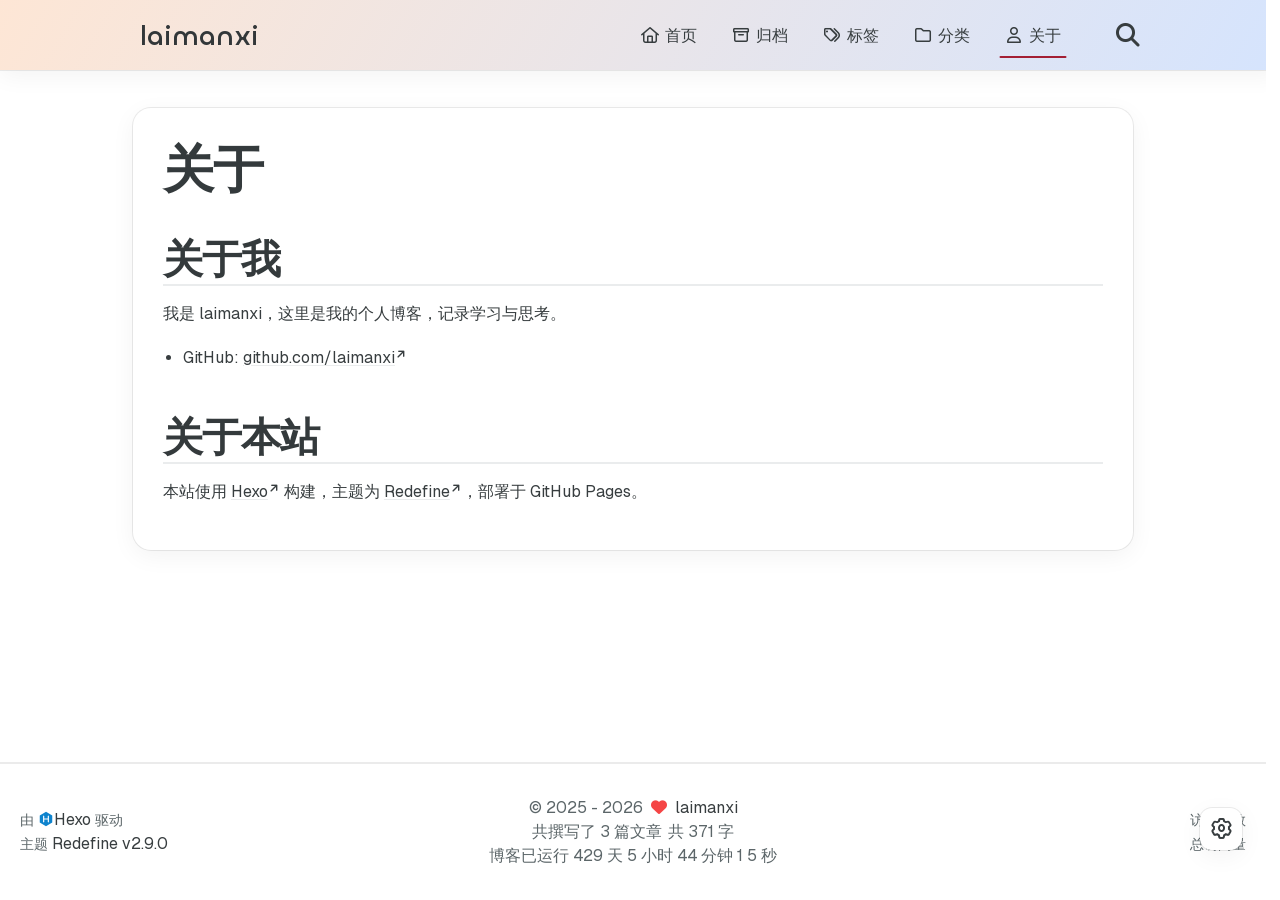
==== commit bba0e5e4: "Site updated: 2026-08-06 10:54:15" ====
--- a/about/index.html
+++ b/about/index.html
@@ -436,7 +436,7 @@
         <div class="label text-third-text-color text-sm">分类</div>
     </a>
     <a class="item tag-count-item flex flex-col justify-center items-center w-20" href="/archives">
-        <div class="number text-2xl sm:text-xl text-second-text-color font-semibold">2</div>
+        <div class="number text-2xl sm:text-xl text-second-text-color font-semibold">3</div>
         <div class="label text-third-text-color text-sm">文章</div>
     </a>
 </div>
@@ -500,11 +500,11 @@
                 
                 <p class="post-count space-x-0.5">
                     <span>
-                        共撰写了 2 篇文章
+                        共撰写了 3 篇文章
                     </span>
                     
                         <span>
-                            共 99 字
+                            共 371 字
                         </span>
                     
                 </p>
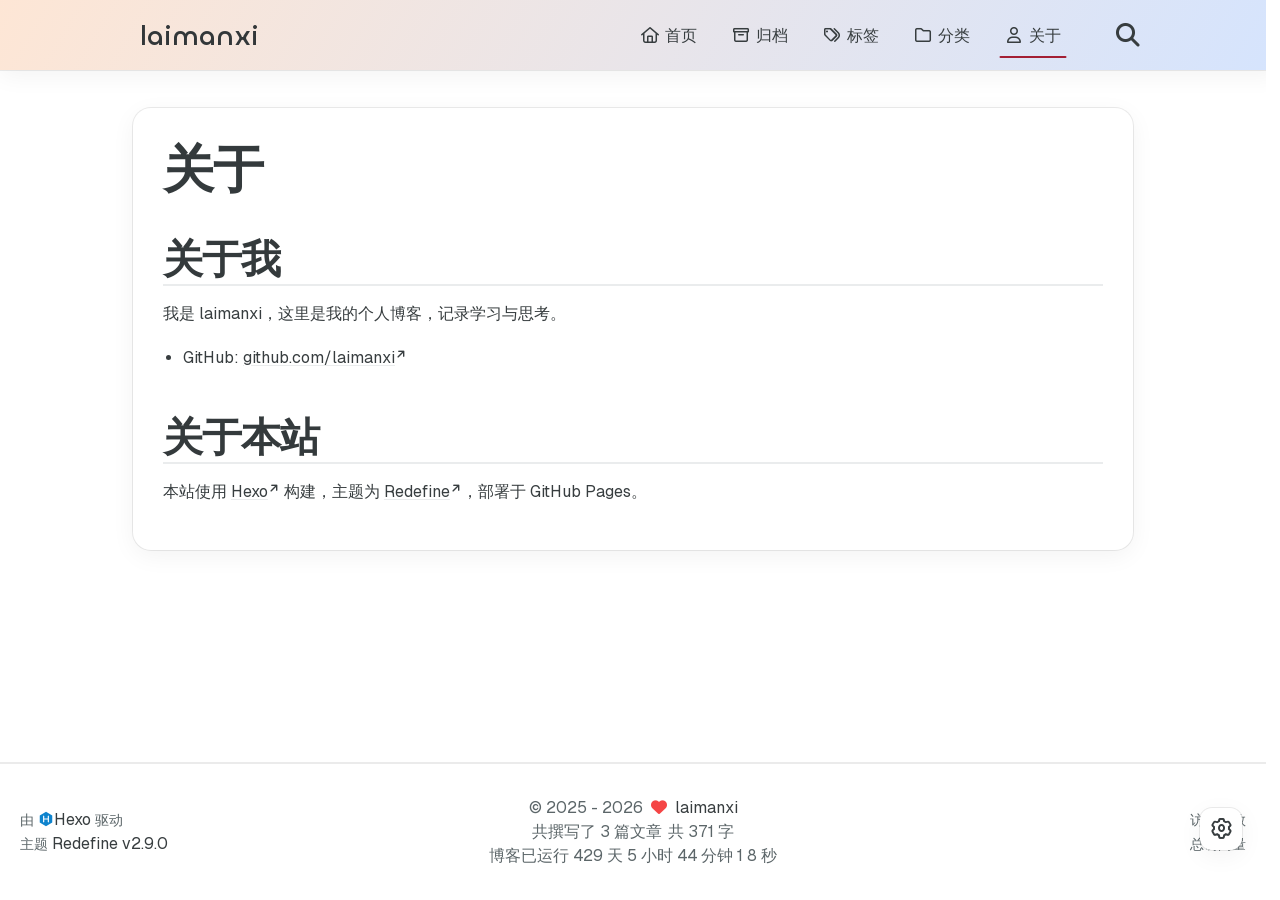
==== commit 048666b9: "Site updated: 2026-08-06 11:03:44" ====
--- a/about/index.html
+++ b/about/index.html
@@ -147,7 +147,7 @@
 
     <script id="hexo-configurations">
     window.config = {"hostname":"laimanxi.github.io","root":"/","language":"zh-CN","path":"search.xml"};
-    window.theme = {"articles":{"style":{"font_size":"16px","line_height":1.5,"image_border_radius":"14px","image_alignment":"center","image_caption":false,"link_icon":true,"delete_mask":false,"title_alignment":"left","headings_top_spacing":{"h1":"3.2rem","h2":"2.4rem","h3":"1.9rem","h4":"1.6rem","h5":"1.4rem","h6":"1.3rem"}},"word_count":{"enable":true,"count":true,"min2read":true},"author_label":{"enable":true,"auto":false,"list":[]},"code_block":{"copy":true,"style":"mac","highlight_theme":{"light":"github","dark":"vs2015"},"font":{"enable":false,"family":null,"url":null}},"toc":{"enable":true,"max_depth":3,"number":false,"expand":true,"init_open":true},"copyright":{"enable":true,"default":"cc_by_nc_sa"},"lazyload":true,"pangu_js":false,"recommendation":{"enable":false,"title":"推荐阅读","limit":3,"mobile_limit":2,"placeholder":"/images/wallhaven-wqery6-light.webp","skip_dirs":[]}},"colors":{"primary":"#A31F34","secondary":null,"default_mode":"light"},"global":{"fonts":{"chinese":{"enable":false,"family":null,"url":null},"english":{"enable":false,"family":null,"url":null},"title":{"enable":false,"family":null,"url":null}},"content_max_width":"1000px","sidebar_width":"210px","hover":{"shadow":true,"scale":false},"scroll_progress":{"bar":false,"percentage":true},"website_counter":{"url":"https://cn.vercount.one/js","enable":true,"site_pv":true,"site_uv":true,"post_pv":true},"single_page":true,"preloader":{"enable":false,"custom_message":null},"side_tools":{"gear_rotation":true,"auto_expand":false},"open_graph":{"enable":true,"image":"/images/redefine-og.webp","description":"laimanxi 的个人博客，记录学习与思考"},"google_analytics":{"enable":false,"id":null}},"home_banner":{"enable":true,"style":"fixed","image":{"light":"/images/wallhaven-wqery6-light.webp","dark":"/images/wallhaven-wqery6-dark.webp"},"title":"laimanxi","subtitle":{"text":["此行，终抵繁星","记录学习与思考"],"hitokoto":{"enable":false,"show_author":false,"api":"https://v1.hitokoto.cn"},"typing_speed":100,"backing_speed":80,"starting_delay":500,"backing_delay":1500,"loop":true,"smart_backspace":true},"text_color":{"light":"#fff","dark":"#d1d1b6"},"text_style":{"title_size":"2.8rem","subtitle_size":"1.5rem","line_height":1.2},"custom_font":{"enable":false,"family":null,"url":null},"social_links":{"enable":true,"style":"default","links":[{"icon":"fa-brands fa-github","url":"https://github.com/laimanxi"},{"icon":"fa-brands fa-twitter","url":null},{"icon":"fa-solid fa-at","url":"you@example.com"},{"icon":"fa-brands fa-telegram","url":null},{"icon":"/images/custom-icon.svg","url":null}],"qrs":[{"icon":"fa-brands fa-weixin","qr":null},{"icon":"/images/custom-icon.svg","qr":null}]}},"plugins":{"feed":{"enable":false},"aplayer":{"enable":false,"type":"fixed","audios":[{"name":null,"artist":null,"url":null,"cover":null,"lrc":null}]},"mermaid":{"enable":false,"version":"11.4.1","theme":{"light":"default","dark":"dark"}}},"version":"2.9.0","navbar":{"auto_hide":false,"color":{"left":"#f78736","right":"#367df7","transparency":35},"width":{"home":"1200px","pages":"1000px"},"links":{"Home":{"path":"/","icon":"fa-regular fa-house"},"Archives":{"path":"/archives","icon":"fa-regular fa-archive"},"Tags":{"path":"/tags","icon":"fa-regular fa-tags"},"Categories":{"path":"/categories","icon":"fa-regular fa-folder"},"About":{"path":"/about","icon":"fa-regular fa-user"}},"search":{"enable":true,"preload":true}},"page_templates":{"friends_column":2,"tags_style":"blur","masonry":{"batch_size":12,"initial_batch_size":24}},"home":{"sidebar":{"enable":true,"position":"left","first_item":"menu","announcement":null,"show_on_mobile":true,"links":{"Archives":{"path":"/archives","icon":"fa-regular fa-archive"},"Tags":{"path":"/tags","icon":"fa-regular fa-tags"},"Categories":{"path":"/categories","icon":"fa-regular fa-folder"}}},"article_date_format":"auto","excerpt_length":200,"categories":{"enable":true,"limit":3},"tags":{"enable":true,"limit":3}},"footer":{"runtime":true,"icon":"<i class=\"fa-solid fa-heart fa-beat\" style=\"--fa-animation-duration: 0.5s; color: #f54545\"></i>","start":"2025/10/03 00:00:00","statistics":true,"customize":null,"icp":{"enable":false,"number":null,"url":null}},"footerStart":"2025/10/03 00:00:00","mermaid":{"style":{"light":"default","dark":"dark"}}};
+    window.theme = {"articles":{"style":{"font_size":"16px","line_height":1.5,"image_border_radius":"14px","image_alignment":"center","image_caption":false,"link_icon":true,"delete_mask":false,"title_alignment":"left","headings_top_spacing":{"h1":"3.2rem","h2":"2.4rem","h3":"1.9rem","h4":"1.6rem","h5":"1.4rem","h6":"1.3rem"}},"word_count":{"enable":true,"count":true,"min2read":true},"author_label":{"enable":true,"auto":false,"list":[]},"code_block":{"copy":true,"style":"mac","highlight_theme":{"light":"github","dark":"vs2015"},"font":{"enable":false,"family":null,"url":null}},"toc":{"enable":true,"max_depth":3,"number":false,"expand":true,"init_open":true},"copyright":{"enable":true,"default":"cc_by_nc_sa"},"lazyload":true,"pangu_js":false,"recommendation":{"enable":false,"title":"推荐阅读","limit":3,"mobile_limit":2,"placeholder":"/images/wallhaven-wqery6-light.webp","skip_dirs":[]}},"colors":{"primary":"#A31F34","secondary":null,"default_mode":"light"},"global":{"fonts":{"chinese":{"enable":false,"family":null,"url":null},"english":{"enable":false,"family":null,"url":null},"title":{"enable":false,"family":null,"url":null}},"content_max_width":"1000px","sidebar_width":"210px","hover":{"shadow":true,"scale":false},"scroll_progress":{"bar":false,"percentage":true},"website_counter":{"url":"https://cn.vercount.one/js","enable":true,"site_pv":true,"site_uv":true,"post_pv":true},"single_page":true,"preloader":{"enable":false,"custom_message":null},"side_tools":{"gear_rotation":true,"auto_expand":false},"open_graph":{"enable":true,"image":"/images/redefine-og.webp","description":"laimanxi 的个人博客，记录学习与思考"},"google_analytics":{"enable":false,"id":null}},"home_banner":{"enable":true,"style":"fixed","image":{"light":"/images/wallhaven-wqery6-light.webp","dark":"/images/wallhaven-wqery6-dark.webp"},"title":"laimanxi","subtitle":{"text":["偶尔回望，常常驻足，总是向前","看到这句话的都是傻子","持续更新，欢迎关注","邀请你一起拉屎~"],"hitokoto":{"enable":false,"show_author":false,"api":"https://v1.hitokoto.cn"},"typing_speed":100,"backing_speed":80,"starting_delay":500,"backing_delay":1500,"loop":true,"smart_backspace":true},"text_color":{"light":"#fff","dark":"#d1d1b6"},"text_style":{"title_size":"2.8rem","subtitle_size":"1.5rem","line_height":1.2},"custom_font":{"enable":false,"family":null,"url":null},"social_links":{"enable":true,"style":"default","links":[{"icon":"fa-brands fa-github","url":"https://github.com/laimanxi"},{"icon":"fa-brands fa-twitter","url":null},{"icon":"fa-solid fa-at","url":"you@example.com"},{"icon":"fa-brands fa-telegram","url":null},{"icon":"/images/custom-icon.svg","url":null}],"qrs":[{"icon":"fa-brands fa-weixin","qr":null},{"icon":"/images/custom-icon.svg","qr":null}]}},"plugins":{"feed":{"enable":false},"aplayer":{"enable":false,"type":"fixed","audios":[{"name":null,"artist":null,"url":null,"cover":null,"lrc":null}]},"mermaid":{"enable":false,"version":"11.4.1","theme":{"light":"default","dark":"dark"}}},"version":"2.9.0","navbar":{"auto_hide":false,"color":{"left":"#f78736","right":"#367df7","transparency":35},"width":{"home":"1200px","pages":"1000px"},"links":{"Home":{"path":"/","icon":"fa-regular fa-house"},"Archives":{"path":"/archives","icon":"fa-regular fa-archive"},"Tags":{"path":"/tags","icon":"fa-regular fa-tags"},"Categories":{"path":"/categories","icon":"fa-regular fa-folder"},"About":{"path":"/about","icon":"fa-regular fa-user"}},"search":{"enable":true,"preload":true}},"page_templates":{"friends_column":2,"tags_style":"blur","masonry":{"batch_size":12,"initial_batch_size":24}},"home":{"sidebar":{"enable":true,"position":"left","first_item":"menu","announcement":null,"show_on_mobile":true,"links":{"Archives":{"path":"/archives","icon":"fa-regular fa-archive"},"Tags":{"path":"/tags","icon":"fa-regular fa-tags"},"Categories":{"path":"/categories","icon":"fa-regular fa-folder"}}},"article_date_format":"auto","excerpt_length":200,"categories":{"enable":true,"limit":3},"tags":{"enable":true,"limit":3}},"footer":{"runtime":true,"icon":"<i class=\"fa-solid fa-heart fa-beat\" style=\"--fa-animation-duration: 0.5s; color: #f54545\"></i>","start":"2025/10/03 00:00:00","statistics":true,"customize":null,"icp":{"enable":false,"number":null,"url":null}},"footerStart":"2025/10/03 00:00:00","mermaid":{"style":{"light":"default","dark":"dark"}}};
     window.lang_ago = {"second":"%s 秒前","minute":"%s 分钟前","hour":"%s 小时前","day":"%s 天前","week":"%s 周前","month":"%s 个月前","year":"%s 年前"};
     window.i18n = {"search":"站内搜索您需要的内容...","toc":"目录","prev":"上一页","next":"下一页","prev_posts":"上一篇","next_posts":"下一篇","page":"第 %d 页","recent_posts":"最新文章","share":"分享","powered_by":"由 %s 驱动","theme":"主题","rss_feed":"RSS Feed","category":"分类","categories":"分类","tag":"标签","tags":"标签","post":"文章","posts":"文章","tagcloud":"标签云","comment":"评论","comments":"评论","top":"置顶","sticky":"置顶","go-back-home":"回到首页","masonry_loading":"照片加载中...","image_viewer":"图片查看器","close":"关闭","exif":{"title":"EXIF","cards":{"camera":"相机","lens":"镜头","exposure":"曝光","other":"其他"},"fields":{"make":"品牌","model":"机型","date_taken":"拍摄时间","lens_model":"镜头","focal_length":"焦距","focus_mode":"对焦模式","shutter":"快门","aperture":"光圈","iso":"感光度","exposure_program":"曝光程序","exposure_compensation":"曝光补偿","metering_mode":"测光模式","flash":"闪光灯","white_balance":"白平衡","latitude":"纬度","longitude":"经度","altitude":"海拔"},"status":{"loading":"加载中...","no_exif":"无 EXIF 信息","library_missing":"EXIF 库未加载","image_source_missing":"图片地址不可用","unavailable":"EXIF 不可用（可能被 CORS 阻止或缺少元数据）","flag_unavailable":"EXIF 不可用"}},"home":"首页","archive":"归档","archives":"归档","about":"关于","links":"链接","link":"链接","friends":"友情链接","friend":"友情链接","timeline":"时间轴","shuoshuo":"说说","bookmarks":"书签","site_uv":"访问人数","site_pv":"总访问量","read_more":"阅读全文","wordcount":"字","min2read":"分钟","changelog":"更新日志","status":"状态","runtime":"博客已运行","days":"天","hours":"小时","minutes":"分钟","seconds":"秒","optimized_by":"并由 Evan 进行优化","rights":"版权所有","site_posts":"共撰写了 %s 篇文章","site_wordcount":"共 %s 字","copyright":{"title":"标题","author":"作者","link":"链接","create_time":"创建于","update_time":"更新于","license_title":"版权声明","license_content":"本文章采用 %s 进行许可。","all_rights_reserved":"版权所有 &#169 %s，禁止转载。","public_domain":"本文为公有领域作品，可自由转载、引用。"},"ago":{"second":"%s 秒前","minute":"%s 分钟前","hour":"%s 小时前","day":"%s 天前","week":"%s 周前","month":"%s 个月前","year":"%s 年前"},"create_time":"创建","update_time":"更新","expired":"这篇文章最后更新于 %s 天前，内容可能已经过时。"};
     window.data = {"masonry":false};
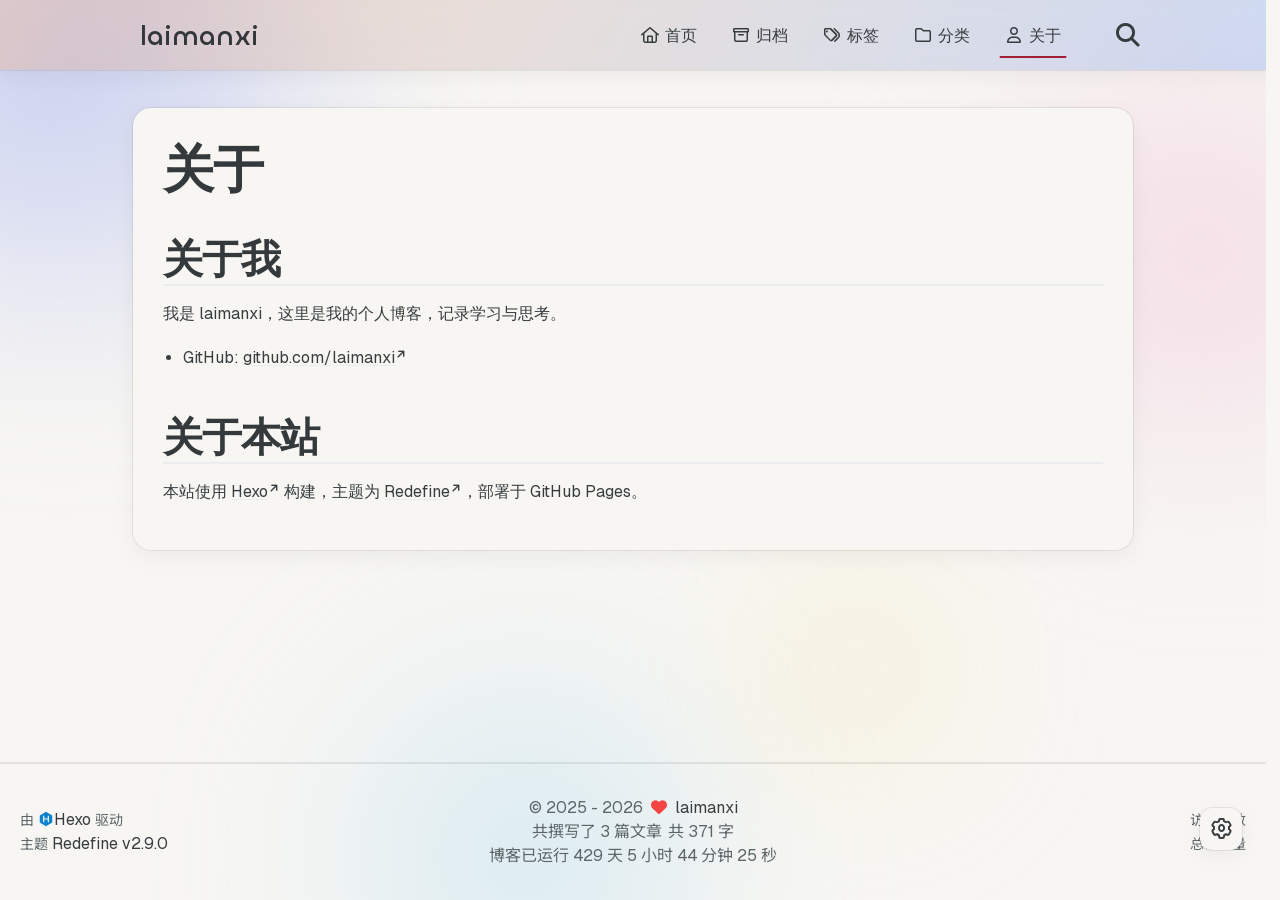
==== commit fb067c90: "Site updated: 2026-08-07 09:59:15" ====
--- a/about/index.html
+++ b/about/index.html
@@ -85,12 +85,12 @@
     
     
         
-        <meta name="description" content="laimanxi 的个人博客，记录学习与思考">
+        <meta name="description" content="这里是 laimanxi 的地盘，天干物燥，小心火烛">
 <meta property="og:type" content="website">
 <meta property="og:title" content="关于">
 <meta property="og:url" content="https://laimanxi.github.io/about/index.html">
 <meta property="og:site_name" content="laimanxi">
-<meta property="og:description" content="laimanxi 的个人博客，记录学习与思考">
+<meta property="og:description" content="这里是 laimanxi 的地盘，天干物燥，小心火烛">
 <meta property="og:locale" content="zh_CN">
 <meta property="og:image" content="https://laimanxi.github.io/images/redefine-og.webp">
 <meta property="article:published_time" content="2026-08-05T02:00:00.000Z">
@@ -120,6 +120,16 @@
 
     <!--- Inject Part-->
     
+        
+            
+    
+            
+    
+            
+                
+                    <link rel="stylesheet" href="/css/custom.css?v=10">
+                
+    
 
     
 <link rel="stylesheet" href="/css/style.css">
@@ -147,7 +157,7 @@
 
     <script id="hexo-configurations">
     window.config = {"hostname":"laimanxi.github.io","root":"/","language":"zh-CN","path":"search.xml"};
-    window.theme = {"articles":{"style":{"font_size":"16px","line_height":1.5,"image_border_radius":"14px","image_alignment":"center","image_caption":false,"link_icon":true,"delete_mask":false,"title_alignment":"left","headings_top_spacing":{"h1":"3.2rem","h2":"2.4rem","h3":"1.9rem","h4":"1.6rem","h5":"1.4rem","h6":"1.3rem"}},"word_count":{"enable":true,"count":true,"min2read":true},"author_label":{"enable":true,"auto":false,"list":[]},"code_block":{"copy":true,"style":"mac","highlight_theme":{"light":"github","dark":"vs2015"},"font":{"enable":false,"family":null,"url":null}},"toc":{"enable":true,"max_depth":3,"number":false,"expand":true,"init_open":true},"copyright":{"enable":true,"default":"cc_by_nc_sa"},"lazyload":true,"pangu_js":false,"recommendation":{"enable":false,"title":"推荐阅读","limit":3,"mobile_limit":2,"placeholder":"/images/wallhaven-wqery6-light.webp","skip_dirs":[]}},"colors":{"primary":"#A31F34","secondary":null,"default_mode":"light"},"global":{"fonts":{"chinese":{"enable":false,"family":null,"url":null},"english":{"enable":false,"family":null,"url":null},"title":{"enable":false,"family":null,"url":null}},"content_max_width":"1000px","sidebar_width":"210px","hover":{"shadow":true,"scale":false},"scroll_progress":{"bar":false,"percentage":true},"website_counter":{"url":"https://cn.vercount.one/js","enable":true,"site_pv":true,"site_uv":true,"post_pv":true},"single_page":true,"preloader":{"enable":false,"custom_message":null},"side_tools":{"gear_rotation":true,"auto_expand":false},"open_graph":{"enable":true,"image":"/images/redefine-og.webp","description":"laimanxi 的个人博客，记录学习与思考"},"google_analytics":{"enable":false,"id":null}},"home_banner":{"enable":true,"style":"fixed","image":{"light":"/images/wallhaven-wqery6-light.webp","dark":"/images/wallhaven-wqery6-dark.webp"},"title":"laimanxi","subtitle":{"text":["偶尔回望，常常驻足，总是向前","看到这句话的都是傻子","持续更新，欢迎关注","邀请你一起拉屎~"],"hitokoto":{"enable":false,"show_author":false,"api":"https://v1.hitokoto.cn"},"typing_speed":100,"backing_speed":80,"starting_delay":500,"backing_delay":1500,"loop":true,"smart_backspace":true},"text_color":{"light":"#fff","dark":"#d1d1b6"},"text_style":{"title_size":"2.8rem","subtitle_size":"1.5rem","line_height":1.2},"custom_font":{"enable":false,"family":null,"url":null},"social_links":{"enable":true,"style":"default","links":[{"icon":"fa-brands fa-github","url":"https://github.com/laimanxi"},{"icon":"fa-brands fa-twitter","url":null},{"icon":"fa-solid fa-at","url":"you@example.com"},{"icon":"fa-brands fa-telegram","url":null},{"icon":"/images/custom-icon.svg","url":null}],"qrs":[{"icon":"fa-brands fa-weixin","qr":null},{"icon":"/images/custom-icon.svg","qr":null}]}},"plugins":{"feed":{"enable":false},"aplayer":{"enable":false,"type":"fixed","audios":[{"name":null,"artist":null,"url":null,"cover":null,"lrc":null}]},"mermaid":{"enable":false,"version":"11.4.1","theme":{"light":"default","dark":"dark"}}},"version":"2.9.0","navbar":{"auto_hide":false,"color":{"left":"#f78736","right":"#367df7","transparency":35},"width":{"home":"1200px","pages":"1000px"},"links":{"Home":{"path":"/","icon":"fa-regular fa-house"},"Archives":{"path":"/archives","icon":"fa-regular fa-archive"},"Tags":{"path":"/tags","icon":"fa-regular fa-tags"},"Categories":{"path":"/categories","icon":"fa-regular fa-folder"},"About":{"path":"/about","icon":"fa-regular fa-user"}},"search":{"enable":true,"preload":true}},"page_templates":{"friends_column":2,"tags_style":"blur","masonry":{"batch_size":12,"initial_batch_size":24}},"home":{"sidebar":{"enable":true,"position":"left","first_item":"menu","announcement":null,"show_on_mobile":true,"links":{"Archives":{"path":"/archives","icon":"fa-regular fa-archive"},"Tags":{"path":"/tags","icon":"fa-regular fa-tags"},"Categories":{"path":"/categories","icon":"fa-regular fa-folder"}}},"article_date_format":"auto","excerpt_length":200,"categories":{"enable":true,"limit":3},"tags":{"enable":true,"limit":3}},"footer":{"runtime":true,"icon":"<i class=\"fa-solid fa-heart fa-beat\" style=\"--fa-animation-duration: 0.5s; color: #f54545\"></i>","start":"2025/10/03 00:00:00","statistics":true,"customize":null,"icp":{"enable":false,"number":null,"url":null}},"footerStart":"2025/10/03 00:00:00","mermaid":{"style":{"light":"default","dark":"dark"}}};
+    window.theme = {"articles":{"style":{"font_size":"16px","line_height":1.5,"image_border_radius":"14px","image_alignment":"center","image_caption":false,"link_icon":true,"delete_mask":false,"title_alignment":"left","headings_top_spacing":{"h1":"3.2rem","h2":"2.4rem","h3":"1.9rem","h4":"1.6rem","h5":"1.4rem","h6":"1.3rem"}},"word_count":{"enable":true,"count":true,"min2read":true},"author_label":{"enable":true,"auto":false,"list":[]},"code_block":{"copy":true,"style":"mac","highlight_theme":{"light":"github","dark":"vs2015"},"font":{"enable":false,"family":null,"url":null}},"toc":{"enable":true,"max_depth":3,"number":false,"expand":true,"init_open":true},"copyright":{"enable":true,"default":"cc_by_nc_sa"},"lazyload":true,"pangu_js":false,"recommendation":{"enable":false,"title":"推荐阅读","limit":3,"mobile_limit":2,"placeholder":"/images/wallhaven-wqery6-light.webp","skip_dirs":[]}},"colors":{"primary":"#A31F34","secondary":null,"default_mode":"light"},"global":{"fonts":{"chinese":{"enable":false,"family":null,"url":null},"english":{"enable":false,"family":null,"url":null},"title":{"enable":false,"family":null,"url":null}},"content_max_width":"1000px","sidebar_width":"210px","hover":{"shadow":true,"scale":false},"scroll_progress":{"bar":false,"percentage":true},"website_counter":{"url":"https://cn.vercount.one/js","enable":true,"site_pv":true,"site_uv":true,"post_pv":true},"single_page":true,"preloader":{"enable":false,"custom_message":null},"side_tools":{"gear_rotation":true,"auto_expand":false},"open_graph":{"enable":true,"image":"/images/redefine-og.webp","description":"这里是 laimanxi 的地盘，天干物燥，小心火烛"},"google_analytics":{"enable":false,"id":null}},"home_banner":{"enable":true,"style":"fixed","image":{"light":"/images/wallhaven-wqery6-light.webp","dark":"/images/wallhaven-wqery6-dark.webp"},"title":"laimanxi","subtitle":{"text":[],"hitokoto":{"enable":false,"show_author":false,"api":"https://v1.hitokoto.cn"},"typing_speed":100,"backing_speed":80,"starting_delay":500,"backing_delay":1500,"loop":true,"smart_backspace":true},"text_color":{"light":"#fff","dark":"#d1d1b6"},"text_style":{"title_size":"2.8rem","subtitle_size":"1.5rem","line_height":1.2},"custom_font":{"enable":false,"family":null,"url":null},"social_links":{"enable":true,"style":"default","links":[{"icon":"fa-brands fa-github","url":"https://github.com/laimanxi"},{"icon":"fa-brands fa-twitter","url":null},{"icon":"fa-solid fa-at","url":"you@example.com"},{"icon":"fa-brands fa-telegram","url":null},{"icon":"/images/custom-icon.svg","url":null}],"qrs":[{"icon":"fa-brands fa-weixin","qr":null},{"icon":"/images/custom-icon.svg","qr":null}]}},"plugins":{"feed":{"enable":false},"aplayer":{"enable":false,"type":"fixed","audios":[{"name":null,"artist":null,"url":null,"cover":null,"lrc":null}]},"mermaid":{"enable":false,"version":"11.4.1","theme":{"light":"default","dark":"dark"}}},"version":"2.9.0","navbar":{"auto_hide":false,"color":{"left":"#f78736","right":"#367df7","transparency":35},"width":{"home":"1200px","pages":"1000px"},"links":{"Home":{"path":"/","icon":"fa-regular fa-house"},"Archives":{"path":"/archives","icon":"fa-regular fa-archive"},"Tags":{"path":"/tags","icon":"fa-regular fa-tags"},"Categories":{"path":"/categories","icon":"fa-regular fa-folder"},"About":{"path":"/about","icon":"fa-regular fa-user"}},"search":{"enable":true,"preload":true}},"page_templates":{"friends_column":2,"tags_style":"blur","masonry":{"batch_size":12,"initial_batch_size":24}},"home":{"sidebar":{"enable":true,"position":"left","first_item":"menu","announcement":null,"show_on_mobile":true,"links":{"Archives":{"path":"/archives","icon":"fa-regular fa-archive"},"Tags":{"path":"/tags","icon":"fa-regular fa-tags"},"Categories":{"path":"/categories","icon":"fa-regular fa-folder"}}},"article_date_format":"auto","excerpt_length":200,"categories":{"enable":true,"limit":3},"tags":{"enable":true,"limit":3}},"footer":{"runtime":true,"icon":"<i class=\"fa-solid fa-heart fa-beat\" style=\"--fa-animation-duration: 0.5s; color: #f54545\"></i>","start":"2025/10/03 00:00:00","statistics":true,"customize":null,"icp":{"enable":false,"number":null,"url":null}},"footerStart":"2025/10/03 00:00:00","mermaid":{"style":{"light":"default","dark":"dark"}}};
     window.lang_ago = {"second":"%s 秒前","minute":"%s 分钟前","hour":"%s 小时前","day":"%s 天前","week":"%s 周前","month":"%s 个月前","year":"%s 年前"};
     window.i18n = {"search":"站内搜索您需要的内容...","toc":"目录","prev":"上一页","next":"下一页","prev_posts":"上一篇","next_posts":"下一篇","page":"第 %d 页","recent_posts":"最新文章","share":"分享","powered_by":"由 %s 驱动","theme":"主题","rss_feed":"RSS Feed","category":"分类","categories":"分类","tag":"标签","tags":"标签","post":"文章","posts":"文章","tagcloud":"标签云","comment":"评论","comments":"评论","top":"置顶","sticky":"置顶","go-back-home":"回到首页","masonry_loading":"照片加载中...","image_viewer":"图片查看器","close":"关闭","exif":{"title":"EXIF","cards":{"camera":"相机","lens":"镜头","exposure":"曝光","other":"其他"},"fields":{"make":"品牌","model":"机型","date_taken":"拍摄时间","lens_model":"镜头","focal_length":"焦距","focus_mode":"对焦模式","shutter":"快门","aperture":"光圈","iso":"感光度","exposure_program":"曝光程序","exposure_compensation":"曝光补偿","metering_mode":"测光模式","flash":"闪光灯","white_balance":"白平衡","latitude":"纬度","longitude":"经度","altitude":"海拔"},"status":{"loading":"加载中...","no_exif":"无 EXIF 信息","library_missing":"EXIF 库未加载","image_source_missing":"图片地址不可用","unavailable":"EXIF 不可用（可能被 CORS 阻止或缺少元数据）","flag_unavailable":"EXIF 不可用"}},"home":"首页","archive":"归档","archives":"归档","about":"关于","links":"链接","link":"链接","friends":"友情链接","friend":"友情链接","timeline":"时间轴","shuoshuo":"说说","bookmarks":"书签","site_uv":"访问人数","site_pv":"总访问量","read_more":"阅读全文","wordcount":"字","min2read":"分钟","changelog":"更新日志","status":"状态","runtime":"博客已运行","days":"天","hours":"小时","minutes":"分钟","seconds":"秒","optimized_by":"并由 Evan 进行优化","rights":"版权所有","site_posts":"共撰写了 %s 篇文章","site_wordcount":"共 %s 字","copyright":{"title":"标题","author":"作者","link":"链接","create_time":"创建于","update_time":"更新于","license_title":"版权声明","license_content":"本文章采用 %s 进行许可。","all_rights_reserved":"版权所有 &#169 %s，禁止转载。","public_domain":"本文为公有领域作品，可自由转载、引用。"},"ago":{"second":"%s 秒前","minute":"%s 分钟前","hour":"%s 小时前","day":"%s 天前","week":"%s 周前","month":"%s 个月前","year":"%s 年前"},"create_time":"创建","update_time":"更新","expired":"这篇文章最后更新于 %s 天前，内容可能已经过时。"};
     window.data = {"masonry":false};
@@ -554,6 +564,17 @@
                 } catch (error) {}
             </script>
         
+        
+            
+                
+        
+                
+        
+                
+
+                    
+                        <script data-swup-reload-script src="/js/custom.js?v=10" defer></script>
+                    
         
         
     </div>  
@@ -726,10 +747,6 @@
 
 
 
-  
-<script src="/js/build/libs/Typed.min.js"></script>
-
-
 
 
 
--- a/css/custom.css
+++ b/css/custom.css
@@ -0,0 +1,232 @@
+/* ==========================================================================
+   自定义全站背景 + 首页横幅：晕染圆球背景（全站共享）+ 鼠标揭示文字（首页）
+   由 custom.js 注入 DOM，此处仅负责样式。
+   背景为全局 fixed 层（.aurora-global），所有页面视觉一致。
+   ========================================================================== */
+
+/* 力量感标题字体：Noto Sans SC 900（谷歌字体国内镜像，按字形分片加载） */
+@import url('https://fonts.loli.net/css2?family=Noto+Sans+SC:wght@900&display=swap');
+
+/* ---------- 全站统一浅色底（仅亮色模式；暗色模式仍用主题默认深色） ----------
+   注意：本文件在 head 中先于主题 style.css 加载，需用 html 前缀提高优先级；
+   不用 html:root 选择器，避免误伤暗色模式（:root 在任何模式下都匹配） */
+html:not(.dark) {
+  --background-color: #f7f6f3;
+  --banner-bg: #f7f6f3; /* 横幅底色，镂空文字的填充色需与其一致 */
+}
+
+/* ---------- 全局晕染背景层（所有页面共享，由 JS 注入 body） ---------- */
+.aurora-global {
+  position: fixed;
+  inset: 0;
+  z-index: 0;
+  background: #f7f6f3;
+  overflow: hidden;
+  pointer-events: none;
+}
+
+/* 主内容抬升到背景层之上，且自身背景透明（否则不透出背景层；
+   主题给 main 设了不透明底色，需 !important 覆盖） */
+main.page-container {
+  position: relative;
+  z-index: 1;
+  background: transparent !important;
+}
+
+/* 暗色模式不显示圆球，保持主题默认深色 */
+html.dark .aurora-global {
+  display: none;
+}
+
+/* body 底色透明化（仅亮色模式），让全局背景层透出来 */
+html:not(.dark) body {
+  background: transparent !important;
+}
+
+/* 首页主题的 fixed 背景层透明化，让全局背景层透出 */
+.home-banner-background {
+  background: transparent !important;
+  overflow: hidden;
+}
+
+.home-banner-background img {
+  display: none !important;
+}
+
+/* ---------- 晕染圆球（浅色版：低饱和马卡龙色，multiply 混合） ---------- */
+.aurora-bg {
+  position: absolute;
+  inset: 0;
+  overflow: hidden;
+}
+
+.aurora-blob {
+  position: absolute;
+  border-radius: 50%;
+  filter: blur(80px);
+  mix-blend-mode: multiply; /* 浅底下正片叠底，交汇时颜色柔和叠加 */
+  will-change: transform;
+  pointer-events: none;
+}
+
+.aurora-blob.b1 {
+  width: 46vmax;
+  height: 46vmax;
+  left: -12%;
+  top: -18%;
+  background: radial-gradient(circle at 35% 35%, rgba(165, 180, 252, 0.6), transparent 65%);
+  animation: aurora-drift-1 26s ease-in-out infinite alternate;
+}
+
+.aurora-blob.b2 {
+  width: 40vmax;
+  height: 40vmax;
+  right: -10%;
+  top: 5%;
+  background: radial-gradient(circle at 60% 40%, rgba(251, 207, 232, 0.6), transparent 65%);
+  animation: aurora-drift-2 32s ease-in-out infinite alternate;
+}
+
+.aurora-blob.b3 {
+  width: 42vmax;
+  height: 42vmax;
+  left: 20%;
+  bottom: -25%;
+  background: radial-gradient(circle at 50% 50%, rgba(186, 230, 253, 0.55), transparent 65%);
+  animation: aurora-drift-3 38s ease-in-out infinite alternate;
+}
+
+.aurora-blob.b4 {
+  width: 22vmax;
+  height: 22vmax;
+  right: 22%;
+  bottom: 10%;
+  background: radial-gradient(circle at 50% 50%, rgba(253, 230, 138, 0.4), transparent 65%);
+  animation: aurora-drift-2 22s ease-in-out infinite alternate-reverse;
+}
+
+@keyframes aurora-drift-1 {
+  from { transform: translate(0, 0) scale(1); }
+  to   { transform: translate(16vw, 14vh) scale(1.18); }
+}
+
+@keyframes aurora-drift-2 {
+  from { transform: translate(0, 0) scale(1.1); }
+  to   { transform: translate(-14vw, 16vh) scale(0.92); }
+}
+
+@keyframes aurora-drift-3 {
+  from { transform: translate(0, 0) scale(0.95); }
+  to   { transform: translate(12vw, -14vh) scale(1.15); }
+}
+
+/* ---------- 揭示文字（MiMo 风格） ---------- */
+/* 隐藏主题原本的标题与打字机副标题（由 JS 注入的 .reveal-wrap 替代） */
+.home-banner-container .description {
+  display: none !important;
+}
+
+/* 让横幅内容列占满宽度，使 SVG 的 max-width 百分比有确定参照物（窄屏可缩放） */
+.home-banner-container .content {
+  width: 100%;
+}
+
+.reveal-wrap {
+  position: relative;
+  display: grid; /* 两层 SVG 同格堆叠，由 justify-self 居中 */
+  width: 100%;
+  box-sizing: border-box;
+  padding: 0 8px;
+  margin-bottom: 2rem;
+  font-family: 'Chillax-Variable', 'Noto Sans SC', 'PingFang SC', 'Microsoft YaHei', sans-serif;
+  font-weight: 900;
+  font-size: clamp(42px, 7.5vw, 110px); /* 主题的 rem 基准不是 16px，用 px 控制上限 */
+  line-height: 1.25;
+  letter-spacing: 0.02em;
+  user-select: none;
+  cursor: default;
+}
+
+/* 每层一个 SVG，尺寸由 JS 实测文字宽度后显式设置；
+   内部 <text>：前缀 text-anchor=end、名字 text-anchor=start，于中线相接 */
+.reveal-layer {
+  grid-area: 1 / 1;
+  justify-self: center;
+  display: block;
+  overflow: visible;
+  max-width: 100%; /* 窄屏时按 viewBox 比例整体缩小，防止文字溢出 */
+  height: auto;
+}
+
+.reveal-layer text {
+  font-family: inherit;
+  font-weight: inherit;
+  letter-spacing: inherit;
+}
+
+/* 底层：镂空中文，常驻可见。
+   fill 与底色一致 + paint-order: stroke —— 描边先画、填充后盖，
+   只留字形外轮廓一圈干净线条，笔画交汇处不再双线交叠。
+   反向遮罩：圆孔内挖掉中文，避免与英文层叠字 */
+.reveal-base text {
+  fill: var(--banner-bg);
+  stroke: rgba(30, 30, 30, 0.6);
+  stroke-width: 2.2px;
+  paint-order: stroke;
+  stroke-linejoin: round;
+}
+
+.reveal-base {
+  -webkit-mask-image: radial-gradient(circle var(--r, 0px) at var(--mx, 50%) var(--my, 50%), transparent 52%, #000 78%);
+  mask-image: radial-gradient(circle var(--r, 0px) at var(--mx, 50%) var(--my, 50%), transparent 52%, #000 78%);
+}
+
+/* 顶层：实心深色英文，与中文同字号，仅在鼠标圆孔内显现 */
+.reveal-top text {
+  fill: #1a1a1a;
+}
+
+.reveal-top {
+  -webkit-mask-image: radial-gradient(circle var(--r, 0px) at var(--mx, 50%) var(--my, 50%), #000 55%, transparent 78%);
+  mask-image: radial-gradient(circle var(--r, 0px) at var(--mx, 50%) var(--my, 50%), #000 55%, transparent 78%);
+}
+
+/* 触屏 / 减弱动态：退化为中文、英文静态双行（两层不再堆叠） */
+.reveal-wrap.reveal-static {
+  display: block;
+}
+
+.reveal-wrap.reveal-static .reveal-layer {
+  display: block;
+  margin-left: auto !important;
+  margin-right: auto !important;
+}
+
+.reveal-wrap.reveal-static .reveal-base,
+.reveal-wrap.reveal-static .reveal-top {
+  -webkit-mask-image: none;
+  mask-image: none;
+}
+
+.reveal-wrap.reveal-static .reveal-top {
+  margin-top: 0.35em;
+  font-size: 0.55em;
+}
+
+.reveal-wrap.reveal-static .reveal-top text {
+  fill: rgba(30, 30, 30, 0.7);
+}
+
+/* 窄屏缩小字号，避免文字溢出 */
+@media (max-width: 640px) {
+  .reveal-wrap {
+    font-size: clamp(28px, 8.5vw, 40px);
+  }
+}
+
+/* 尊重系统"减弱动态效果"设置：圆球静止 */
+@media (prefers-reduced-motion: reduce) {
+  .aurora-blob {
+    animation: none !important;
+  }
+}
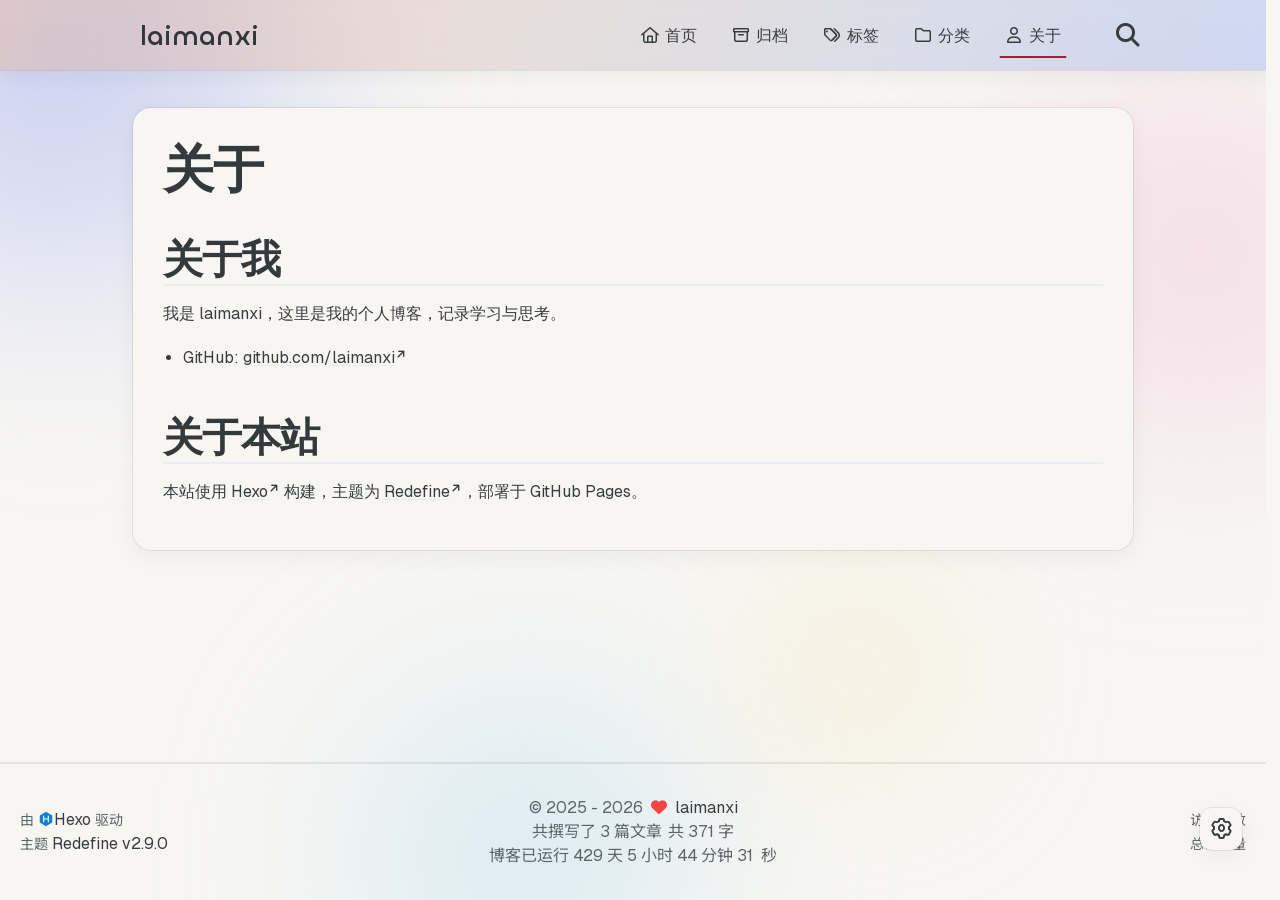
==== commit 70e64492: "Site updated: 2026-08-07 10:06:28" ====
--- a/about/index.html
+++ b/about/index.html
@@ -573,7 +573,7 @@
                 
 
                     
-                        <script data-swup-reload-script src="/js/custom.js?v=10" defer></script>
+                        <script data-swup-reload-script src="/js/custom.js?v=11" defer></script>
                     
         
         
